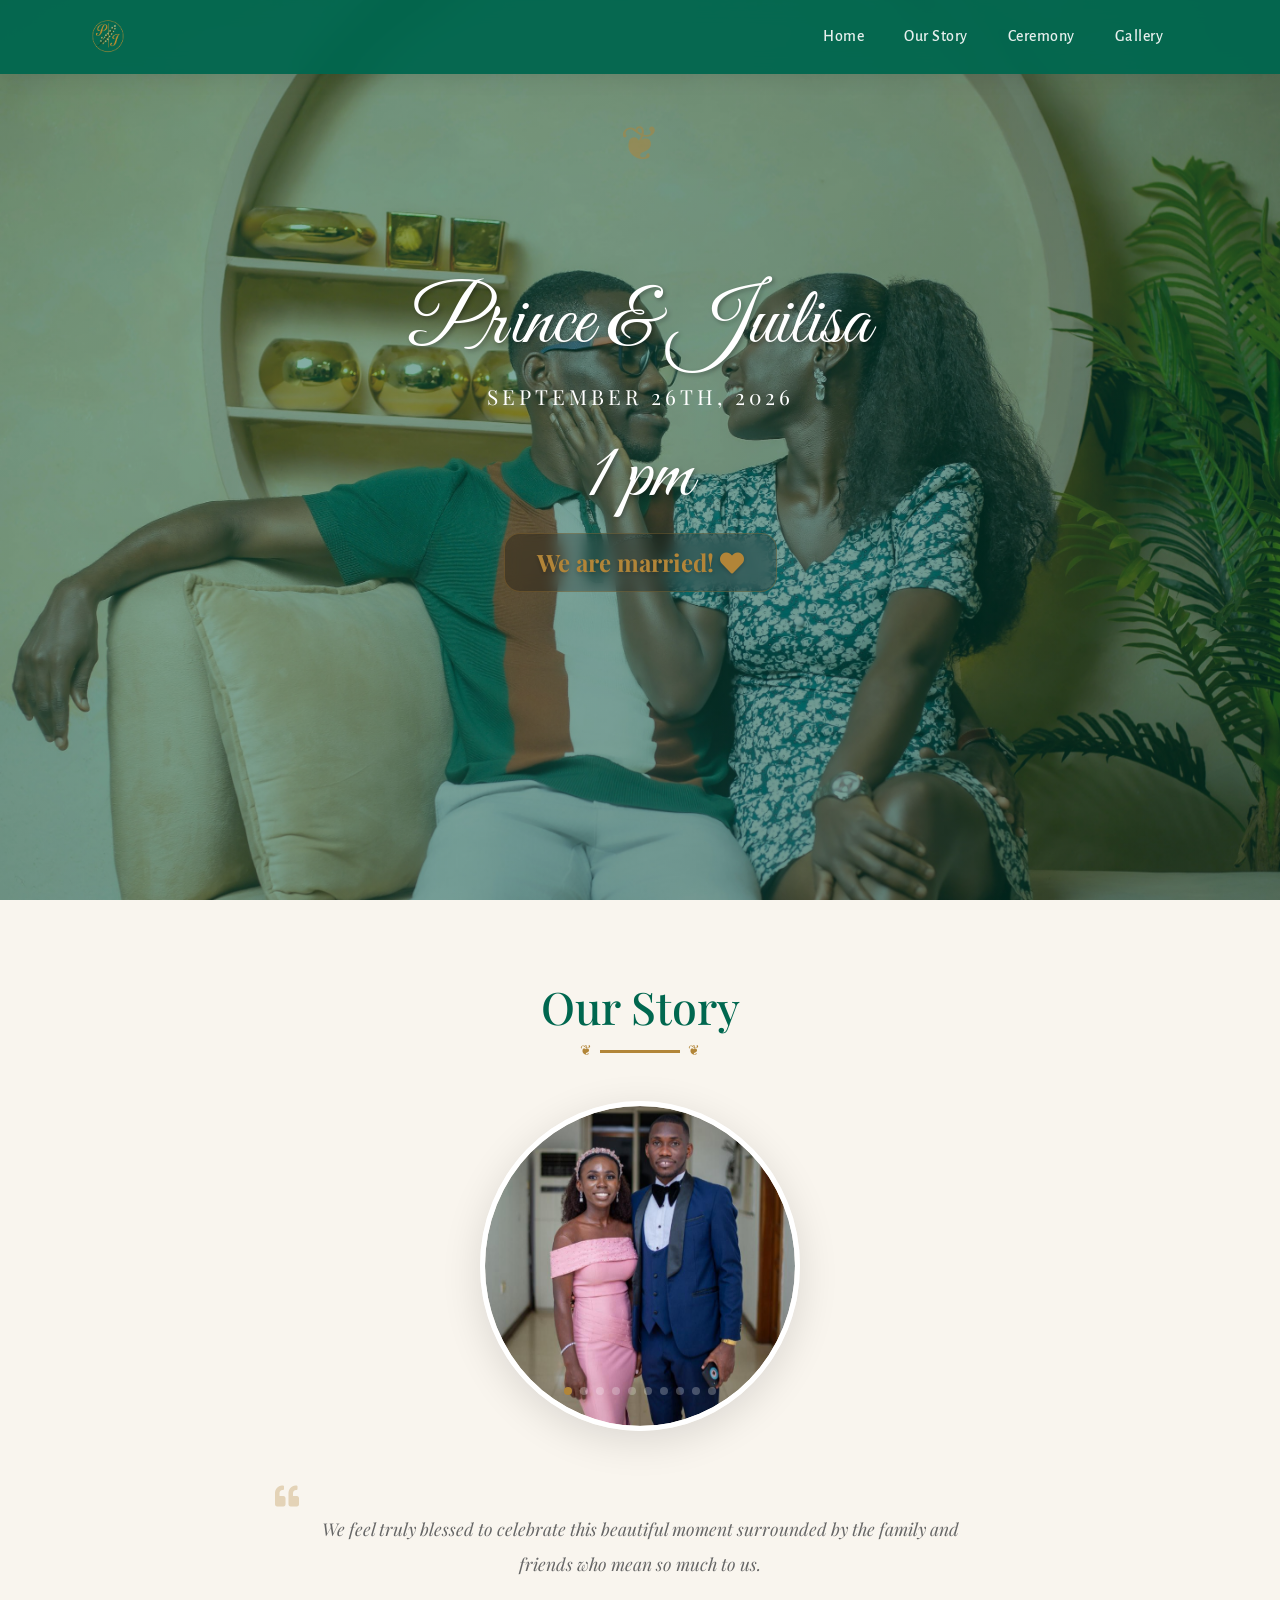
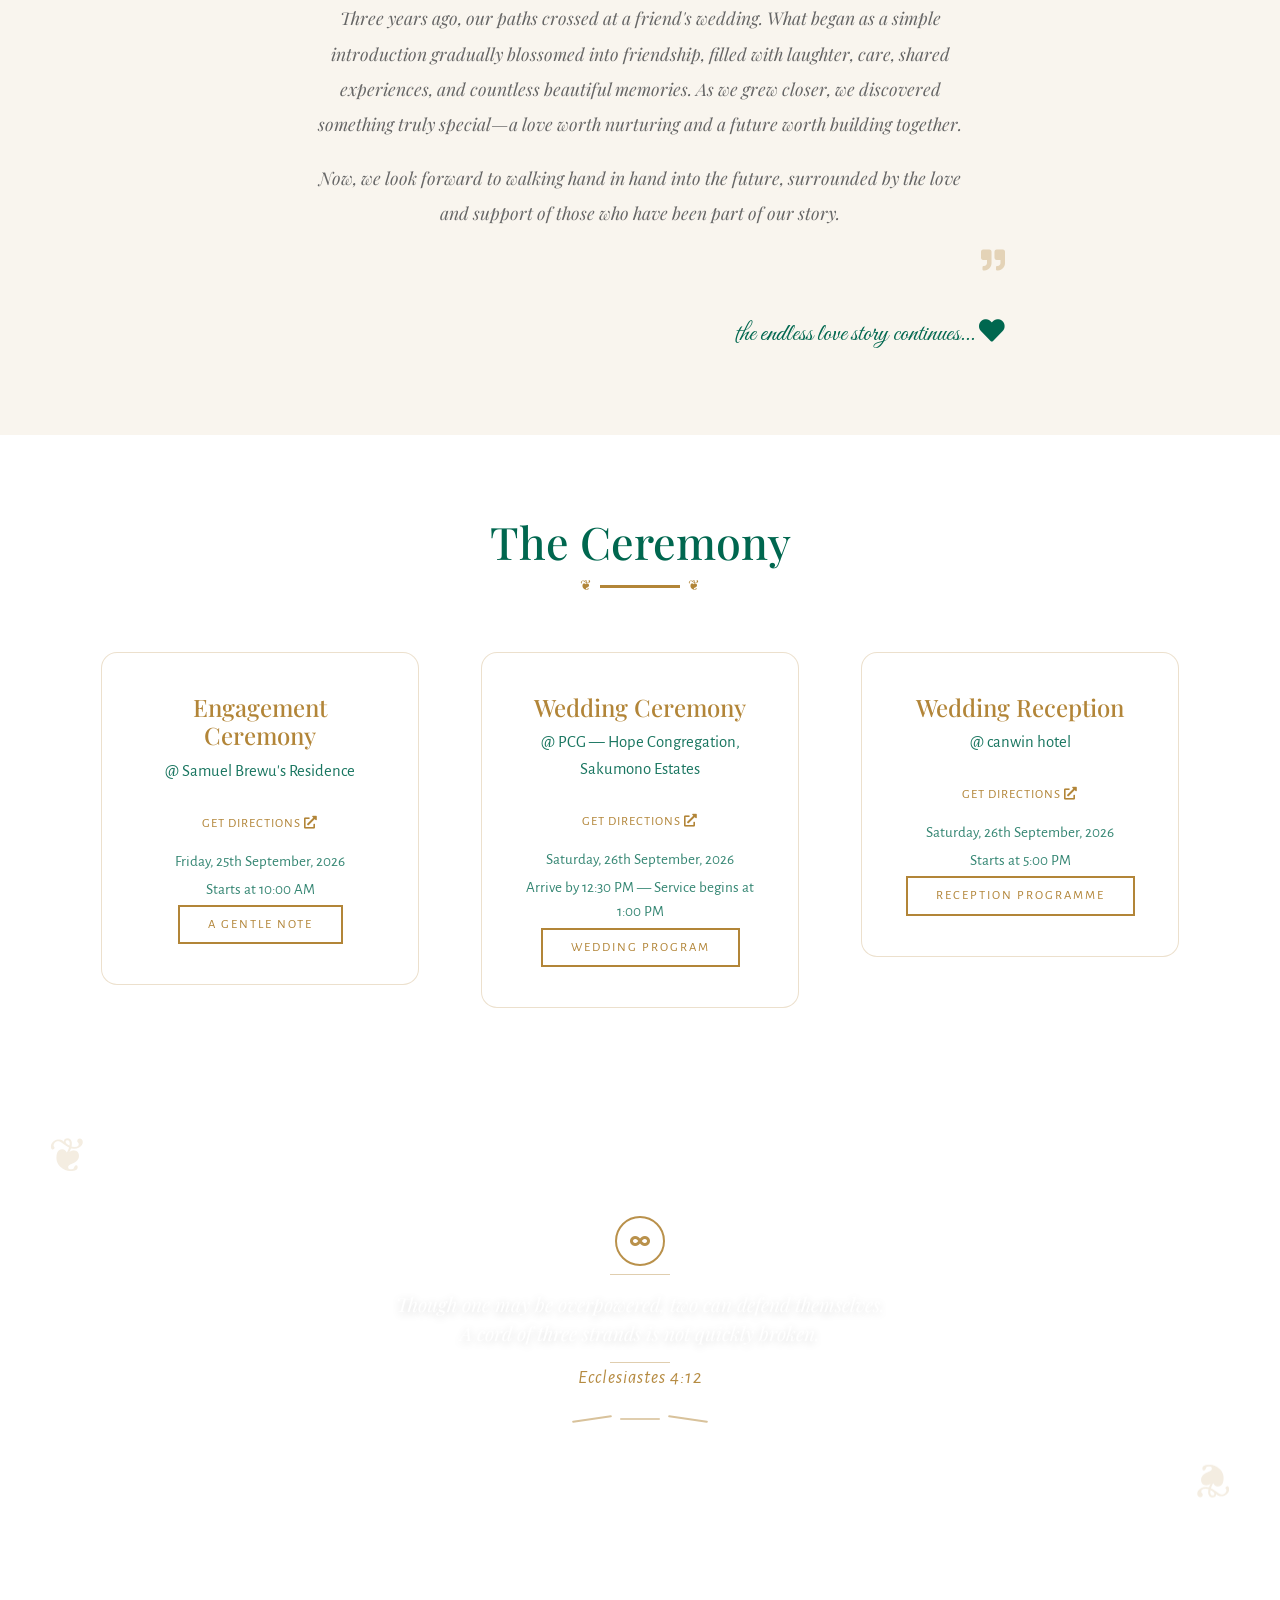
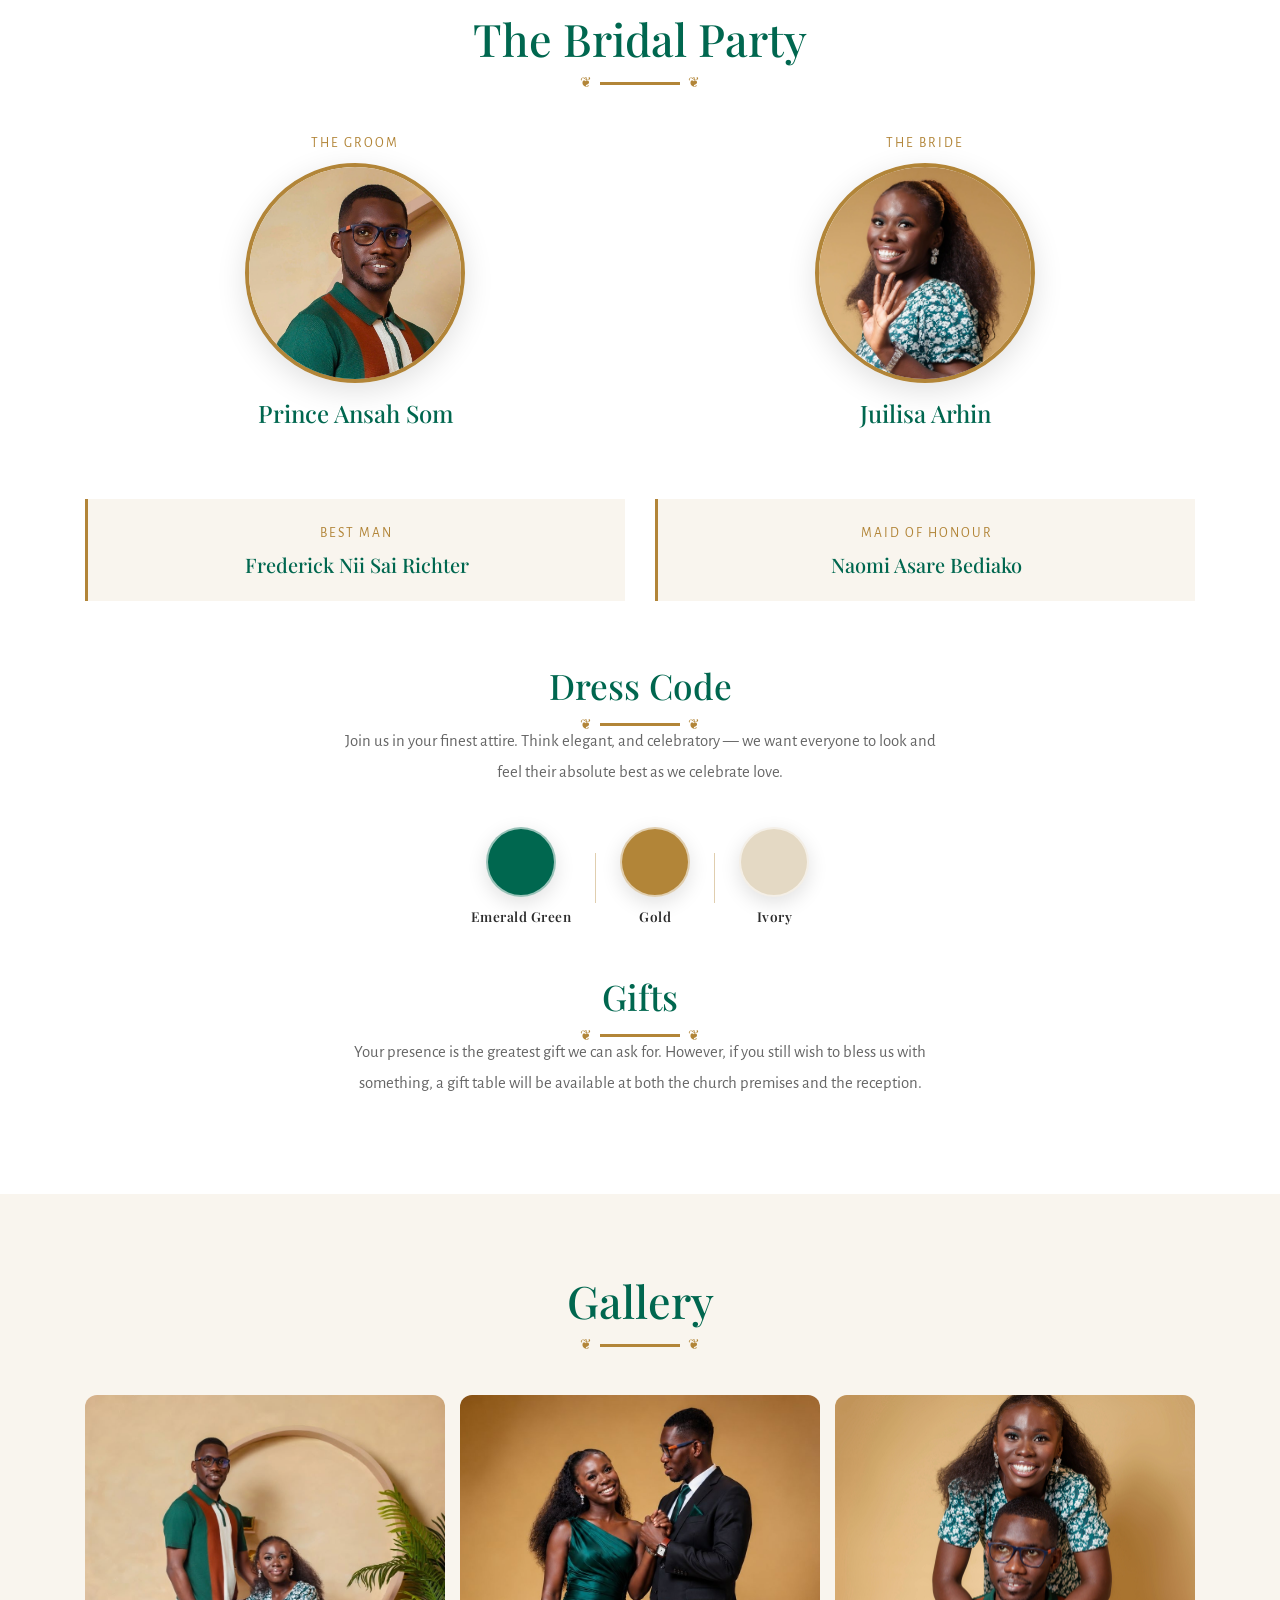
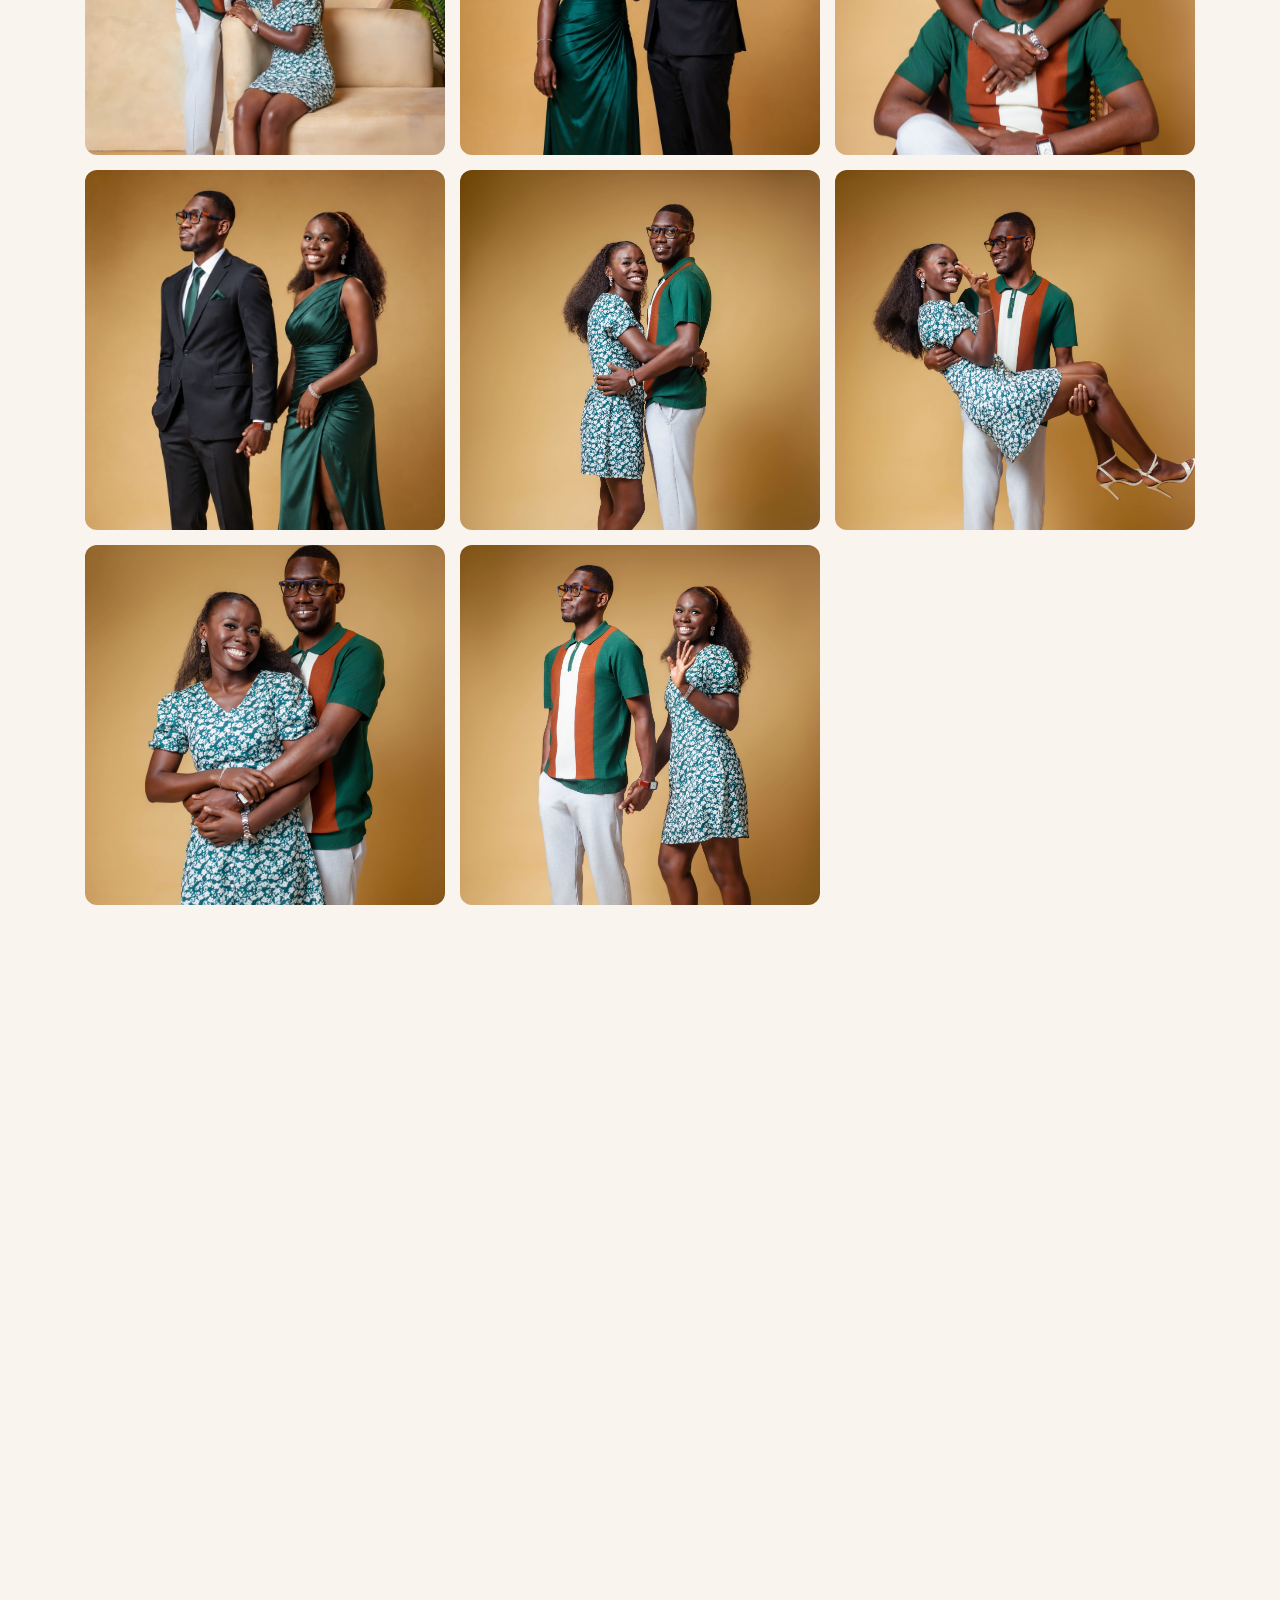
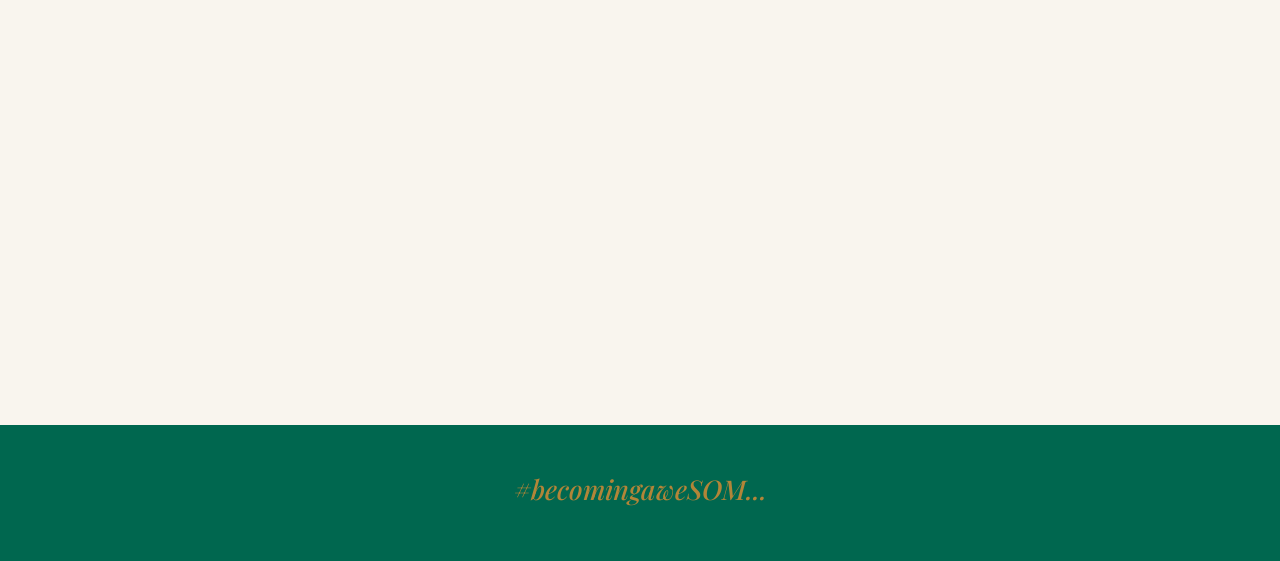
==== index.html @ 6dd87748 "unmuted" ====
<!DOCTYPE html>
<html lang="en" dir="ltr">
<head>
  <meta charset="utf-8">
  <meta name="viewport" content="width=device-width, initial-scale=1, shrink-to-fit=no">
  <meta name="description" content="Prince & Juilisa Wedding Ceremony - September 2026">
  <meta name="author" content="Prince Ansah Som">
  <title>Prince & Juilisa</title>

  <!-- Bootstrap CSS -->
  <link rel="stylesheet" href="https://stackpath.bootstrapcdn.com/bootstrap/4.5.0/css/bootstrap.min.css" integrity="sha384-9aIt2nRpC12Uk9gS9baDl411NQApFmC26EwAOH8WgZl5MYYxFfc+NcPb1dKGj7Sk" crossorigin="anonymous">
  <!-- Font Awesome -->
  <link rel="stylesheet" href="https://use.fontawesome.com/releases/v5.7.0/css/all.css">
  <!-- Google Fonts -->
  <link href="https://fonts.googleapis.com/css2?family=Alegreya+Sans:wght@400;700&family=Great+Vibes&family=Playfair+Display:wght@400;700&display=swap" rel="stylesheet">
  <!-- Favicon -->
  <link rel="shortcut icon" href="resources/images/favicon.ico" type="image/x-icon">
  <!-- Custom Stylesheet -->
  <link rel="stylesheet" type="text/css" href="resources/css/style.css">
</head>

<body>

  <!-- Navigation -->
  <nav class="navbar navbar-expand-md navbar-dark fixed-top">
    <div class="container">
      <a class="navbar-brand" href="index.html">
        <img src="resources/images/logomain.png" alt="Prince & Juilisa" class="nav-logo">
      </a>
      <button class="navbar-toggler" type="button" data-toggle="collapse" data-target="#navbarT" aria-controls="navbarT" aria-expanded="false" aria-label="Toggle navigation">
        <span class="navbar-toggler-icon"></span>
      </button>

      <div class="collapse navbar-collapse" id="navbarT">
        <ul class="navbar-nav ml-auto">
          <li class="nav-item mr-4 active">
            <a class="nav-link" href="#home">Home</a>
          </li>
          <li class="nav-item mr-4">
            <a class="nav-link" href="#story">Our Story</a>
          </li>
          <li class="nav-item mr-4">
            <a class="nav-link" href="#ceremony">Ceremony</a>
          </li>
          <li class="nav-item mr-4">
            <a class="nav-link" href="#gallery">Gallery</a>
          </li>
        </ul>
      </div>
    </div>
  </nav>

  <!-- Hero Section -->
  <header id="home" class="jumbotron jumbotron-fluid">
    <div class="hero-content">
      <h1>Prince & Juilisa</h1>
      <p class="subtitle">September 26th, 2026</p>
      <h1>1 pm</h1>

      <!-- Countdown Timer -->
      <div class="countdown-bar" id="countdown">
        <div class="countdown-item">
          <span class="number" id="days">00</span>
          <span class="label">Days</span>
        </div>
        <div class="countdown-separator">:</div>
        <div class="countdown-item">
          <span class="number" id="hours">00</span>
          <span class="label">Hours</span>
        </div>
        <div class="countdown-separator">:</div>
        <div class="countdown-item">
          <span class="number" id="minutes">00</span>
          <span class="label">Minutes</span>
        </div>
        <div class="countdown-separator">:</div>
        <div class="countdown-item">
          <span class="number" id="seconds">00</span>
          <span class="label">Seconds</span>
        </div>
      </div>

    </div>
  </header>

  <!-- Our Story -->
<section id="story" class="story-section">
  <div class="container">
    <div class="section-header reveal">
      <h2>Our Story</h2>
      <div class="dash"></div>
    </div>

    <div class="row">
      <div class="col-md-8 mx-auto">
        <!-- Story Carousel -->
        <div id="storyCarousel" class="carousel slide story-carousel reveal" data-ride="carousel" data-interval="4000">
          <ol class="carousel-indicators">
            <li data-target="#storyCarousel" data-slide-to="0" class="active"></li>
            <li data-target="#storyCarousel" data-slide-to="1"></li>
            <li data-target="#storyCarousel" data-slide-to="2"></li>
            <li data-target="#storyCarousel" data-slide-to="3"></li>
            <li data-target="#storyCarousel" data-slide-to="4"></li>
            <li data-target="#storyCarousel" data-slide-to="5"></li>
            <li data-target="#storyCarousel" data-slide-to="6"></li>
            <li data-target="#storyCarousel" data-slide-to="7"></li>
            <li data-target="#storyCarousel" data-slide-to="8"></li>
            <li data-target="#storyCarousel" data-slide-to="9"></li>
          </ol>
          <div class="carousel-inner">
            <div class="carousel-item active">
              <img class="d-block w-100" src="resources/images/story1.jpg" alt="Our story photo 1">
            </div>
            <div class="carousel-item">
              <img class="d-block w-100" src="resources/images/story2.jpg" alt="Our story photo 2">
            </div>
            <div class="carousel-item">
              <img class="d-block w-100" src="resources/images/story3.jpg" alt="Our story photo 3">
            </div>
            <div class="carousel-item">
              <img class="d-block w-100" src="resources/images/story4.jpg" alt="Our story photo 4">
            </div>
            <div class="carousel-item">
              <img class="d-block w-100" src="resources/images/story5.jpg" alt="Our story photo 5">
            </div>
            <div class="carousel-item">
              <img class="d-block w-100" src="resources/images/story6.jpg" alt="Our story photo 6">
            </div>
            <div class="carousel-item">
              <img class="d-block w-100" src="resources/images/story7.jpg" alt="Our story photo 7">
            </div>
            <div class="carousel-item">
              <img class="d-block w-100" src="resources/images/story8.jpg" alt="Our story photo 8">
            </div>
            <div class="carousel-item">
              <img class="d-block w-100" src="resources/images/story9.jpg" alt="Our story photo 9">
            </div>
            <div class="carousel-item">
              <img class="d-block w-100" src="resources/images/story10.jpeg" alt="Our story photo 10">
            </div>
          </div>
          <a class="carousel-control-prev" href="#storyCarousel" role="button" data-slide="prev">
            <span class="carousel-control-prev-icon" aria-hidden="true"></span>
            <span class="sr-only">Previous</span>
          </a>
          <a class="carousel-control-next" href="#storyCarousel" role="button" data-slide="next">
            <span class="carousel-control-next-icon" aria-hidden="true"></span>
            <span class="sr-only">Next</span>
          </a>
        </div>

        <div class="story-quote reveal">
          <span class="quote-icon quote-left"><i class="fas fa-quote-left"></i></span>
          <p>We feel truly blessed to celebrate this beautiful moment surrounded
            by the family and friends who mean so much to us.</p>
          <p>Three years ago, our paths crossed at a friend's wedding. What began as a simple introduction gradually blossomed
            into friendship, filled with laughter, care, shared experiences, and countless beautiful memories.
            As we grew closer, we discovered something truly special—a love worth nurturing and a future worth building together.</p>
          <p>Now, we look forward to walking hand in hand into the future, surrounded by the
            love and support of those who have been part of our story.</p>
          <span class="quote-icon quote-right"><i class="fas fa-quote-right"></i></span>
        </div>

        <div class="story-signature reveal">
          the endless love story continues... <i class="fas fa-heart"></i>
        </div>
      </div>
    </div>
  </div>
</section>

  <!-- Ceremony -->
  <section id="ceremony" class="ceremony-section">
    <div class="container">
      <div class="section-header reveal">
        <h2>The Ceremony</h2>
        <div class="dash"></div>
      </div>

      <div class="row">
        <div class="col-md-4 reveal">
          <div class="ceremony-card">
            <h5>Engagement Ceremony</h5>
            <p class="venue">@ Samuel Brewu's Residence</p>
            <a href="https://maps.app.goo.gl/DVQ8ZmgcmtJkbVa6A" target="_blank">GET DIRECTIONS <i class="fas fa-external-link-alt"></i></a>
            <p class="date-time">Friday, 25th September, 2026</p>
            <p class="date-time">Starts at 10:00 AM</p>
            <button class="btn btn-elegant" onclick="openModal('inviteModal')" role="button">A Gentle Note</button>
          </div>
        </div>
        <div class="col-md-4 reveal">
          <div class="ceremony-card">
            <h5>Wedding Ceremony</h5>
            <p class="venue">@ PCG — Hope Congregation, Sakumono Estates</p>
            <a href="https://maps.app.goo.gl/1zDrip4KmBqWB3HH8" target="_blank">GET DIRECTIONS <i class="fas fa-external-link-alt"></i></a>
            <p class="date-time">Saturday, 26th September, 2026</p>
            <p class="date-time">Arrive by 12:30 PM — Service begins at 1:00 PM</p>
            <button class="btn btn-elegant" onclick="openModal('programModal')" role="button">Wedding Program</button>
          </div>
        </div>
        <!-- Reception -->
        <div class="col-md-4 reveal">
          <div class="ceremony-card">
            <h5>Wedding Reception</h5>
            <p class="venue">@ canwin hotel</p>
            <a href="https://maps.app.goo.gl/TqUsH2HTeBLzpiYk7?g_st=aw" target="_blank">GET DIRECTIONS <i class="fas fa-external-link-alt"></i></a>
            <p class="date-time">Saturday, 26th September, 2026</p>
            <p class="date-time">Starts at 5:00 PM</p>
            <button class="btn btn-elegant" onclick="openModal('orderModal')" role="button">Reception Programme</button>
          </div>
        </div>
      </div>
    </div>
  </section>

  <!-- Scripture Verse -->
  <section class="verse-section">
    <div class="verse-container">
      <div class="verse-icon">
        <i class="fas fa-infinity"></i>
      </div>
      <blockquote class="verse-text">
        Though one may be overpowered, two can defend themselves.<br>
        A cord of three strands is not quickly broken.
      </blockquote>
      <cite class="verse-ref">Ecclesiastes 4:12</cite>
      <div class="verse-strands">
        <span></span>
        <span></span>
        <span></span>
      </div>
    </div>
  </section>

  <!-- Bridal Party -->
  <section id="bridal" class="bridal-section">
    <div class="container">
      <div class="section-header reveal">
        <h2>The Bridal Party</h2>
        <div class="dash"></div>
      </div>

      <div class="row">
        <div class="col-md-6 couple-portrait reveal">
          <p class="role">The Groom</p>
          <img class="img-fluid" src="resources/images/groom.jpg" alt="Prince Ansah Som">
          <h5>Prince Ansah Som</h5>
        </div>
        <div class="col-md-6 couple-portrait reveal">
          <p class="role">The Bride</p>
          <img class="img-fluid" src="resources/images/bride.jpg" alt="Juilisa Arhin">
          <h5>Juilisa Arhin</h5>
        </div>
      </div>

      <div class="row">
        <div class="col-md-6 reveal">
          <div class="party-member">
            <p class="role">Best Man</p>
            <h5>Frederick Nii Sai Richter</h5>
          </div>
        </div>
        <div class="col-md-6 reveal">
          <div class="party-member">
            <p class="role">Maid of Honour</p>
            <h5>Naomi Asare Bediako</h5>
          </div>
        </div>
      </div>

      <div class="dress-code reveal">
        <h2>Dress Code</h2>
        <div class="dash"></div>
        <p>Join us in your finest attire. Think elegant, and celebratory — we want everyone to look and feel their absolute best as we celebrate love.</p>
      </div>

      <!-- Dress Code Colour Palette -->
      <div class="color-palette reveal">
        <div class="palette-item">
          <div class="palette-circle" style="background: #00674f;"></div>
          <span class="palette-name">Emerald Green</span>
        </div>
        <div class="palette-divider"></div>
        <div class="palette-item">
          <div class="palette-circle" style="background: #B28538;"></div>
          <span class="palette-name">Gold</span>
        </div>
        <div class="palette-divider"></div>
        <div class="palette-item">
          <div class="palette-circle" style="background: #E4D9C4;"></div>
          <span class="palette-name">Ivory</span>
        </div>
      </div>

      <div class="gifts reveal">
        <h2>Gifts</h2>
        <div class="dash"></div>
        <p>Your presence is the greatest gift we can ask for. However, if you still wish to bless us with something, a gift table will be available at both the church premises and the reception.</p>
      </div>
    </div>
  </section>

  <!-- Gallery -->
  <section id="gallery" class="gallery-section">
    <div class="container">
      <div class="section-header reveal">
        <h2>Gallery</h2>
        <div class="dash"></div>
      </div>

      <div class="gallery-grid reveal">
        <div class="gallery-item"><img src="resources/images/photo01.jpg" alt="Wedding gallery photo 1"></div>
        <div class="gallery-item"><img src="resources/images/photo02.jpg" alt="Wedding gallery photo 2"></div>
        <div class="gallery-item"><img src="resources/images/photo03.jpg" alt="Wedding gallery photo 3"></div>
        <div class="gallery-item"><img src="resources/images/photo04.jpg" alt="Wedding gallery photo 4"></div>
        <div class="gallery-item"><img src="resources/images/photo05.jpg" alt="Wedding gallery photo 5"></div>
        <div class="gallery-item"><img src="resources/images/photo06.jpg" alt="Wedding gallery photo 6"></div>
        <div class="gallery-item"><img src="resources/images/photo07.jpg" alt="Wedding gallery photo 5"></div>
        <div class="gallery-item"><img src="resources/images/photo08.jpg" alt="Wedding gallery photo 6"></div>
        <div class="gallery-item gallery-item--video gallery-item--featured">
          <video autoplay loop playsinline poster="resources/images/video-poster.jpg">
            <source src="resources/images/pjvids.mp4" type="video/mp4">
          </video>
        </div>
      </div>
    </div>
  </section>

  <!-- RSVP Contact Section -->
<section id="rsvp" class="rsvp-section">
  <div class="container">
    <div class="section-header reveal">
      <h2>RSVP</h2>
      <div class="dash"></div>
    </div>

    <div class="row justify-content-center reveal">
      <div class="col-md-5">
        <div class="rsvp-contact-card">
          <div class="contact-icon">
            <i class="fas fa-user"></i>
          </div>
          <h5>Selorm</h5>
          <a href="tel:+233549683191" class="contact-number">
            <i class="fas fa-phone-alt"></i> 0549 683 191
          </a>
        </div>
      </div>

      <div class="col-md-5">
        <div class="rsvp-contact-card">
          <div class="contact-icon">
            <i class="fas fa-user"></i>
          </div>
          <h5>Benedicta</h5>
          <a href="tel:+233546268396" class="contact-number">
            <i class="fas fa-phone-alt"></i> 0546 268 396
          </a>
        </div>
      </div>
    </div>

    <div class="text-center reveal" style="margin-top: 2rem;">
      <p class="rsvp-note">Kindly reach out for any enquiries</p>
    </div>
  </div>
</section>

  <!-- Footer -->
  <footer>
    <div class="container text-center">
      <h5>#becomingaweSOM...</h5>
    </div>
  </footer>

  <!-- ==================== MODALS ==================== -->

  <!-- Invitation-Only Modal -->
  <div class="modal-overlay" id="inviteModal">
    <div class="modal-box modal-box--centered">
      <button class="modal-close" onclick="closeModal('inviteModal')">&times;</button>
      <div class="modal-header">
        <h3>A Gentle Note</h3>
        <div class="dash"></div>
      </div>
      <div class="invitation-message">
        <span class="invitation-icon"><i class="fas fa-envelope-open-text"></i></span>
        <p>We would be absolutely delighted to celebrate this precious day with each and every one of you. However, to ensure an intimate and well-organised gathering, <strong>the engagement is strictly by invitation</strong>.</p>
        <p>If you have received an invitation, we cannot wait to see you.</p>
        <p class="invitation-signature">With love, <br>Prince & Juilisa</p>
      </div>
    </div>
  </div>

    <!-- Wedding Program Image Modal -->
  <div class="modal-overlay" id="programModal">
    <div class="modal-box modal-box--image">
      <button class="modal-close" onclick="closeModal('programModal')">&times;</button>
      <div class="modal-header">
        <h3>Wedding Program</h3>
        <div class="dash"></div>
      </div>
      <div class="program-image-wrapper">
        <img src="resources/images/weddingprogram.jpg" alt="Wedding Program">
      </div>
    </div>
  </div>

  <!-- Order of the Evening Modal -->
  <div class="modal-overlay" id="orderModal">
    <div class="modal-box modal-box--centered">
      <button class="modal-close" onclick="closeModal('orderModal')">&times;</button>
      <div class="modal-header">
        <h3>Order of the Evening</h3>
        <div class="dash"></div>
      </div>

      <!-- Timeline -->
      <div class="order-timeline">
        <div class="order-item">
          <div class="order-icon"><i class="fas fa-glass-cheers"></i></div>
          <span class="order-text">Cocktail Hour</span>
        </div>
        <div class="order-item">
          <div class="order-icon"><i class="fas fa-door-open"></i></div>
          <span class="order-text">Grand Entrance</span>
        </div>
        <div class="order-item">
          <div class="order-icon"><i class="fas fa-heart"></i></div>
          <span class="order-text">First Dance</span>
        </div>
        <div class="order-item">
          <div class="order-icon"><i class="fas fa-utensils"></i></div>
          <span class="order-text">Dinner</span>
        </div>
        <div class="order-item">
          <div class="order-icon"><i class="fas fa-microphone"></i></div>
          <span class="order-text">Toasts</span>
        </div>
        <div class="order-item">
          <div class="order-icon"><i class="fas fa-users"></i></div>
          <span class="order-text">Opening Dance</span>
        </div>
        <div class="order-item">
          <div class="order-icon"><i class="fas fa-birthday-cake"></i></div>
          <span class="order-text">Cake Cutting</span>
        </div>
        <div class="order-item">
          <div class="order-icon"><i class="fas fa-music"></i></div>
          <span class="order-text">Last Dance</span>
        </div>
        <div class="order-item">
          <div class="order-icon"><i class="fas fa-car"></i></div>
          <span class="order-text">Wedding Exit</span>
        </div>
      </div>

      <!-- Special Roles -->
      <div class="order-roles">
        <div class="role-block">
          <span class="role-label"><i class="fas fa-microphone-alt"></i> MC</span>
          <p class="role-names">Mr. Joshua Kwao</p>
        </div>
      </div>
    </div>
  </div>

  <!-- Scripts -->
  <script src="https://code.jquery.com/jquery-3.5.1.slim.min.js" integrity="sha384-DfXdz2htPH0lsSSs5nCTpuj/zy4C+OGpamoFVy38MVBnE+IbbVYUew+OrCXaRkfj" crossorigin="anonymous"></script>
  <script src="https://cdn.jsdelivr.net/npm/popper.js@1.16.1/dist/umd/popper.min.js" integrity="sha384-Q6E9RHvbIyZFJoft+2mJbHaEWldlvI9IOYy5n3zV9zzTtmI3UksdQRVvoxMfooAo" crossorigin="anonymous"></script>
  <script src="https://stackpath.bootstrapcdn.com/bootstrap/4.5.0/js/bootstrap.min.js" integrity="sha384-OgVRvuATP1z7JjHLkuOU7Xw704+h835Lr+6QL9UvYjZE3Ipu6Tp75j7Bh/kR0JKI" crossorigin="anonymous"></script>
  <script>
    // ==================== MODAL SYSTEM ====================
    function openModal(id) {
      document.getElementById(id).classList.add('active');
      document.body.style.overflow = 'hidden';
    }

    function closeModal(id) {
      document.getElementById(id).classList.remove('active');
      document.body.style.overflow = '';
    }

    // Close modal when clicking outside the box
    document.querySelectorAll('.modal-overlay').forEach(overlay => {
      overlay.addEventListener('click', (e) => {
        if (e.target === overlay) closeModal(overlay.id);
      });
    });

    // Close modal on Escape key
    document.addEventListener('keydown', (e) => {
      if (e.key === 'Escape') {
        document.querySelectorAll('.modal-overlay.active').forEach(m => closeModal(m.id));
      }
    });

    // ==================== RSVP HANDLER ====================
    function handleRsvp(event) {
      event.preventDefault();
      // In production, send this data to your backend
      const data = {
        firstName: document.getElementById('rsvpFirstName').value,
        lastName: document.getElementById('rsvpLastName').value,
        email: document.getElementById('rsvpEmail').value,
        attendance: document.getElementById('rsvpAttendance').value,
        guests: document.getElementById('rsvpGuests').value,
        dietary: document.getElementById('rsvpDietary').value,
        message: document.getElementById('rsvpMessage').value
      };
      console.log('RSVP Data:', data);
      closeModal('rsvpModal');
      document.getElementById('rsvpForm').reset();
      setTimeout(() => openModal('rsvpSuccessModal'), 300);
    }

    // ==================== COUNTDOWN TIMER ====================
    function updateCountdown() {
      const weddingDate = new Date('2026-09-26T13:00:00').getTime();
      const now = new Date().getTime();
      const distance = weddingDate - now;

      if (distance < 0) {
        document.getElementById('countdown').innerHTML =
          '<div class="countdown-item"><span class="number" style="font-size:1.5rem;">We are married! <i class="fas fa-heart"></i></span></div>';
        return;
      }

      const days = Math.floor(distance / (1000 * 60 * 60 * 24));
      const hours = Math.floor((distance % (1000 * 60 * 60 * 24)) / (1000 * 60 * 60));
      const minutes = Math.floor((distance % (1000 * 60 * 60)) / (1000 * 60));
      const seconds = Math.floor((distance % (1000 * 60)) / 1000);

      document.getElementById('days').textContent = String(days).padStart(2, '0');
      document.getElementById('hours').textContent = String(hours).padStart(2, '0');
      document.getElementById('minutes').textContent = String(minutes).padStart(2, '0');
      document.getElementById('seconds').textContent = String(seconds).padStart(2, '0');
    }

    updateCountdown();
    setInterval(updateCountdown, 1000);

    // ==================== SCROLL REVEAL ====================
    const reveals = document.querySelectorAll('.reveal');
    const revealOnScroll = () => {
      reveals.forEach(el => {
        const windowHeight = window.innerHeight;
        const elementTop = el.getBoundingClientRect().top;
        const revealPoint = 100;
        if (elementTop < windowHeight - revealPoint) {
          el.classList.add('active');
        }
      });
    };
    window.addEventListener('scroll', revealOnScroll);
    revealOnScroll();
  </script>
</body>
</html>
---- resources/css/style.css ----
/* =========================================
   WEDDING THEME: Prince & Juilisa
   Primary: #00674f | Accent: #b28538 | Base: #ffffff
   ========================================= */

:root {
  --primary-green: #00674f;
  --primary-gold:  #b28538;
  --white:         #ffffff;
  --light-gold:    #f9f5ee;
  --dark-text:     #2c2c2c;
  --muted-text:    #666666;
}

* {
  margin: 0;
  padding: 0;
  box-sizing: border-box;
}

html {
  scroll-behavior: smooth;
}

body {
  font-family: 'Alegreya Sans', sans-serif;
  color: var(--dark-text);
  background-color: var(--white);
  line-height: 1.6;
  overflow-x: hidden;
}

/* -----------------------------------------
   NAVIGATION
   ----------------------------------------- */
.navbar {
  background: rgba(0, 103, 79, 0.95) !important;
  backdrop-filter: blur(10px);
  padding: 1rem 2rem;
  transition: all 0.4s ease;
  box-shadow: 0 2px 20px rgba(0,0,0,0.1);
}

.nav-link {
  color: rgba(255,255,255,0.9) !important;
  font-weight: 500;
  letter-spacing: 0.5px;
  transition: color 0.3s ease;
  position: relative;
}

.nav-link::after {
  content: '';
  position: absolute;
  bottom: -2px;
  left: 0;
  width: 0;
  height: 2px;
  background: var(--primary-gold);
  transition: width 0.3s ease;
}

.nav-link:hover::after,
.nav-link.active::after {
  width: 100%;
}

.nav-link:hover {
  color: var(--primary-gold) !important;
}

.navbar-brand {
  padding: 0;
  margin: 0;
  display: flex;
  align-items: center;
}

.nav-logo {
  height: 42px;
  width: auto;
  display: block;
  transition: transform 0.3s ease;
}

.navbar-brand:hover .nav-logo {
  transform: scale(1.05);
}

/* -----------------------------------------
   HERO / JUMBOTRON
   ----------------------------------------- */
   .jumbotron {
     background: linear-gradient(135deg, rgba(0,103,79,0.45) 0%, rgba(0,60,45,0.55) 100%),
                 url("../images/test.jpg");
     background-size: cover;
     background-position: center;
     background-attachment: fixed;
     min-height: 100vh;
     display: flex;
     align-items: center;
     justify-content: center;
     text-align: center;
     color: var(--white);
     position: relative;
     margin-bottom: 0;
     border-radius: 0;
   }

.jumbotron::before {
  content: '❦';
  position: absolute;
  top: 12%;
  left: 50%;
  transform: translateX(-50%);
  font-size: 3rem;
  color: var(--primary-gold);
  opacity: 0.5;
  animation: float 3s ease-in-out infinite;
}

@keyframes float {
  0%, 100% { transform: translateX(-50%) translateY(0); }
  50%       { transform: translateX(-50%) translateY(-10px); }
}

.hero-content h1 {
  font-family: 'Great Vibes', cursive;
  font-size: 5rem;
  margin-bottom: 0.5rem;
  text-shadow: 2px 2px 4px rgba(0,0,0,0.3);
  animation: fadeInUp 1s ease both;
}

.hero-content .subtitle {
  font-family: 'Playfair Display', serif;
  font-size: 1.3rem;
  letter-spacing: 4px;
  text-transform: uppercase;
  margin-bottom: 1rem;
  opacity: 0.9;
  animation: fadeInUp 1s ease 0.3s both;
}

.hero-content .date {
  font-size: 1.1rem;
  letter-spacing: 2px;
  margin-bottom: 1.5rem;
  animation: fadeInUp 1s ease 0.6s both;
}

@keyframes fadeInUp {
  from { opacity: 0; transform: translateY(30px); }
  to   { opacity: 1; transform: translateY(0); }
}

/* -----------------------------------------
   COUNTDOWN TIMER
   ----------------------------------------- */
.countdown-bar {
  background: rgba(0, 0, 0, 0.25);
  backdrop-filter: blur(8px);
  border-radius: 16px;
  padding: 1rem 2rem;
  display: inline-flex;
  gap: 1.5rem;
  margin-bottom: 2rem;
  border: 1px solid rgba(178, 133, 56, 0.3);
  animation: fadeInUp 1s ease 0.9s both;
}

.countdown-item {
  text-align: center;
  min-width: 60px;
}

.countdown-item .number {
  font-family: 'Playfair Display', serif;
  font-size: 2.4rem;
  font-weight: 700;
  color: var(--primary-gold);
  display: block;
  line-height: 1;
  text-shadow: 0 2px 4px rgba(0,0,0,0.2);
}

.countdown-item .label {
  font-size: 0.65rem;
  text-transform: uppercase;
  letter-spacing: 2px;
  opacity: 0.8;
  margin-top: 4px;
  display: block;
}

.countdown-separator {
  color: var(--primary-gold);
  font-size: 1.8rem;
  align-self: center;
  opacity: 0.5;
  font-weight: 300;
  padding-bottom: 8px;
}

/* -----------------------------------------
   BUTTONS
   ----------------------------------------- */
.btn-elegant {
  background: transparent;
  border: 2px solid var(--primary-gold);
  color: var(--primary-gold);
  padding: 12px 40px;
  font-size: 0.9rem;
  letter-spacing: 2px;
  text-transform: uppercase;
  transition: all 0.4s ease;
  position: relative;
  overflow: hidden;
  z-index: 1;
  border-radius: 0;
  cursor: pointer;
}

.btn-elegant::before {
  content: '';
  position: absolute;
  top: 0;
  left: -100%;
  width: 100%;
  height: 100%;
  background: var(--primary-gold);
  transition: left 0.4s ease;
  z-index: -1;
}

.btn-elegant:hover::before {
  left: 0;
}

.btn-elegant:hover {
  color: var(--white);
  text-decoration: none;
}

/* -----------------------------------------
   SECTIONS & HEADERS
   ----------------------------------------- */
section {
  padding: 5rem 0;
}

.section-header {
  text-align: center;
  margin-bottom: 3rem;
}

.section-header h2 {
  font-family: 'Playfair Display', serif;
  font-size: 2.8rem;
  color: var(--primary-green);
  margin-bottom: 1rem;
}

.dash {
  width: 80px;
  height: 3px;
  background: var(--primary-gold);
  margin: 0 auto;
  position: relative;
}

.dash::before,
.dash::after {
  content: '❦';
  position: absolute;
  top: 50%;
  transform: translateY(-50%);
  color: var(--primary-gold);
  font-size: 0.9rem;
}

.dash::before { left: -20px; }
.dash::after  { right: -20px; }

/* -----------------------------------------
   STORY SECTION
   ----------------------------------------- */
.story-section {
  background: var(--light-gold);
}

.story-carousel {
  max-width: 320px;
  margin: 0 auto 3rem;
  border-radius: 50%;
  overflow: hidden;
  border: 5px solid var(--white);
  box-shadow: 0 10px 40px rgba(0,0,0,0.12);
}

.story-carousel img {
  width: 100%;
  height: 450px;
  object-fit: cover;
  transition: transform 0.6s ease;
}

.story-carousel:hover img {
  transform: scale(1.08);
}

.story-quote {
  max-width: 800px;
  margin: 0 auto;
  text-align: center;
  position: relative;
  padding: 2rem;
}

.story-quote .quote-icon {
  font-size: 1.5rem;
  color: var(--primary-gold);
  opacity: 0.3;
  position: absolute;
}

.story-quote .quote-left { top: 0; left: 0; }
.story-quote .quote-right { bottom: 0; right: 0; }

.story-quote p {
  font-family: 'Playfair Display', serif;
  font-size: 1.1rem;
  line-height: 2;
  color: var(--muted-text);
  font-style: italic;
  margin-bottom: 1.2rem;
}

.story-signature {
  text-align: right;
  max-width: 800px;
  margin: 2rem auto 0;
  font-family: 'Great Vibes', cursive;
  font-size: 1.6rem;
  color: var(--primary-green);
}

/* -----------------------------------------
   STORY CAROUSEL
   ----------------------------------------- */
.story-carousel {
  max-width: 320px;
  margin: 0 auto 3rem;
  border-radius: 50%;
  overflow: hidden;
  border: 5px solid var(--white);
  box-shadow: 0 10px 40px rgba(0,0,0,0.12);
  position: relative;
}

.story-carousel .carousel-inner {
  border-radius: 50%;
  overflow: hidden;
}

.story-carousel .carousel-item img {
  width: 100%;
  height: 320px;
  object-fit: cover;
  transition: transform 0.6s ease;
}

.story-carousel:hover .carousel-item img {
  transform: scale(1.05);
}

/* Customise Bootstrap carousel controls for circular crop */
.story-carousel .carousel-control-prev,
.story-carousel .carousel-control-next {
  width: 15%;
  opacity: 0;
  transition: opacity 0.3s ease;
}

.story-carousel:hover .carousel-control-prev,
.story-carousel:hover .carousel-control-next {
  opacity: 0.7;
}

.story-carousel .carousel-control-prev:hover,
.story-carousel .carousel-control-next:hover {
  opacity: 1;
}

/* Dot indicators */
.story-carousel .carousel-indicators {
  bottom: 15px;
}

.story-carousel .carousel-indicators li {
  width: 8px;
  height: 8px;
  border-radius: 50%;
  background-color: rgba(255,255,255,0.5);
  border: none;
  margin: 0 4px;
}

.story-carousel .carousel-indicators li.active {
  background-color: var(--primary-gold);
}

@media (max-width: 768px) {
  .story-carousel { max-width: 260px; }
  .story-carousel .carousel-item img { height: 260px; }
}

/* -----------------------------------------
   CEREMONY SECTION
   ----------------------------------------- */
.ceremony-section {
  background: var(--white);
  color: var(--primary-green);
  position: relative;
}

.ceremony-section .section-header h2 {
  color: var(--primary-green);
}

.ceremony-card {
  background: rgba(255,255,255,0.07);
  backdrop-filter: blur(10px);
  border: 1px solid rgba(178,133,56,0.25);
  border-radius: 16px;
  padding: 2.5rem;
  margin: 1rem;
  transition: all 0.4s ease;
  text-align: center;
}

.ceremony-card:hover {
  transform: translateY(-8px);
  border-color: var(--primary-gold);
  box-shadow: 0 20px 40px rgba(0,0,0,0.2);
}

.ceremony-card h5 {
  font-family: 'Playfair Display', serif;
  font-size: 1.5rem;
  color: var(--primary-gold);
  margin-bottom: 0.5rem;
}

.ceremony-card .venue {
  font-size: 1.05rem;
  margin-bottom: 0.8rem;
  opacity: 0.9;
}

.ceremony-card .date-time {
  font-size: 0.95rem;
  opacity: 0.8;
  margin-bottom: 0.2rem;
}

.ceremony-card a {
  color: var(--primary-gold);
  text-decoration: none;
  font-size: 0.8rem;
  letter-spacing: 1px;
  text-transform: uppercase;
  transition: opacity 0.3s;
  display: inline-block;
  margin: 1rem 0;
}

.ceremony-card a:hover {
  opacity: 0.7;
}

.ceremony-card .btn-elegant {
  border-color: var(--primary-gold);
  color: var(--primary-gold);
  padding: 8px 28px;
  font-size: 0.8rem;
}

.ceremony-card .btn-elegant:hover {
  color: var(--primary-green);
}

/* -----------------------------------------
   ORDER OF THE EVENING — TIMELINE
   ----------------------------------------- */
.order-timeline {
  position: relative;
  padding-left: 10px;
  margin-top: 0.5rem;
}

/* Vertical gold line */
.order-timeline::before {
  content: '';
  position: absolute;
  left: 28px;
  top: 10px;
  bottom: 10px;
  width: 1.5px;
  background: var(--primary-gold);
  opacity: 0.35;
}

.order-item {
  display: flex;
  align-items: center;
  gap: 1.2rem;
  margin-bottom: 1.1rem;
  position: relative;
}

.order-item:last-child {
  margin-bottom: 0;
}

/* Icon circle */
.order-icon {
  width: 36px;
  height: 36px;
  border-radius: 50%;
  border: 1.5px solid var(--primary-gold);
  display: flex;
  align-items: center;
  justify-content: center;
  flex-shrink: 0;
  background: var(--white);
  z-index: 2;
  color: var(--primary-gold);
  font-size: 0.85rem;
  transition: all 0.3s ease;
}

.order-item:hover .order-icon {
  background: var(--primary-gold);
  color: var(--white);
  transform: scale(1.1);
}

/* Event text */
.order-text {
  font-family: 'Playfair Display', serif;
  font-size: 1rem;
  color: #444;
  font-style: italic;
  letter-spacing: 0.5px;
}

@media (max-width: 420px) {
  .order-text { font-size: 0.9rem; }
  .order-icon { width: 32px; height: 32px; font-size: 0.75rem; }
}

/* -----------------------------------------
   ORDER OF THE EVENING — SPECIAL ROLES
   ----------------------------------------- */
.order-roles {
  margin-top: 2rem;
  padding-top: 1.5rem;
  border-top: 1px solid rgba(178, 133, 56, 0.2);
}

.role-block {
  margin-bottom: 1.2rem;
  text-align: left;
}

.role-block:last-child {
  margin-bottom: 0;
}

.role-label {
  display: flex;
  align-items: center;
  gap: 0.6rem;
  font-family: 'Playfair Display', serif;
  font-size: 0.85rem;
  font-weight: 600;
  color: var(--primary-green);
  letter-spacing: 1px;
  text-transform: uppercase;
  margin-bottom: 0.4rem;
}

.role-label i {
  color: var(--primary-gold);
  font-size: 0.9rem;
  width: 18px;
  text-align: center;
}

.role-names {
  font-family: 'Playfair Display', serif;
  font-size: 0.95rem;
  font-style: italic;
  color: #555;
  line-height: 1.7;
  padding-left: 1.6rem;
}

@media (max-width: 420px) {
  .role-names { font-size: 0.85rem; }
  .role-label { font-size: 0.8rem; }
}

/* -----------------------------------------
   PROGRAM IMAGE MODAL
   ----------------------------------------- */
.modal-box--image {
  max-width: 700px;
  padding: 1rem;
  background: var(--white);
}

.program-image-wrapper {
  width: 100%;
  border-radius: 12px;
  overflow: hidden;
}

.program-image-wrapper img {
  width: 100%;
  height: auto;
  display: block;
  border-radius: 12px;
}

@media (max-width: 768px) {
  .modal-box--image {
    max-width: 95%;
    padding: 0.8rem;
  }
}

/* -----------------------------------------
   SCRIPTURE VERSE SECTION
   ----------------------------------------- */
.verse-section {
  position: relative;
  padding: 7rem 2rem;
  text-align: center;
  overflow: hidden;
  /* Unique "three strands" background */
  background:
    /* Strand 1 - left diagonal */
    repeating-linear-gradient(
      75deg,
      transparent,
      transparent 40px,
      rgba(178, 133, 56, 0.08) 40px,
      rgba(178, 133, 56, 0.08) 42px,
      transparent 42px,
      transparent 80px
    ),
    /* Strand 2 - center vertical */
    repeating-linear-gradient(
      90deg,
      transparent,
      transparent 60px,
      rgba(178, 133, 56, 0.06) 60px,
      rgba(178, 133, 56, 0.06) 62px,
      transparent 62px,
      transparent 100px
    ),
    /* Strand 3 - right diagonal */
    repeating-linear-gradient(
      -75deg,
      transparent,
      transparent 50px,
      rgba(178, 133, 56, 0.08) 50px,
      rgba(178, 133, 56, 0.08) 52px,
      transparent 52px,
      transparent 90px
    ),
    /* Soft gold glow from center */
    radial-gradient(ellipse at center, rgba(178,133,56,0.15) 0%, transparent 70%),
    /* Deep green base */
    linear-gradient(160deg, #004d3a 0%, #00674f 40%, #005a44 100%);
  background-attachment: fixed;
}

/* Corner ornaments */
.verse-section::before,
.verse-section::after {
  content: '❦';
  position: absolute;
  font-size: 3rem;
  color: var(--primary-gold);
  opacity: 0.15;
}

.verse-section::before { top: 1rem; left: 3rem; }
.verse-section::after { bottom: 1rem; right: 3rem; transform: rotate(180deg); }

.verse-container {
  position: relative;
  z-index: 2;
  max-width: 800px;
  margin: 0 auto;
}

.verse-icon {
  display: inline-flex;
  width: 50px;
  height: 50px;
  border: 2px solid var(--primary-gold);
  border-radius: 50%;
  align-items: center;
  justify-content: center;
  margin: 0 auto 1.5rem;
  color: var(--primary-gold);
  font-size: 1rem;
  opacity: 0.9;
  animation: gentlePulse 3s ease-in-out infinite;
}

@keyframes gentlePulse {
  0%, 100% { transform: scale(1); opacity: 0.9; }
  50%       { transform: scale(1.05); opacity: 1; }
}


.verse-text {
  font-family: 'Playfair Display', serif;
  font-size: 1.2rem;
  font-style: italic;
  color: var(--white);
  line-height: 1.5;
  text-shadow: 0 2px 10px rgba(0,0,0,0.2);
  margin-bottom: 1rem;
  position: relative;
  padding: 0 1rem;
}

.verse-text::before,
.verse-text::after {
  content: '';
  position: absolute;
  width: 60px;
  height: 1px;
  background: var(--primary-gold);
  opacity: 0.4;
  left: 50%;
  transform: translateX(-50%);
}

.verse-text::before { top: -1rem; }
.verse-text::after { bottom: -1rem; }

.verse-ref {
  font-family: 'Alegreya Sans', sans-serif;
  font-size: 1.2rem;
  color: var(--primary-gold);
  display: block;
  margin-top: 1rem;
  letter-spacing: 1px;
  opacity: 0.95;
}

/* Three strand decorative lines */
.verse-strands {
  display: flex;
  justify-content: center;
  gap: 8px;
  margin-top: 1.5rem;
  opacity: 0.5;
}

.verse-strands span {
  display: block;
  width: 40px;
  height: 2px;
  background: var(--primary-gold);
  border-radius: 1px;
}

.verse-strands span:nth-child(1) { transform: rotate(-8deg); }
.verse-strands span:nth-child(2) { transform: rotate(0deg); opacity: 0.8; }
.verse-strands span:nth-child(3) { transform: rotate(8deg); }

@media (max-width: 768px) {
  .verse-section { padding: 3rem 1rem; }
  .verse-text { font-size: 1rem; }
  .verse-ref { font-size: 1.2rem; }
  .verse-section::before,
  .verse-section::after { font-size: 1.5rem; }
}

/* -----------------------------------------
   BRIDAL PARTY
   ----------------------------------------- */
.bridal-section {
  background: var(--white);
}

.couple-portrait {
  text-align: center;
  margin-bottom: 3rem;
}

.couple-portrait img {
  width: 220px;
  height: 220px;
  object-fit: cover;
  border-radius: 50%;
  border: 4px solid var(--primary-gold);
  box-shadow: 0 8px 30px rgba(0,0,0,0.12);
  transition: all 0.5s ease;
}

.couple-portrait:hover img {
  transform: scale(1.05);
  box-shadow: 0 12px 40px rgba(0,0,0,0.18);
}

.couple-portrait h5 {
  font-family: 'Playfair Display', serif;
  font-size: 1.5rem;
  color: var(--primary-green);
  margin-top: 1rem;
}

.couple-portrait .role,
.party-member .role {
  color: var(--primary-gold);
  font-size: 0.85rem;
  letter-spacing: 2px;
  text-transform: uppercase;
  margin-bottom: 0.5rem;
}

.party-member {
  text-align: center;
  padding: 1.5rem;
  margin: 1rem 0;
  border-left: 3px solid var(--primary-gold);
  background: var(--light-gold);
  transition: all 0.3s ease;
}

.party-member:hover {
  transform: translateX(5px);
  box-shadow: 0 5px 20px rgba(0,0,0,0.06);
}

.party-member h5 {
  font-family: 'Playfair Display', serif;
  font-size: 1.25rem;
  color: var(--primary-green);
  margin: 0;
}

.dress-code,
.gifts {
  text-align: center;
  max-width: 600px;
  margin: 3rem auto 0;
}

.dress-code h2,
.gifts h2 {
  font-family: 'Playfair Display', serif;
  color: var(--primary-green);
  margin-bottom: 1rem;
  font-size: 2.2rem;
}

.dress-code p,
.gifts p,
.upload-text {
  font-size: 1.05rem;
  color: var(--muted-text);
  line-height: 1.8;
}

/* -----------------------------------------
   DRESS CODE COLOUR PALETTE
   ----------------------------------------- */
.color-palette {
  display: flex;
  align-items: center;
  justify-content: center;
  gap: 1.5rem;
  margin-top: 2.5rem;
  flex-wrap: wrap;
}

.palette-item {
  display: flex;
  flex-direction: column;
  align-items: center;
  gap: 0.6rem;
}

.palette-circle {
  width: 70px;
  height: 70px;
  border-radius: 50%;
  box-shadow: 0 6px 20px rgba(0,0,0,0.12);
  border: 2px solid rgba(255,255,255,0.6);
  transition: transform 0.4s ease, box-shadow 0.4s ease;
}

.palette-circle:hover {
  transform: scale(1.1);
  box-shadow: 0 10px 30px rgba(0,0,0,0.18);
}

.palette-name {
  font-family: 'Playfair Display', serif;
  font-size: 0.85rem;
  color: var(--dark-text);
  font-weight: 600;
  letter-spacing: 0.5px;
}

.palette-code {
  font-family: 'Alegreya Sans', sans-serif;
  font-size: 0.75rem;
  color: #999;
  letter-spacing: 1px;
}

.palette-divider {
  width: 1px;
  height: 50px;
  background: var(--primary-gold);
  opacity: 0.4;
}

@media (max-width: 480px) {
  .color-palette { gap: 1rem; }
  .palette-circle { width: 55px; height: 55px; }
  .palette-name { font-size: 0.75rem; }
  .palette-code { font-size: 0.7rem; }
  .palette-divider { height: 40px; }
}

/* -----------------------------------------
   GALLERY
   ----------------------------------------- */
.gallery-section {
  background: var(--light-gold);
}

.gallery-grid {
  display: grid;
  grid-template-columns: repeat(3, 1fr);
  gap: 15px;
  margin-bottom: 2rem;
}

.gallery-item {
  position: relative;
  overflow: hidden;
  border-radius: 12px;
  aspect-ratio: 1;
  cursor: pointer;
}

.gallery-item img {
  width: 100%;
  height: 100%;
  object-fit: cover;
  transition: transform 0.6s ease, filter 0.4s ease;
}

.gallery-item:hover img {
  transform: scale(1.12);
  filter: brightness(1.08);
}

.gallery-item::before {
  content: '';
  position: absolute;
  inset: 0;
  background: rgba(0,103,79,0.35);
  opacity: 0;
  transition: opacity 0.4s ease;
  z-index: 1;
}

.gallery-item::after {
  content: '✦';
  position: absolute;
  top: 50%;
  left: 50%;
  transform: translate(-50%, -50%) scale(0);
  color: var(--white);
  font-size: 2rem;
  transition: transform 0.4s ease;
  text-shadow: 0 2px 10px rgba(0,0,0,0.3);
  z-index: 2;
}

.gallery-item:hover::before {
  opacity: 1;
}

.gallery-item:hover::after {
  transform: translate(-50%, -50%) scale(1);
}

/* -----------------------------------------
   GALLERY VIDEO ITEM
   ----------------------------------------- */
.gallery-item--video video {
  width: 100%;
  height: 100%;
  object-fit: cover;
  display: block;
  border-radius: 12px;
}

/* Ensure video behaves exactly like images on hover */
.gallery-item--video:hover video {
  transform: scale(1.12);
  filter: brightness(1.08);
}

/* Smooth transition for the video itself */
.gallery-item--video video {
  transition: transform 0.6s ease, filter 0.4s ease;
}

/* -----------------------------------------
   FEATURED GALLERY VIDEO (taller & wider)
   ----------------------------------------- */
.gallery-item--featured {
  grid-column: span 2;   /* 2 columns wide */
  grid-row: span 2;      /* 2 rows tall */
  aspect-ratio: auto;    /* Let the grid define the height */
}

.gallery-item--featured video {
  width: 100%;
  height: 100%;
  object-fit: cover;
  display: block;
  border-radius: 12px;
  transition: transform 0.6s ease, filter 0.4s ease;
}

.gallery-item--featured:hover video {
  transform: scale(1.08);
  filter: brightness(1.05);
}

@media (max-width: 768px) {
  .gallery-item--featured {
    grid-column: span 2;   /* Full width */
    grid-row: span 1;      /* Only 1 row tall on mobile */
    max-height: 768px;     /* Cap the height */
  }
}


/* -----------------------------------------
   RSVP SECTION
   ----------------------------------------- */
.rsvp-section {
  background: var(--light-gold);
  padding: 5rem 0;
}

.rsvp-subtitle {
  font-family: 'Playfair Display', serif;
  font-size: 1.05rem;
  color: #777;
  margin-top: 0.5rem;
  font-style: italic;
}

.rsvp-contact-card {
  background: var(--white);
  border-radius: 16px;
  padding: 2.5rem 2rem;
  text-align: center;
  margin: 1rem 0;
  border: 1px solid rgba(178,133,56,0.15);
  transition: all 0.4s ease;
  box-shadow: 0 8px 30px rgba(0,0,0,0.06);
}

.rsvp-contact-card:hover {
  transform: translateY(-6px);
  box-shadow: 0 15px 40px rgba(0,0,0,0.1);
  border-color: rgba(178,133,56,0.3);
}

.contact-icon {
  width: 60px;
  height: 60px;
  border: 2px solid var(--primary-gold);
  border-radius: 50%;
  display: inline-flex;
  align-items: center;
  justify-content: center;
  margin-bottom: 1.2rem;
  color: var(--primary-gold);
  font-size: 1.4rem;
  transition: all 0.3s ease;
}

.rsvp-contact-card:hover .contact-icon {
  background: var(--primary-gold);
  color: var(--white);
}

.rsvp-contact-card h5 {
  font-family: 'Playfair Display', serif;
  font-size: 1.5rem;
  color: var(--primary-green);
  margin-bottom: 0.6rem;
}

.contact-number {
  font-family: 'Playfair Display', serif;
  font-size: 1.1rem;
  color: var(--primary-gold);
  text-decoration: none;
  font-weight: 600;
  letter-spacing: 0.5px;
  transition: color 0.3s ease;
  display: inline-block;
  padding: 0.4rem 1rem;
  border-radius: 8px;
}

.contact-number:hover {
  color: var(--primary-green);
  background: var(--light-gold);
  text-decoration: none;
}

.contact-number i {
  font-size: 0.85rem;
  margin-right: 0.4rem;
}

.rsvp-note {
  font-size: 0.95rem;
  color: #888;
  font-style: italic;
  font-family: 'Playfair Display', serif;
}

@media (max-width: 768px) {
  .rsvp-contact-card { padding: 2rem 1.5rem; }
  .rsvp-contact-card h5 { font-size: 1.3rem; }
  .contact-number { font-size: 1rem; }
}

/* -----------------------------------------
   MODALS
   ----------------------------------------- */
.modal-overlay {
  position: fixed;
  inset: 0;
  background: rgba(0, 0, 0, 0.6);
  display: flex;
  align-items: center;
  justify-content: center;
  opacity: 0;
  pointer-events: none;
  transition: opacity 0.4s ease;
  z-index: 9999;
  padding: 1rem;
}

.modal-overlay.active {
  opacity: 1;
  pointer-events: all;
}

.modal-box {
  background: var(--white);
  border-radius: 20px;
  max-width: 520px;
  width: 100%;
  max-height: 90vh;
  overflow-y: auto;
  padding: 2.5rem;
  position: relative;
  transform: translateY(30px) scale(0.95);
  transition: all 0.4s cubic-bezier(0.34, 1.56, 0.64, 1);
  box-shadow: 0 25px 80px rgba(0,0,0,0.3);
  border-top: 4px solid var(--primary-gold);
}

.modal-overlay.active .modal-box {
  transform: translateY(0) scale(1);
}

.modal-box--centered {
  text-align: center;
  max-width: 480px;
}

.modal-close {
  position: absolute;
  top: 15px;
  right: 20px;
  background: none;
  border: none;
  font-size: 1.8rem;
  color: #aaa;
  cursor: pointer;
  transition: all 0.3s;
  width: 40px;
  height: 40px;
  border-radius: 50%;
  display: flex;
  align-items: center;
  justify-content: center;
  line-height: 1;
  padding: 0;
}

.modal-close:hover {
  color: var(--primary-green);
  background: var(--light-gold);
}

.modal-header {
  text-align: center;
  margin-bottom: 1.5rem;
}

.modal-header h3 {
  font-family: 'Great Vibes', cursive;
  font-size: 2.4rem;
  color: var(--primary-green);
  margin-bottom: 0.3rem;
}

.modal-header .dash {
  width: 60px;
  margin: 0.5rem auto;
}

.modal-subtitle {
  color: #888;
  font-size: 0.95rem;
  margin-top: 0.5rem;
}

/* Modal Form */
.form-group {
  margin-bottom: 1.2rem;
}

.form-group label {
  display: block;
  font-size: 0.85rem;
  color: var(--primary-green);
  margin-bottom: 0.4rem;
  font-weight: 700;
  letter-spacing: 0.5px;
}

.form-group label .optional {
  font-weight: 400;
  color: #aaa;
  font-size: 0.75rem;
}

.form-group input,
.form-group select,
.form-group textarea {
  width: 100%;
  padding: 12px 15px;
  border: 1px solid #e0e0e0;
  border-radius: 10px;
  font-family: 'Alegreya Sans', sans-serif;
  font-size: 1rem;
  color: var(--dark-text);
  transition: border-color 0.3s, box-shadow 0.3s;
  background: #fafafa;
}

.form-group input:focus,
.form-group select:focus,
.form-group textarea:focus {
  outline: none;
  border-color: var(--primary-gold);
  box-shadow: 0 0 0 3px rgba(178, 133, 56, 0.12);
  background: var(--white);
}

.form-row {
  display: grid;
  grid-template-columns: 1fr 1fr;
  gap: 1rem;
}

.btn-submit {
  width: 100%;
  padding: 14px;
  background: var(--primary-green);
  color: var(--white);
  border: none;
  border-radius: 10px;
  font-size: 1rem;
  letter-spacing: 2px;
  text-transform: uppercase;
  cursor: pointer;
  transition: all 0.3s ease;
  font-family: 'Alegreya Sans', sans-serif;
  font-weight: 700;
}

.btn-submit:hover {
  background: var(--primary-gold);
  transform: translateY(-2px);
  box-shadow: 0 8px 20px rgba(178, 133, 56, 0.3);
}

/* Invitation Message Modal */
.invitation-message {
  padding: 0.5rem 0;
}

.invitation-icon {
  font-size: 3rem;
  color: var(--primary-gold);
  margin-bottom: 1rem;
  display: block;
}

.invitation-message p {
  font-family: 'Playfair Display', serif;
  font-size: 1.05rem;
  line-height: 1.9;
  color: #555;
  margin-bottom: 1rem;
}

.invitation-message p strong {
  color: var(--primary-green);
}

.invitation-signature {
  margin-top: 1.5rem;
  font-family: 'Great Vibes', cursive;
  font-size: 1.5rem;
  color: var(--primary-green);
}

/* -----------------------------------------
   RSVP CONTACTS
   ----------------------------------------- */
.rsvp-contacts {
  background: var(--light-gold);
  border-radius: 12px;
  padding: 1.2rem;
  margin: 1.2rem 0;
  border-left: 3px solid var(--primary-gold);
}

.rsvp-contacts p {
  font-size: 0.9rem;
  color: #555;
  margin-bottom: 0.6rem;
  font-family: 'Playfair Display', serif;
  font-style: italic;
}

.contact-list {
  display: flex;
  flex-direction: column;
  gap: 0.5rem;
}

.contact-item {
  display: flex;
  align-items: center;
  gap: 0.7rem;
  font-size: 0.95rem;
  color: var(--primary-green);
  font-weight: 700;
}

.contact-item i {
  color: var(--primary-gold);
  font-size: 0.9rem;
  width: 16px;
}

.contact-item a {
  color: var(--primary-green);
  text-decoration: none;
  transition: color 0.3s;
}

.contact-item a:hover {
  color: var(--primary-gold);
}

/* -----------------------------------------
   FOOTER
   ----------------------------------------- */
footer {
  background: var(--primary-green);
  color: var(--white);
  text-align: center;
  padding: 3rem 0;
}

footer h5 {
  font-family: 'Playfair Display', serif;
  font-size: 1.7rem;
  color: var(--primary-gold);
  margin-bottom: 0.5rem;
  font-style: italic;
}

/* -----------------------------------------
   SCROLL REVEAL
   ----------------------------------------- */
.reveal {
  opacity: 0;
  transform: translateY(30px);
  transition: all 0.8s ease;
}

.reveal.active {
  opacity: 1;
  transform: translateY(0);
}

/* -----------------------------------------
   RESPONSIVE
   ----------------------------------------- */
@media (max-width: 768px) {
  .hero-content h1 { font-size: 3rem; }
  .section-header h2 { font-size: 2rem; }
  .gallery-grid { grid-template-columns: repeat(2, 1fr); }
  .ceremony-card { margin: 1rem 0; }
  .story-carousel { max-width: 260px; }
  .story-carousel img { height: 260px; }
  .countdown-bar { gap: 0.8rem; padding: 0.8rem 1.2rem; }
  .countdown-item .number { font-size: 1.8rem; }
  .countdown-separator { font-size: 1.3rem; }
  .form-row { grid-template-columns: 1fr; }
  .modal-box { padding: 2rem 1.5rem; }
}
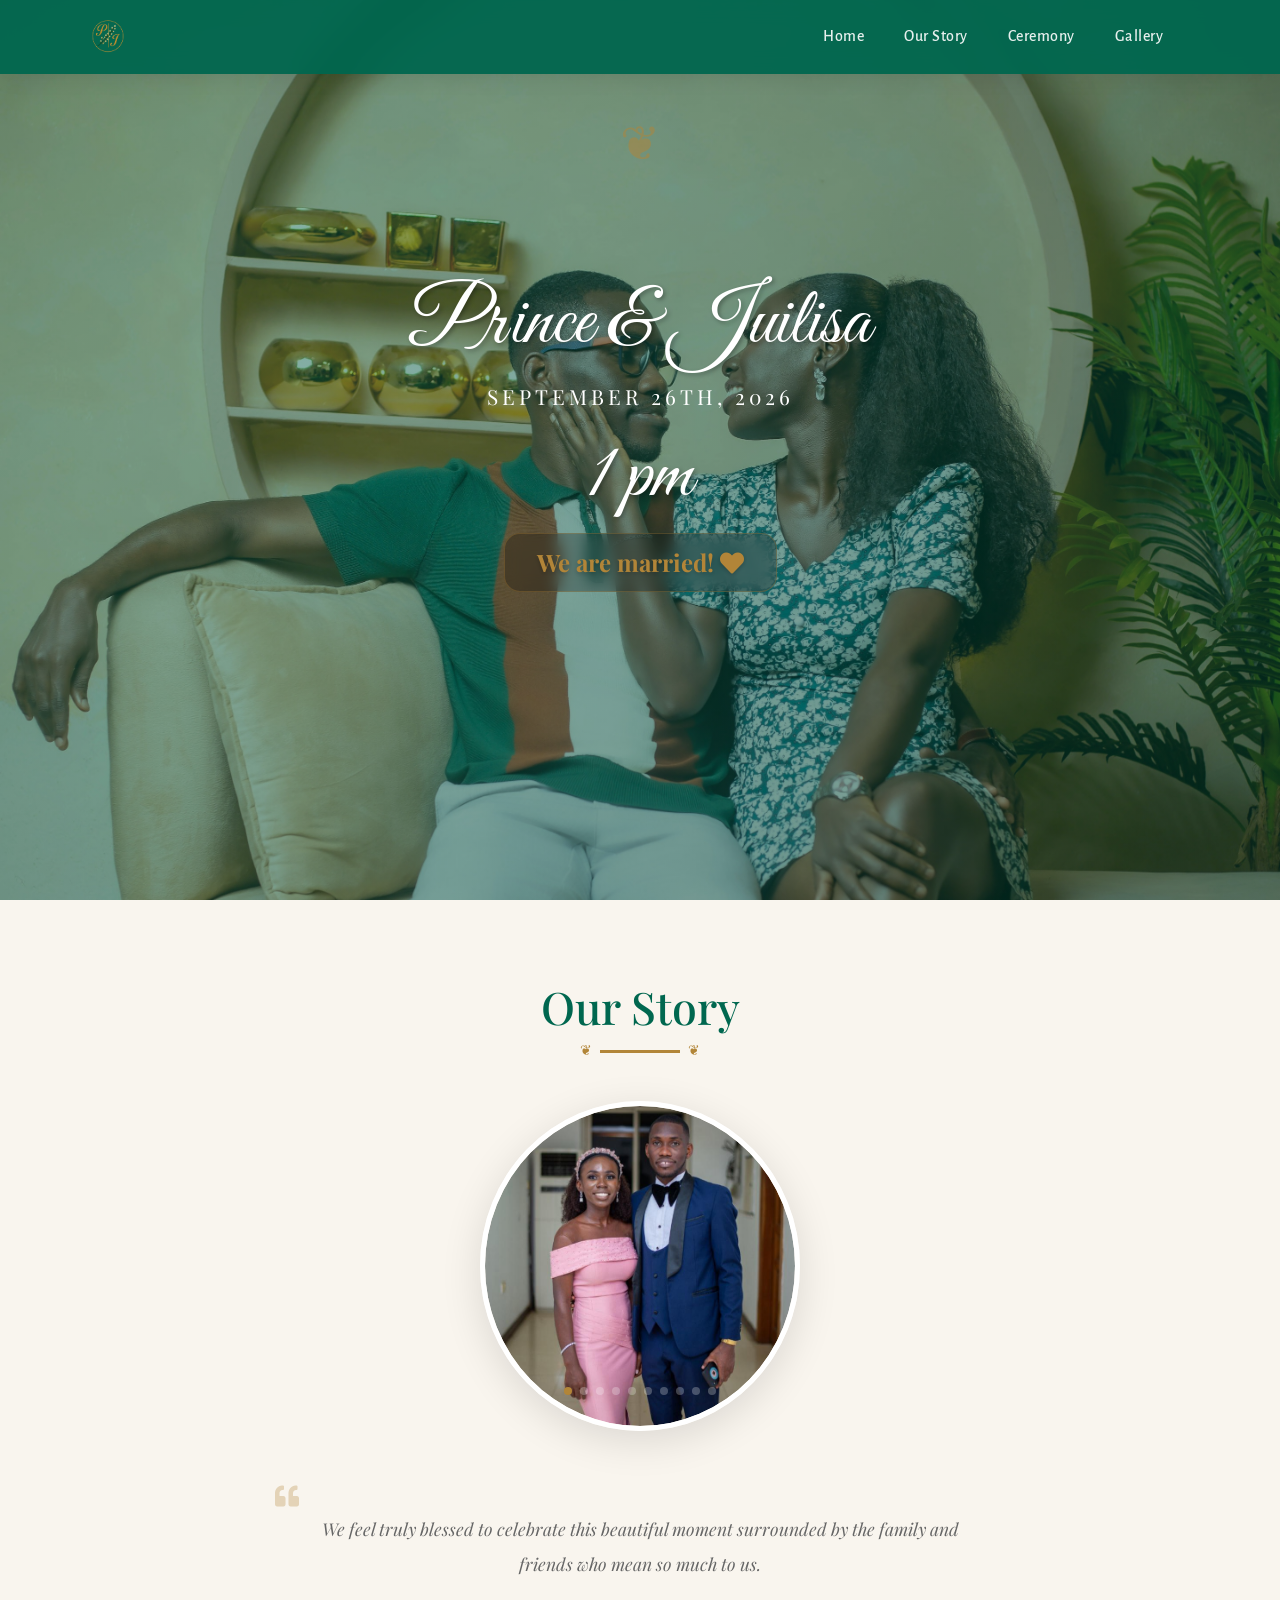
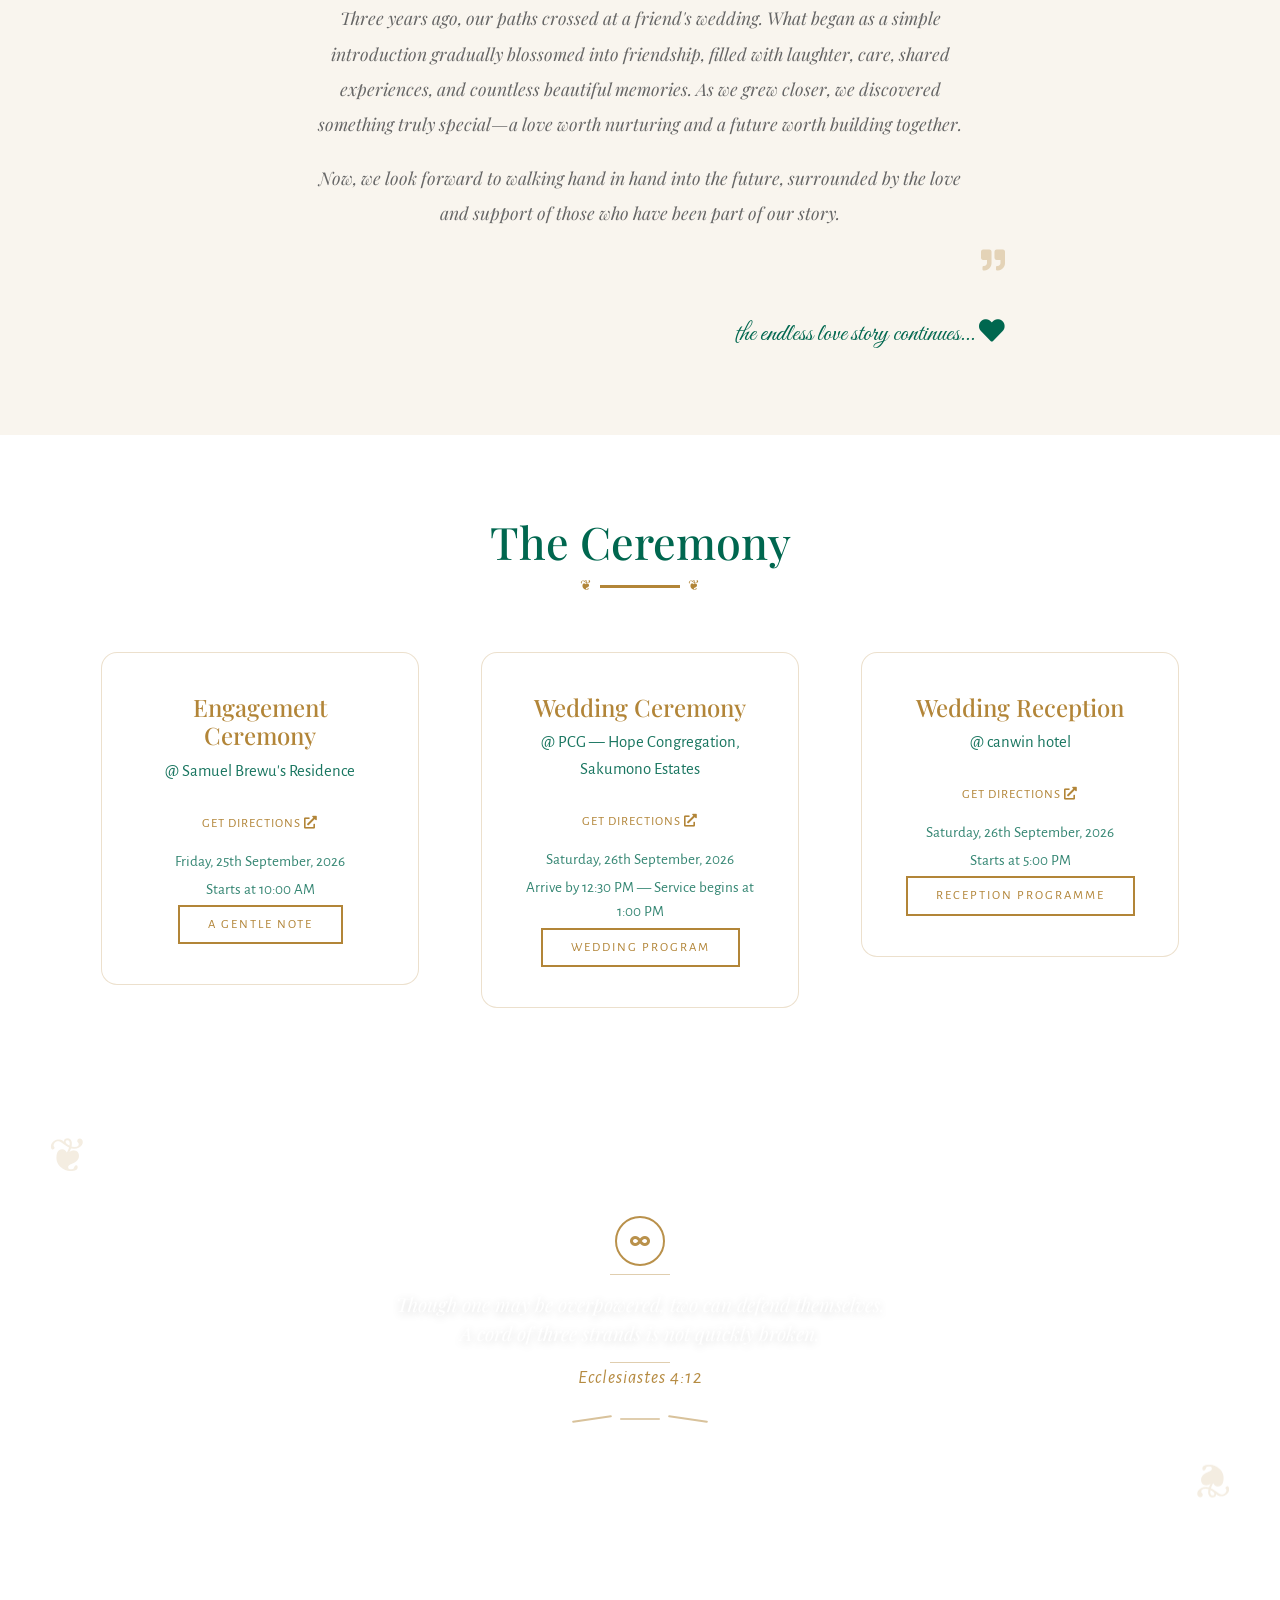
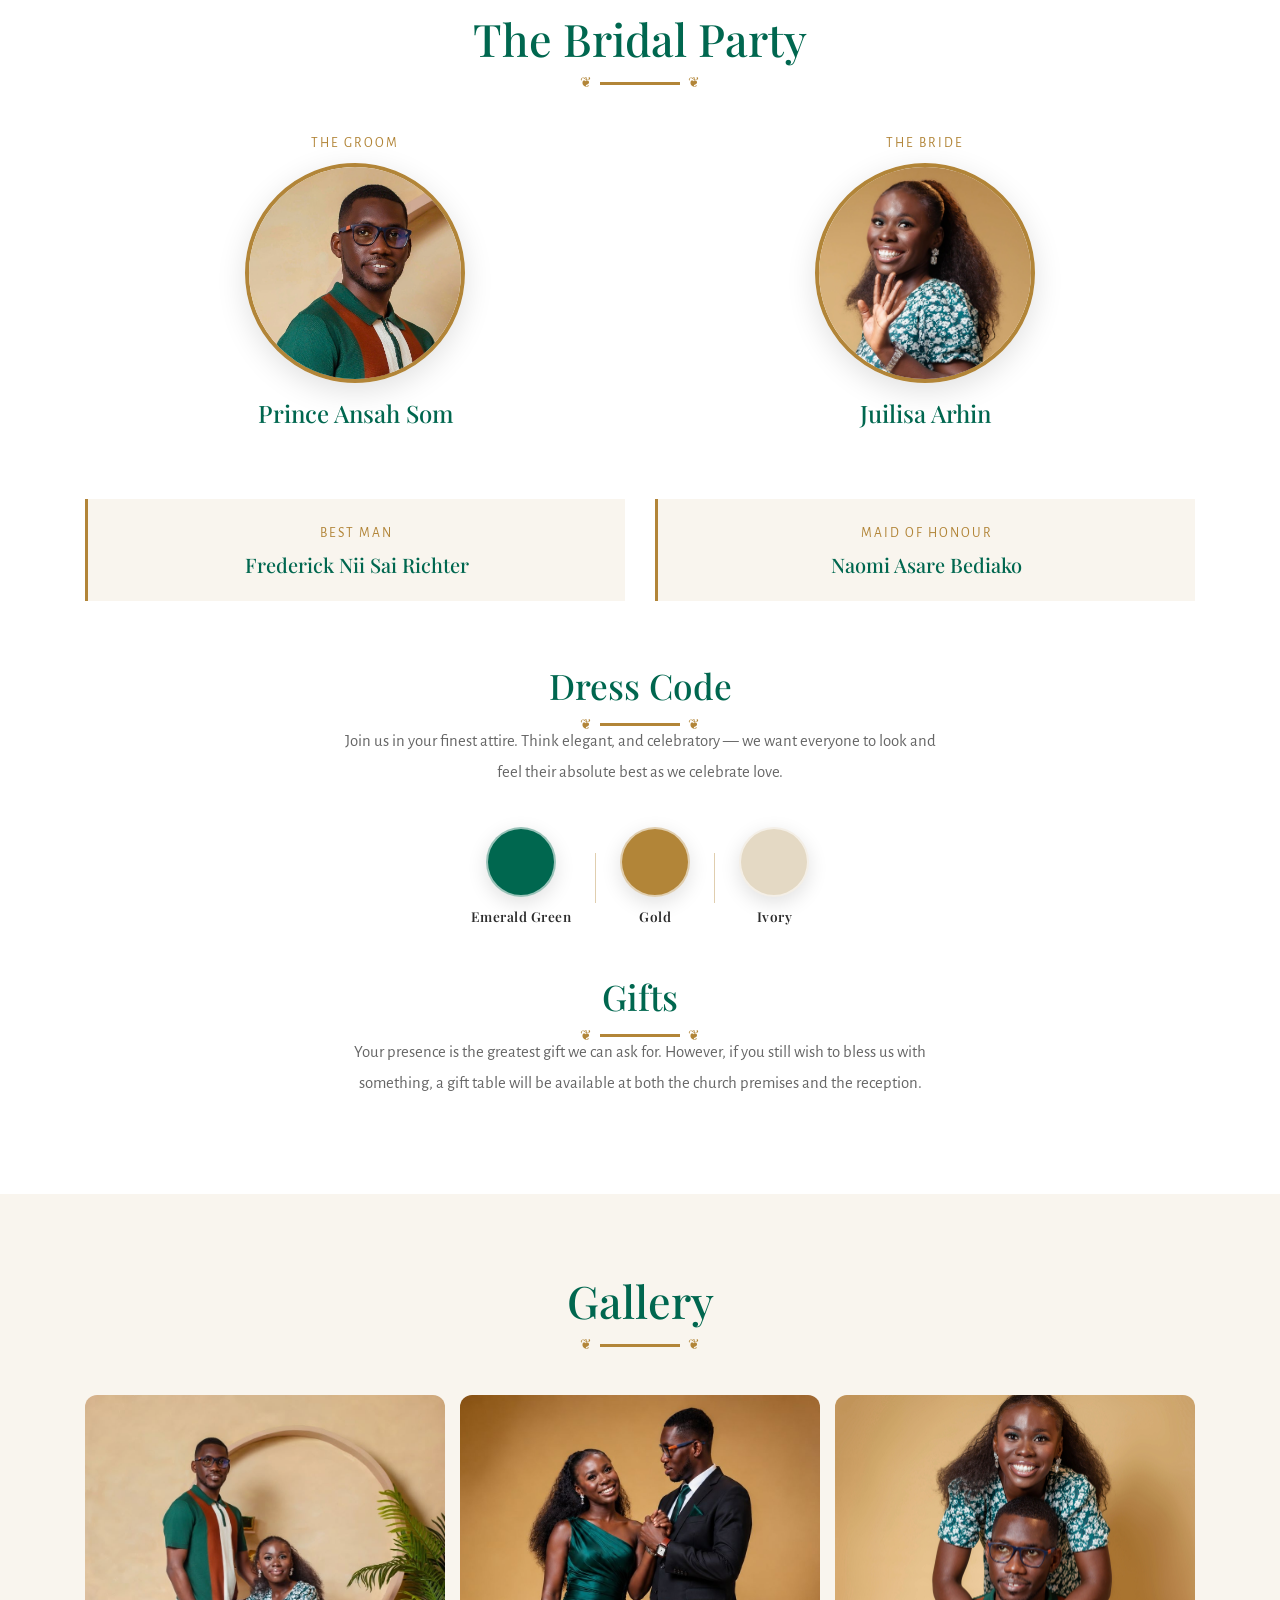
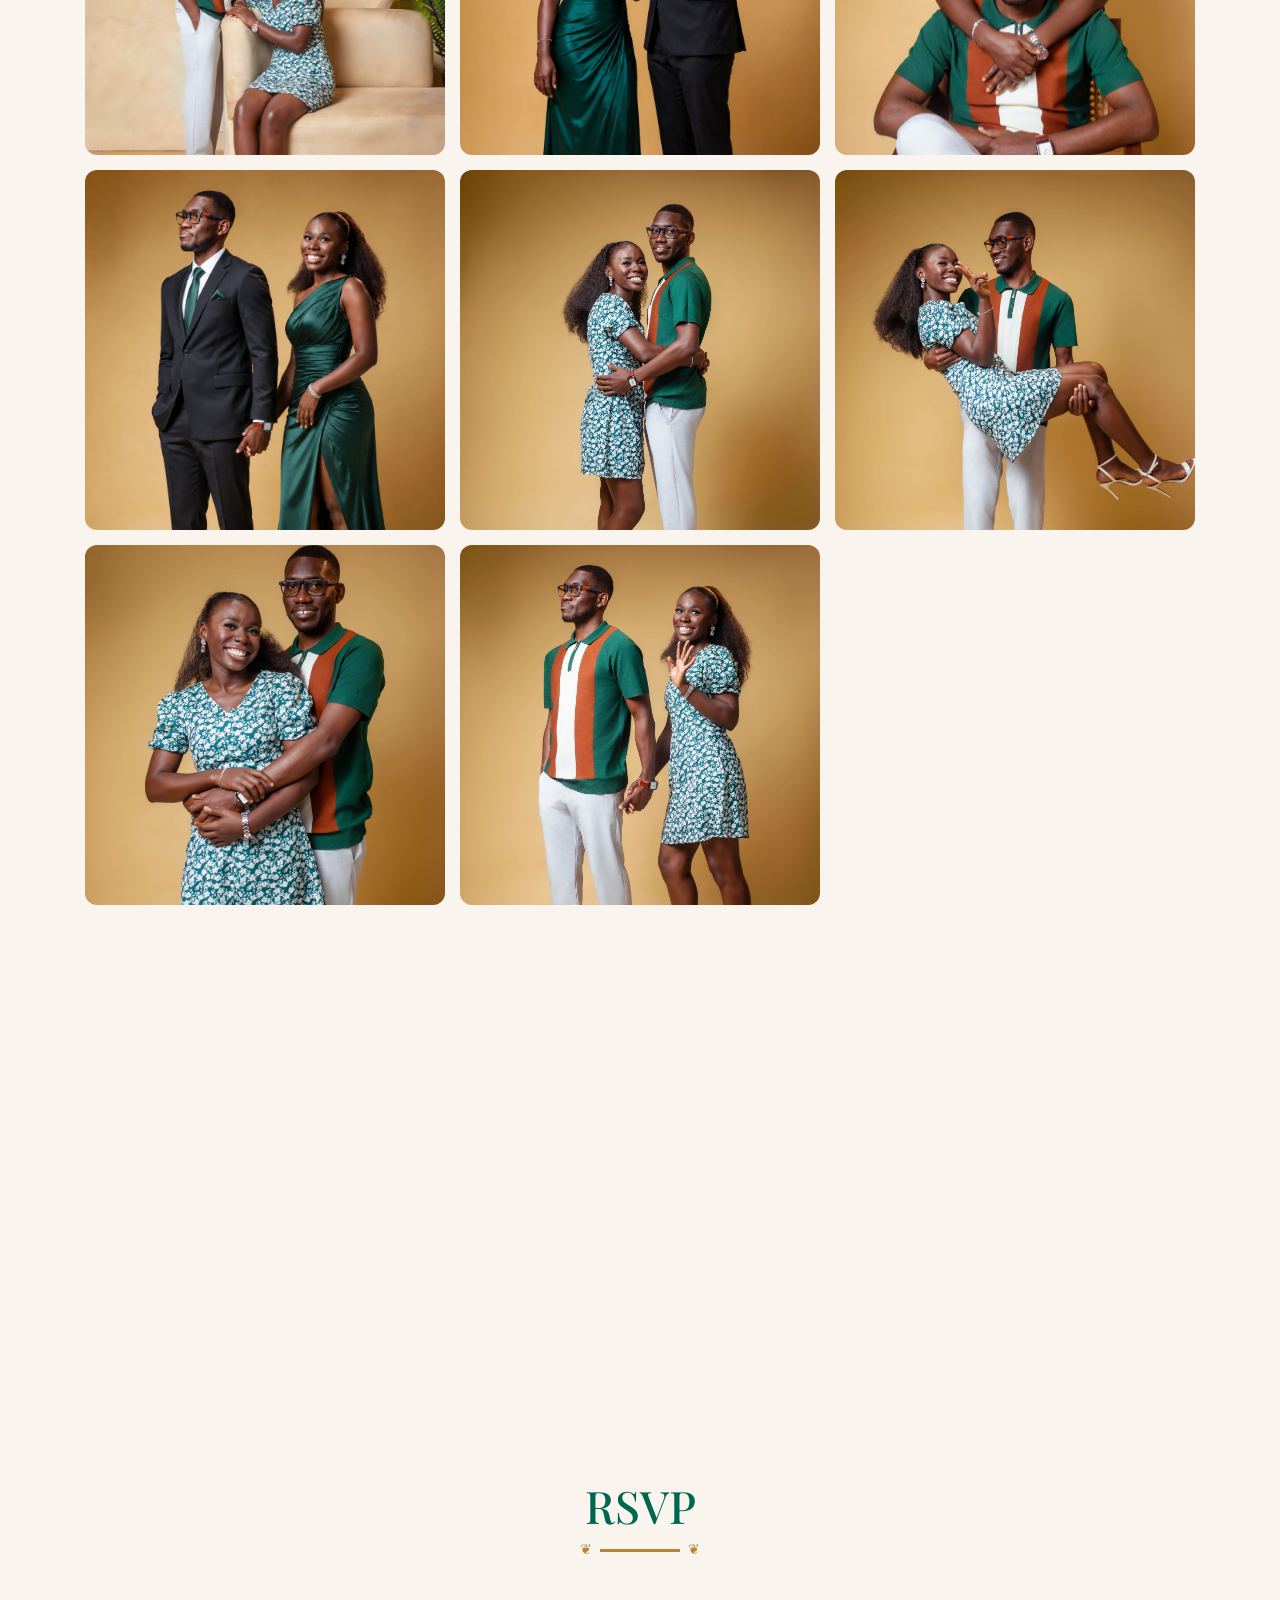
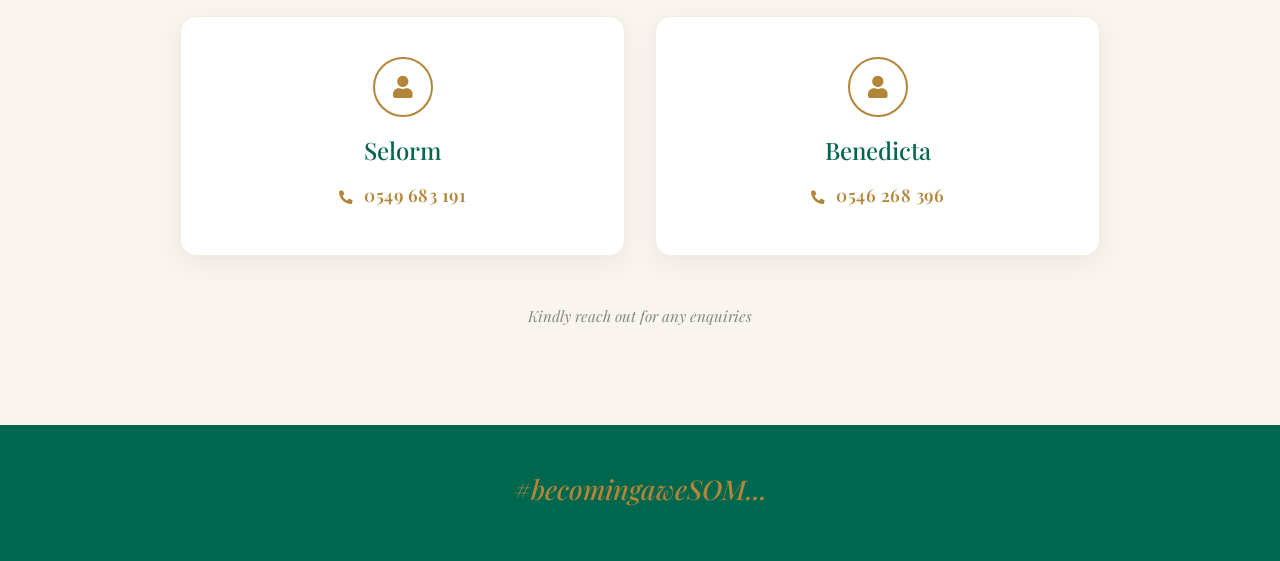
==== commit cc928bed: "okay yhhjh" ====
--- a/index.html
+++ b/index.html
@@ -136,7 +136,7 @@
               <img class="d-block w-100" src="resources/images/story9.jpg" alt="Our story photo 9">
             </div>
             <div class="carousel-item">
-              <img class="d-block w-100" src="resources/images/story10.jpeg" alt="Our story photo 10">
+              <img class="d-block w-100" src="resources/images/story.jpg" alt="Our story photo 10">
             </div>
           </div>
           <a class="carousel-control-prev" href="#storyCarousel" role="button" data-slide="prev">
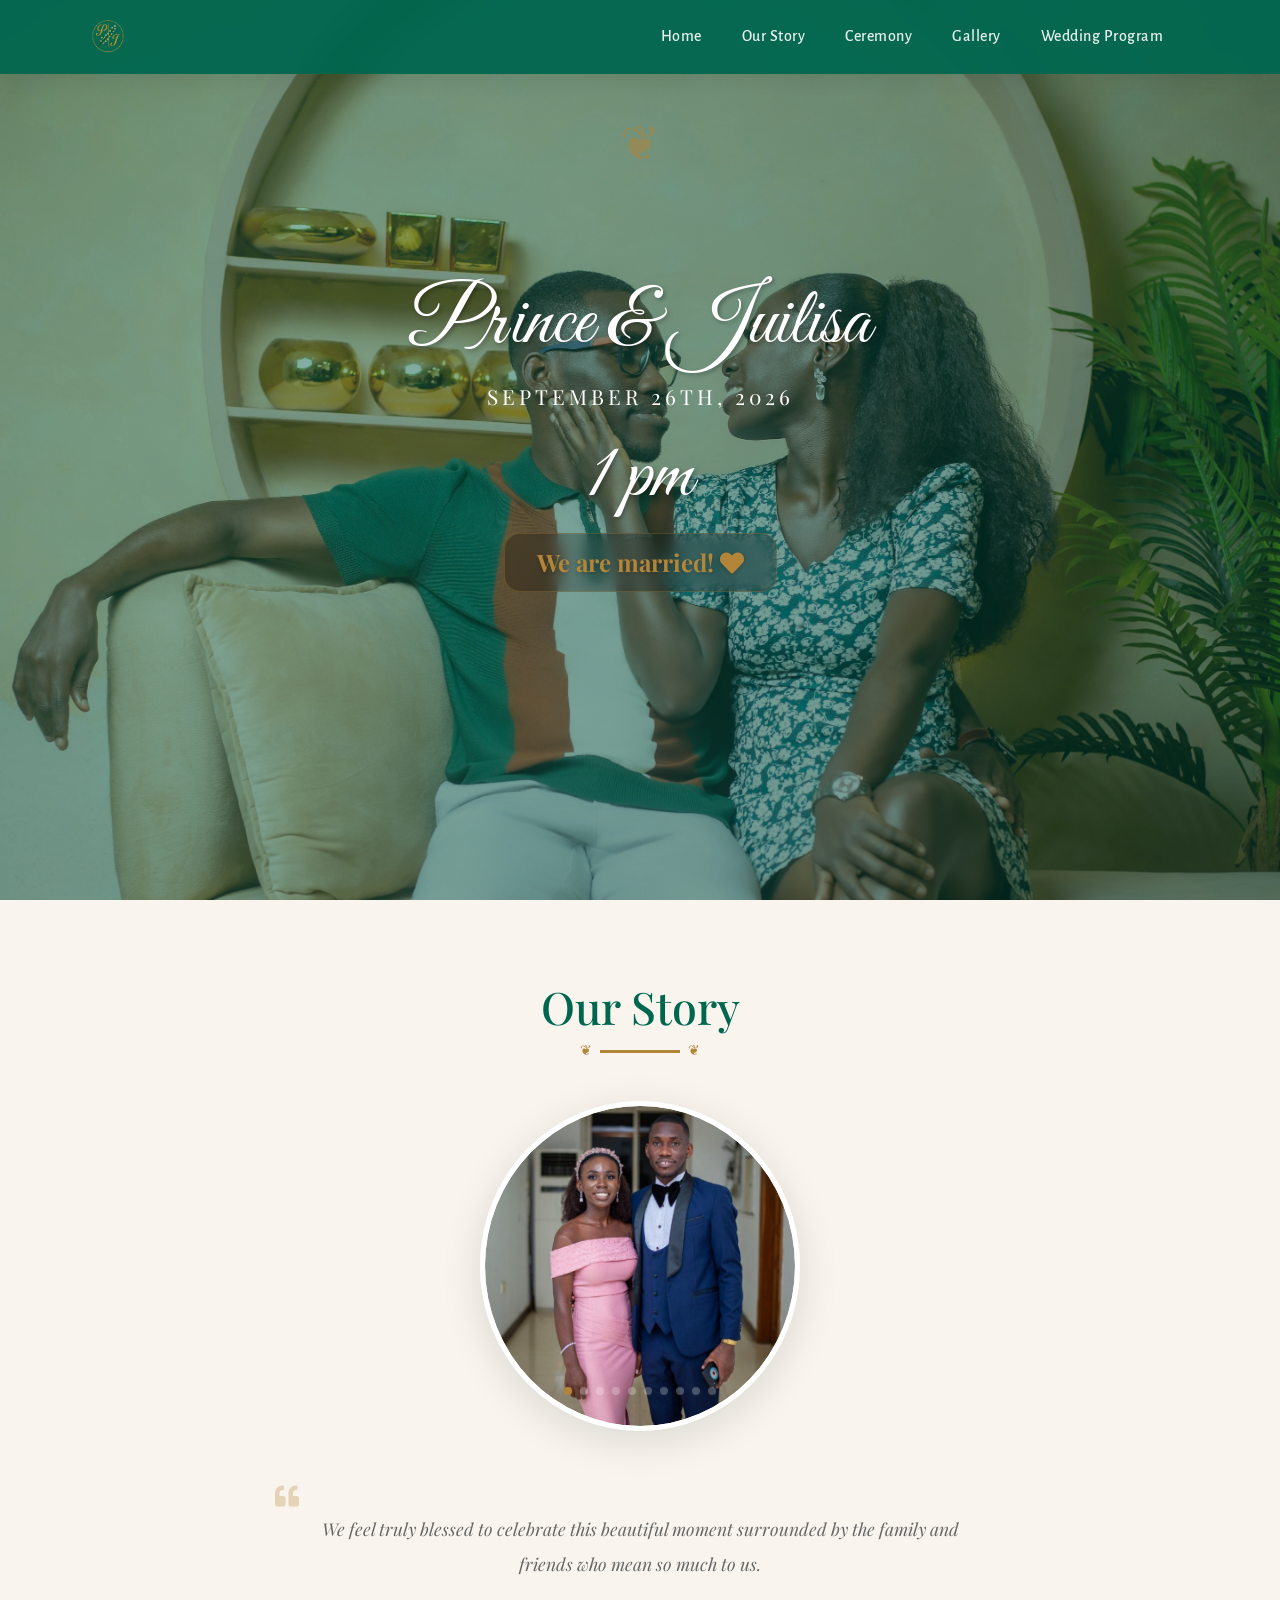
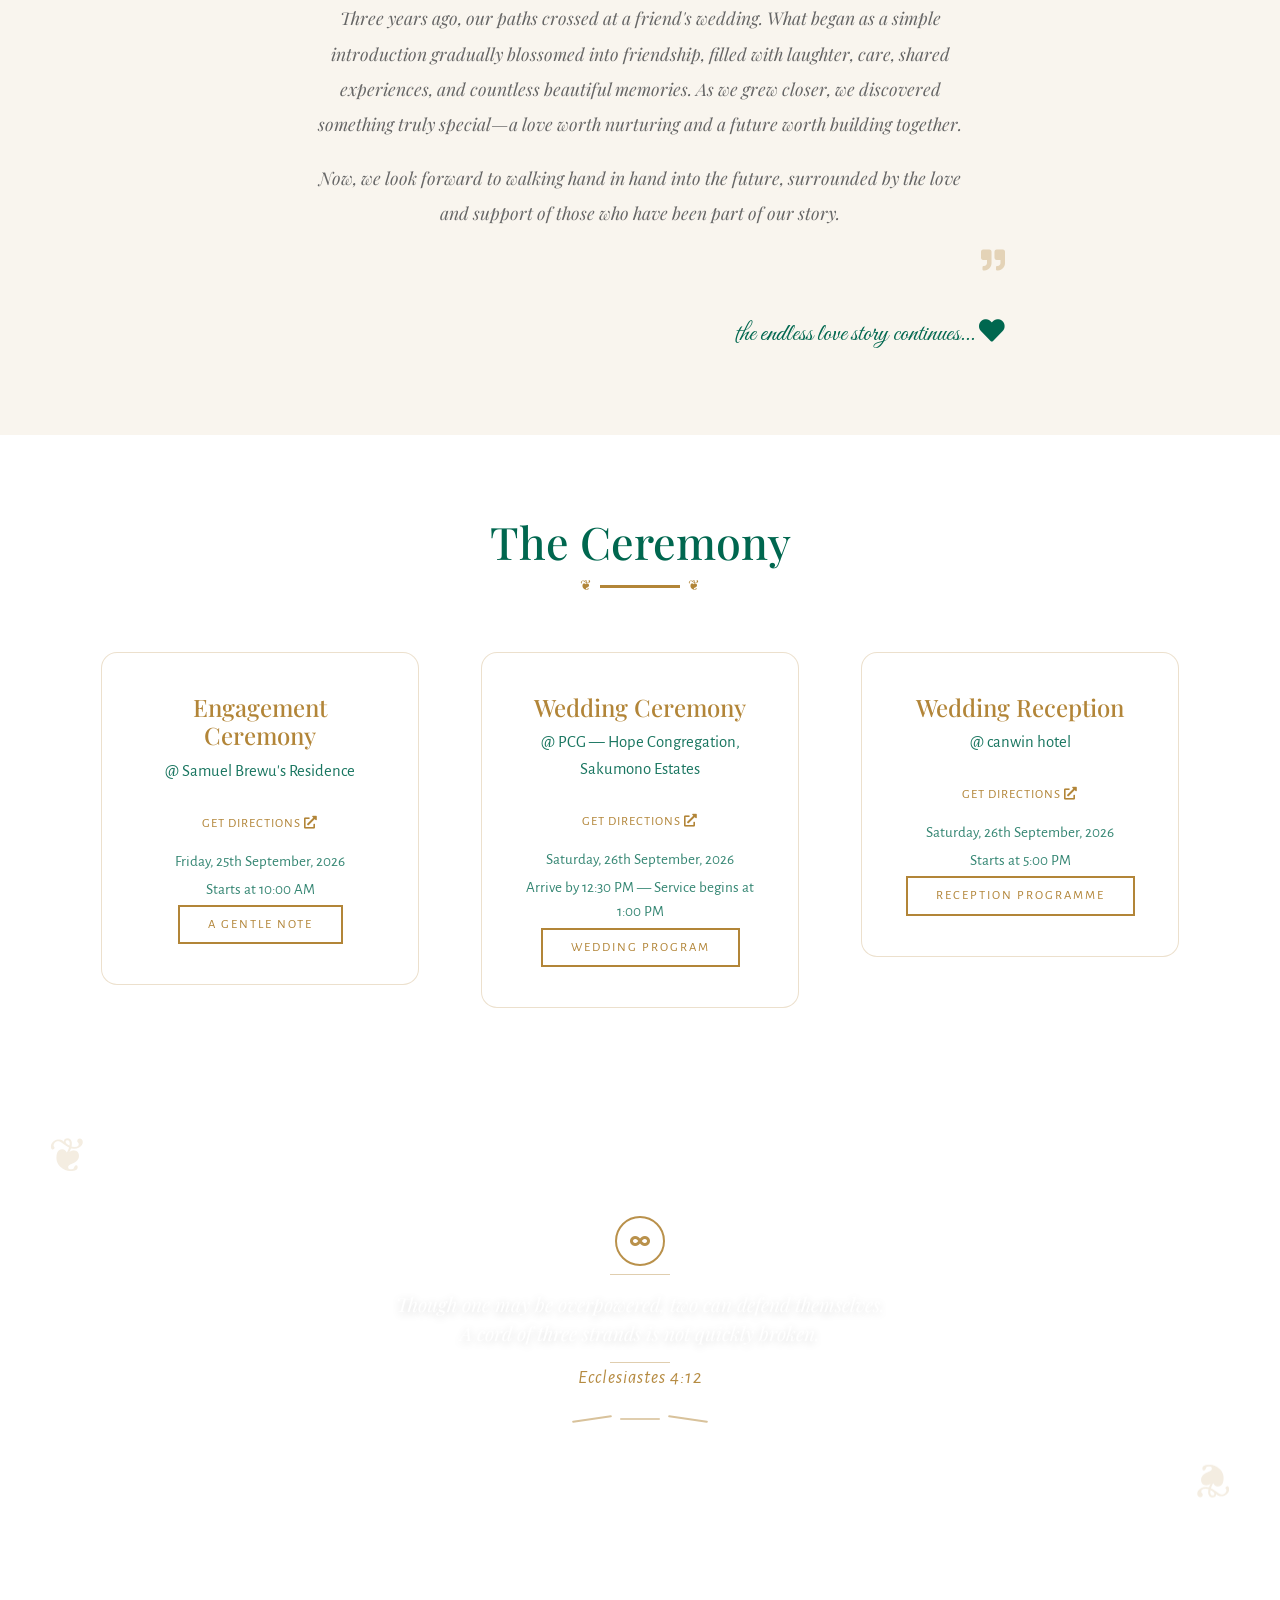
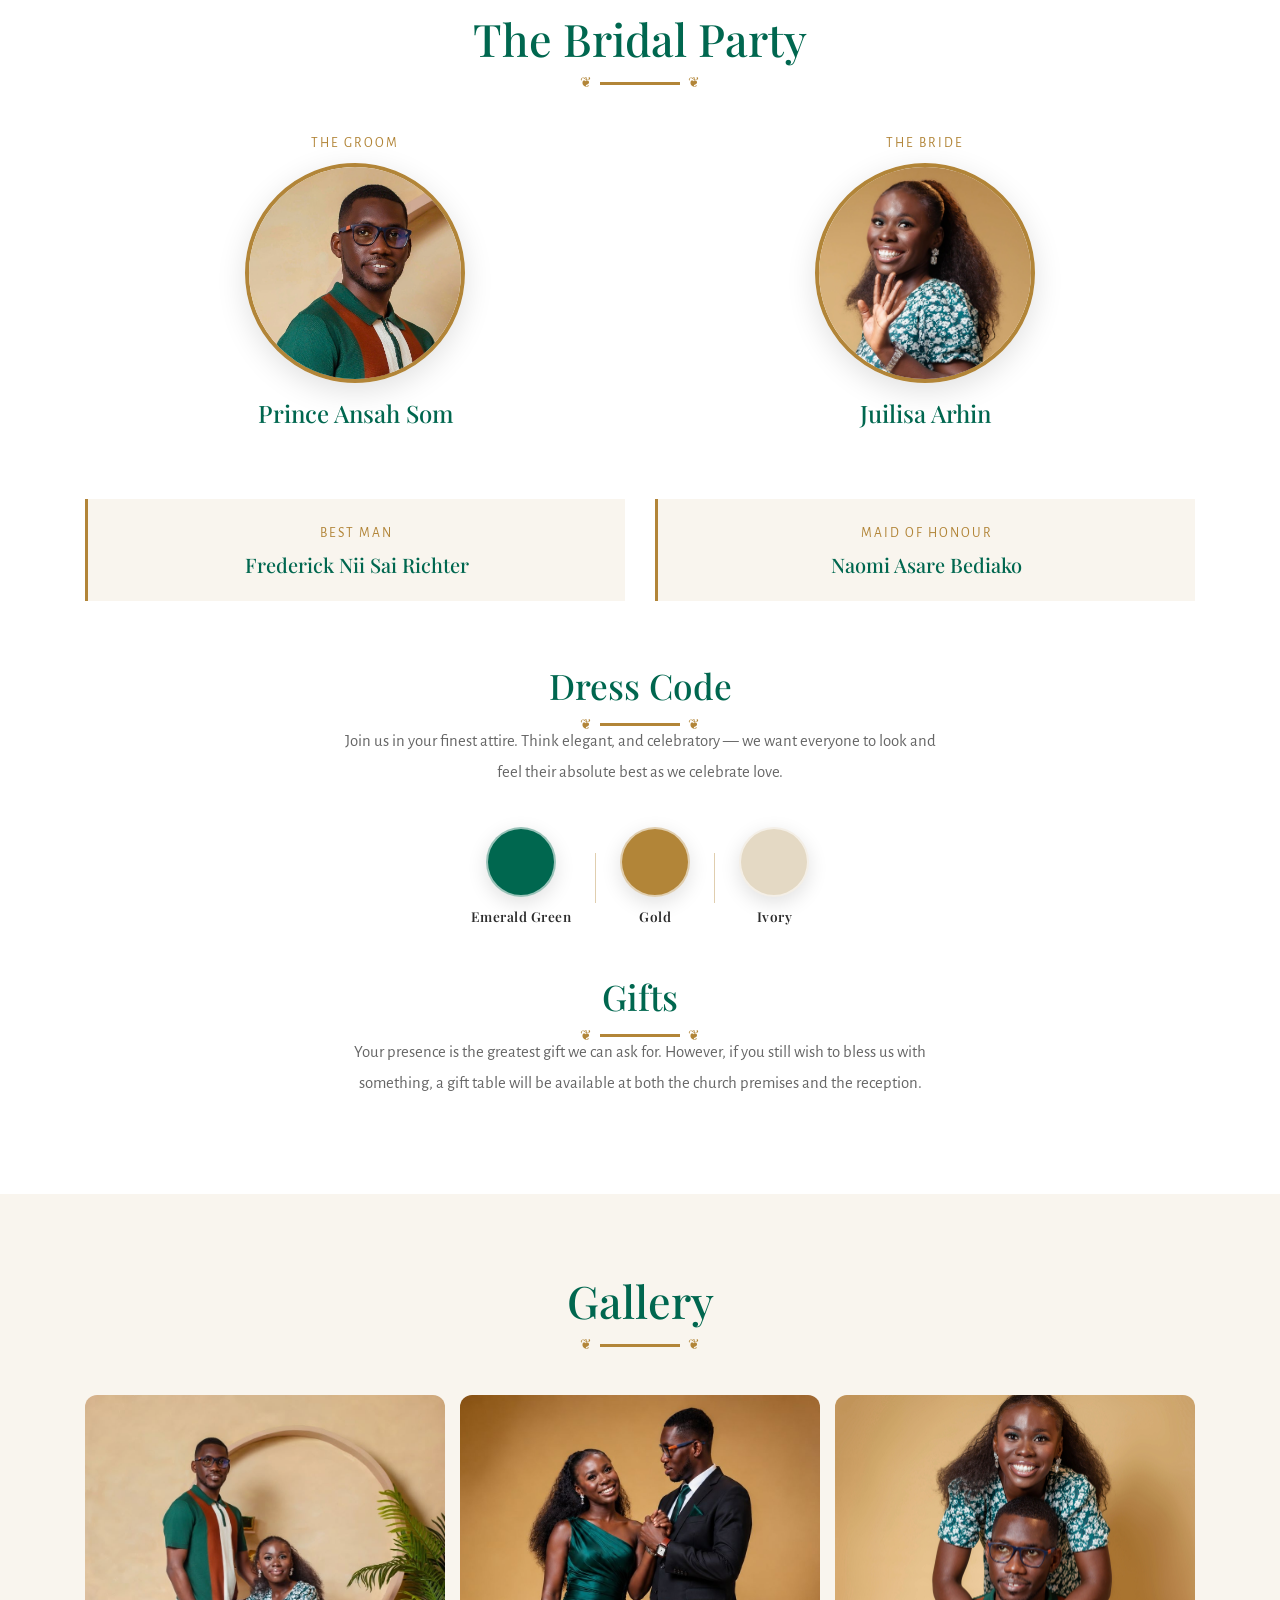
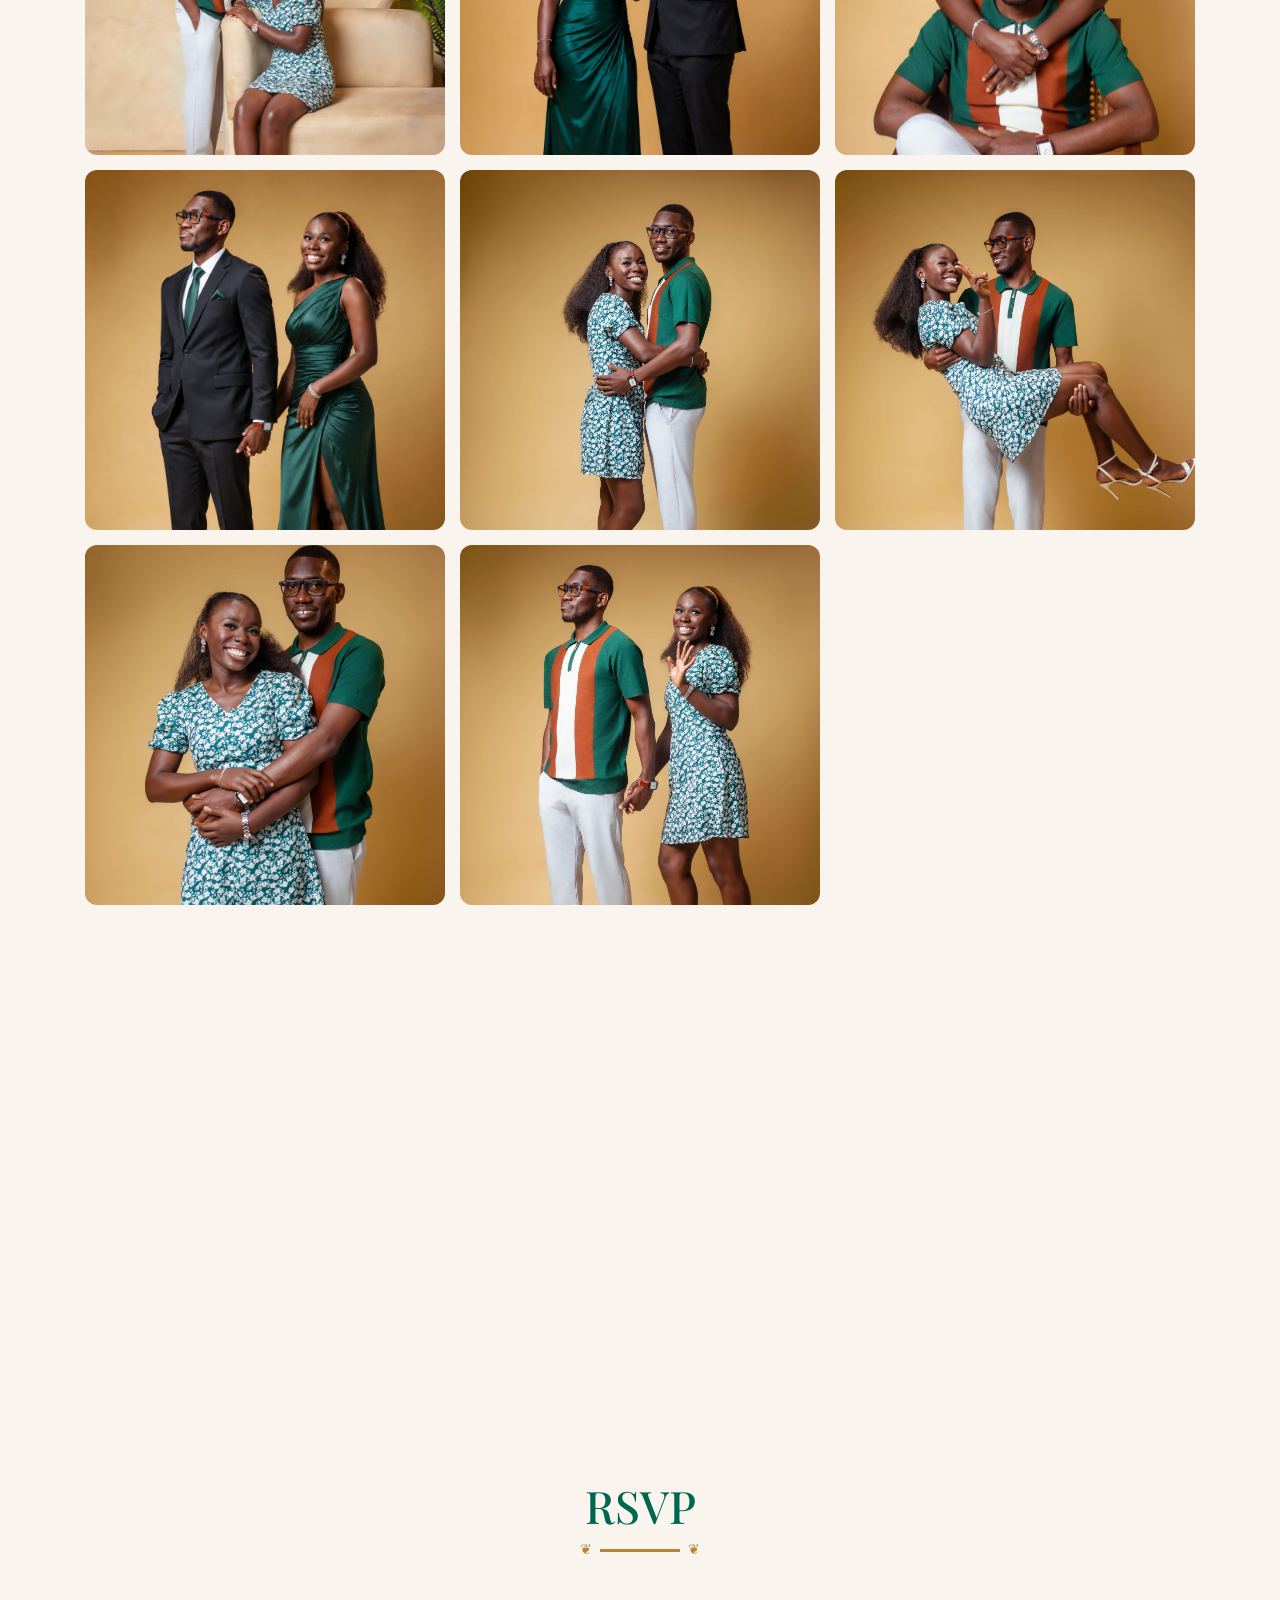
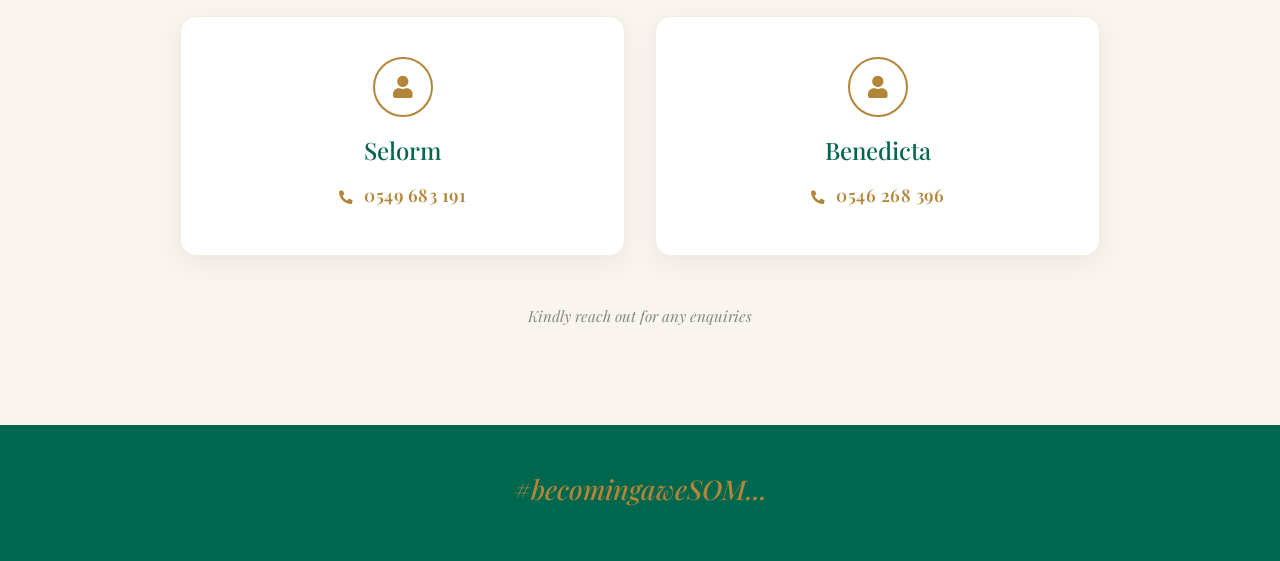
==== commit 846e3e00: "tee" ====
--- a/index.html
+++ b/index.html
@@ -44,6 +44,9 @@
           </li>
           <li class="nav-item mr-4">
             <a class="nav-link" href="#gallery">Gallery</a>
+          </li>
+          <li class="nav-item mr-4">
+            <a class="nav-link" href="resources/images/program.pdf">Wedding Program</a>
           </li>
         </ul>
       </div>
@@ -419,7 +422,7 @@
       <div class="order-timeline">
         <div class="order-item">
           <div class="order-icon"><i class="fas fa-glass-cheers"></i></div>
-          <span class="order-text">Cocktail Hour</span>
+          <span class="order-text">Local Bar / Cocktail Hour</span>
         </div>
         <div class="order-item">
           <div class="order-icon"><i class="fas fa-door-open"></i></div>
@@ -452,14 +455,6 @@
         <div class="order-item">
           <div class="order-icon"><i class="fas fa-car"></i></div>
           <span class="order-text">Wedding Exit</span>
-        </div>
-      </div>
-
-      <!-- Special Roles -->
-      <div class="order-roles">
-        <div class="role-block">
-          <span class="role-label"><i class="fas fa-microphone-alt"></i> MC</span>
-          <p class="role-names">Mr. Joshua Kwao</p>
         </div>
       </div>
     </div>
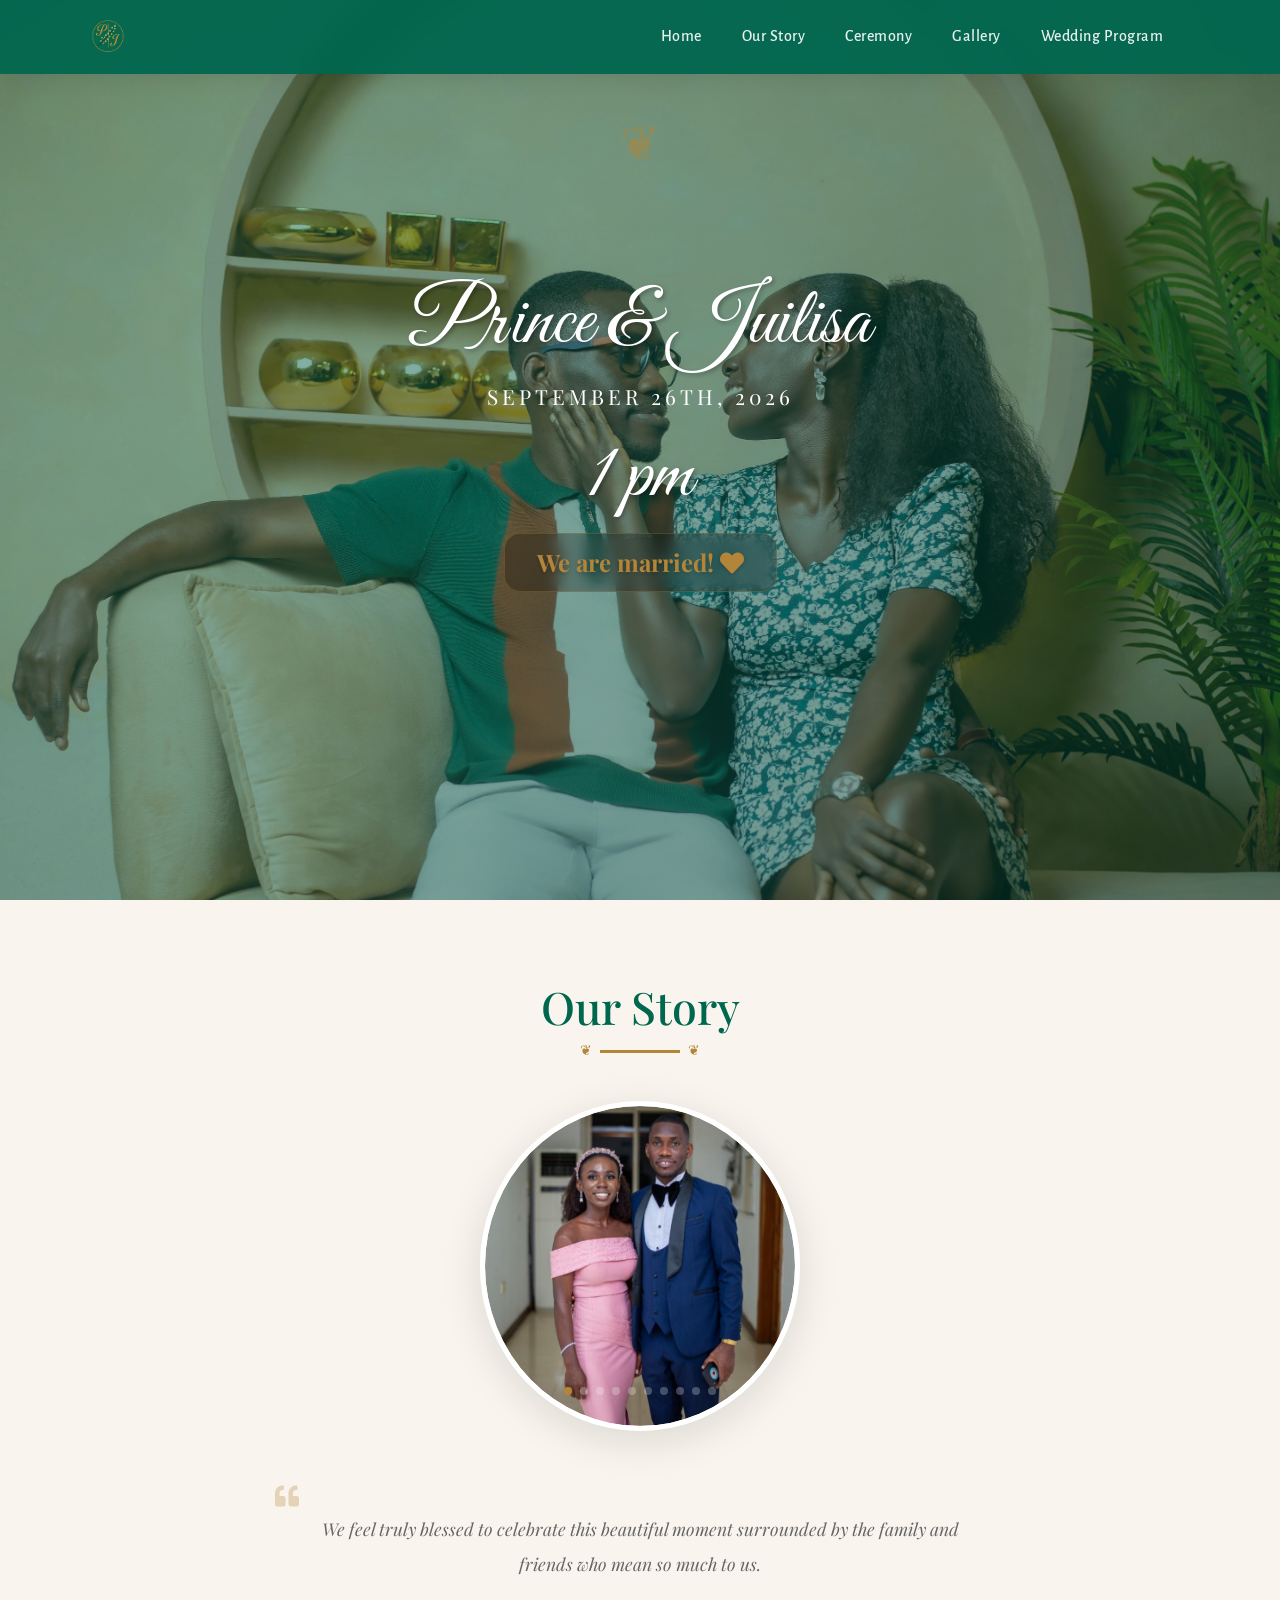
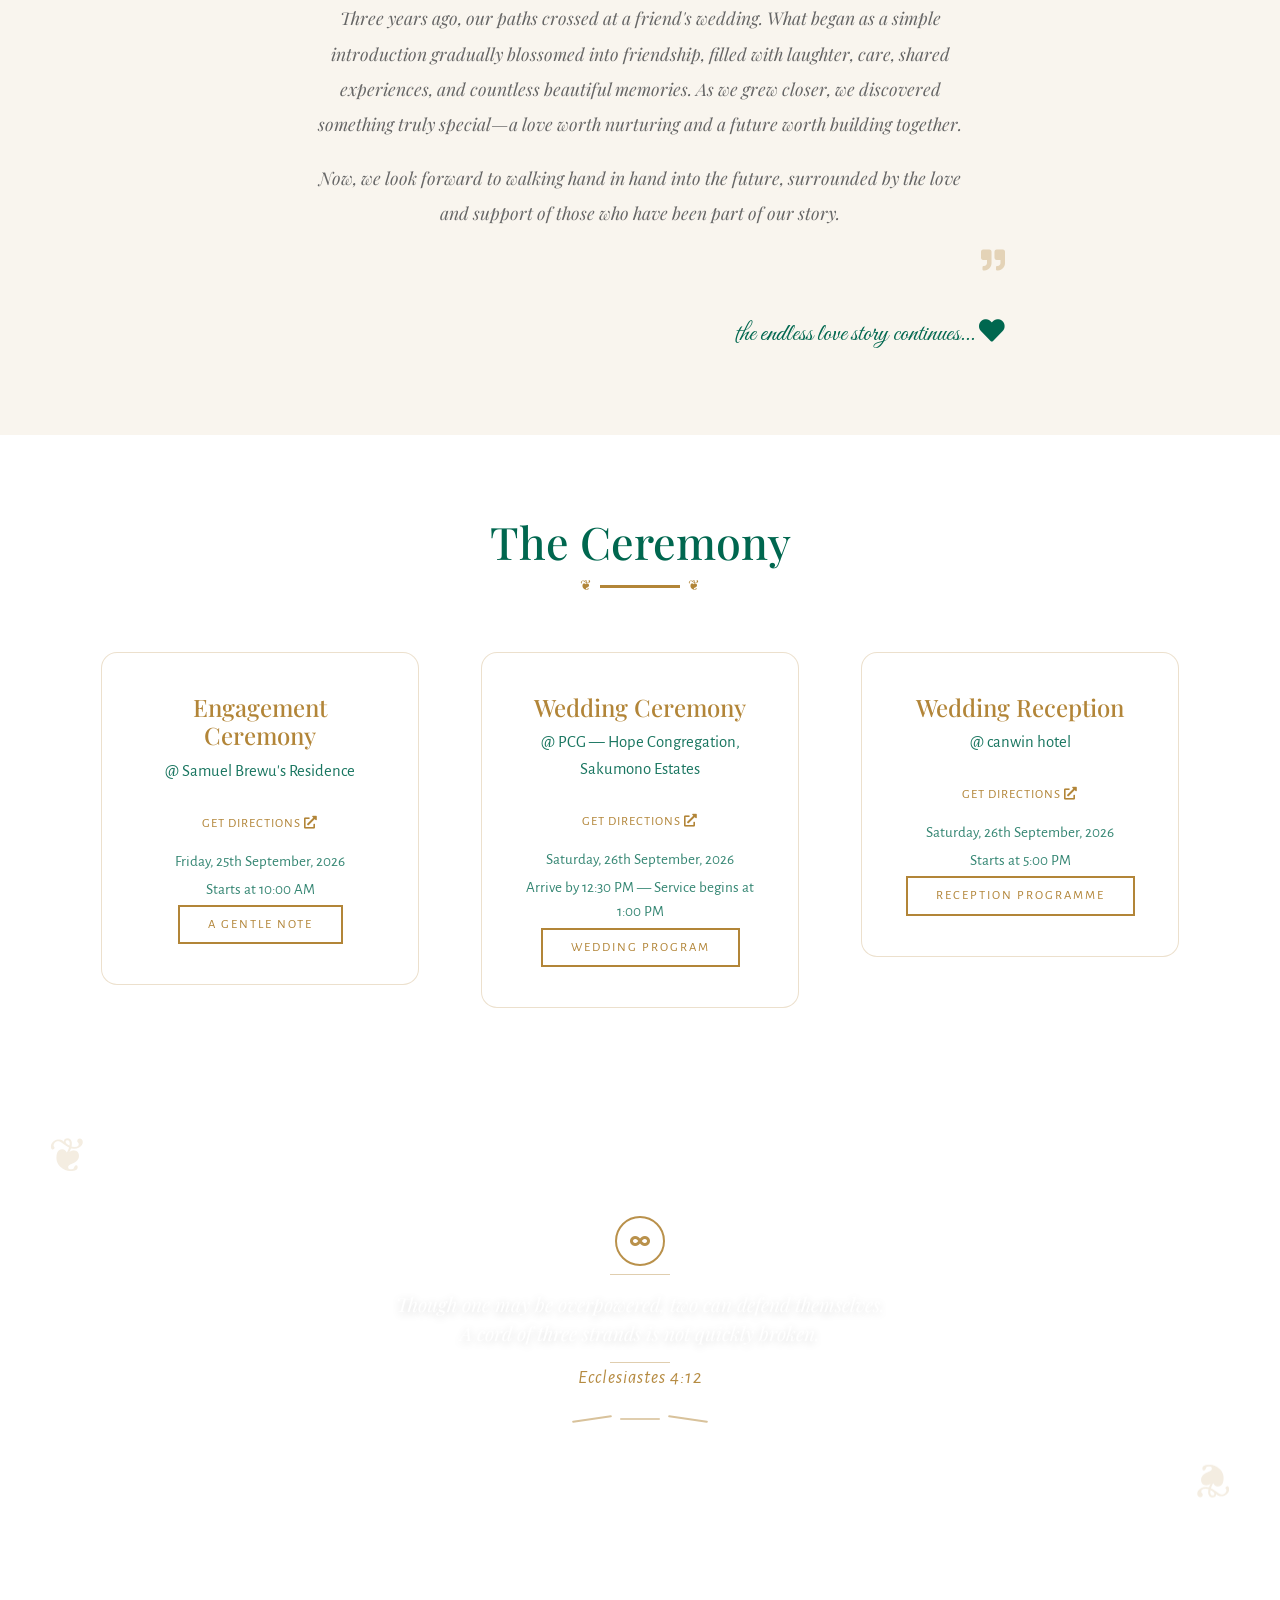
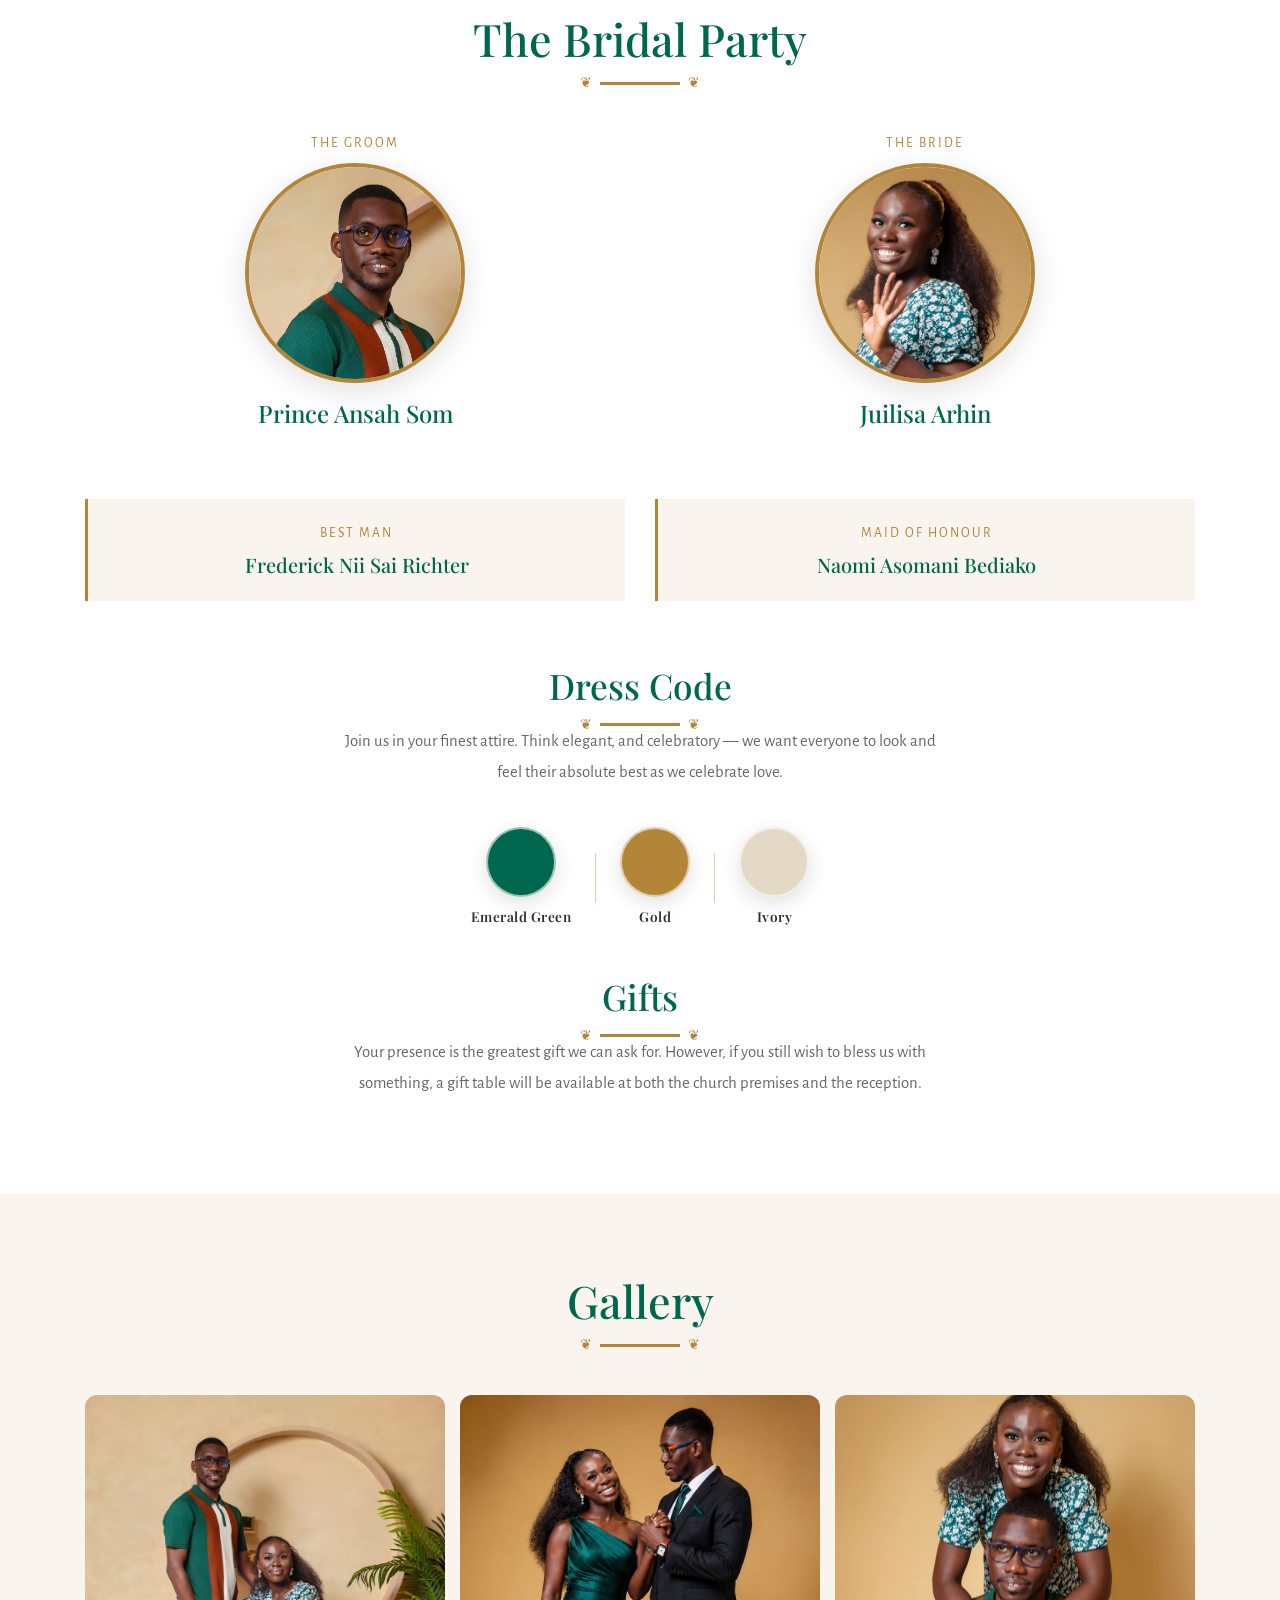
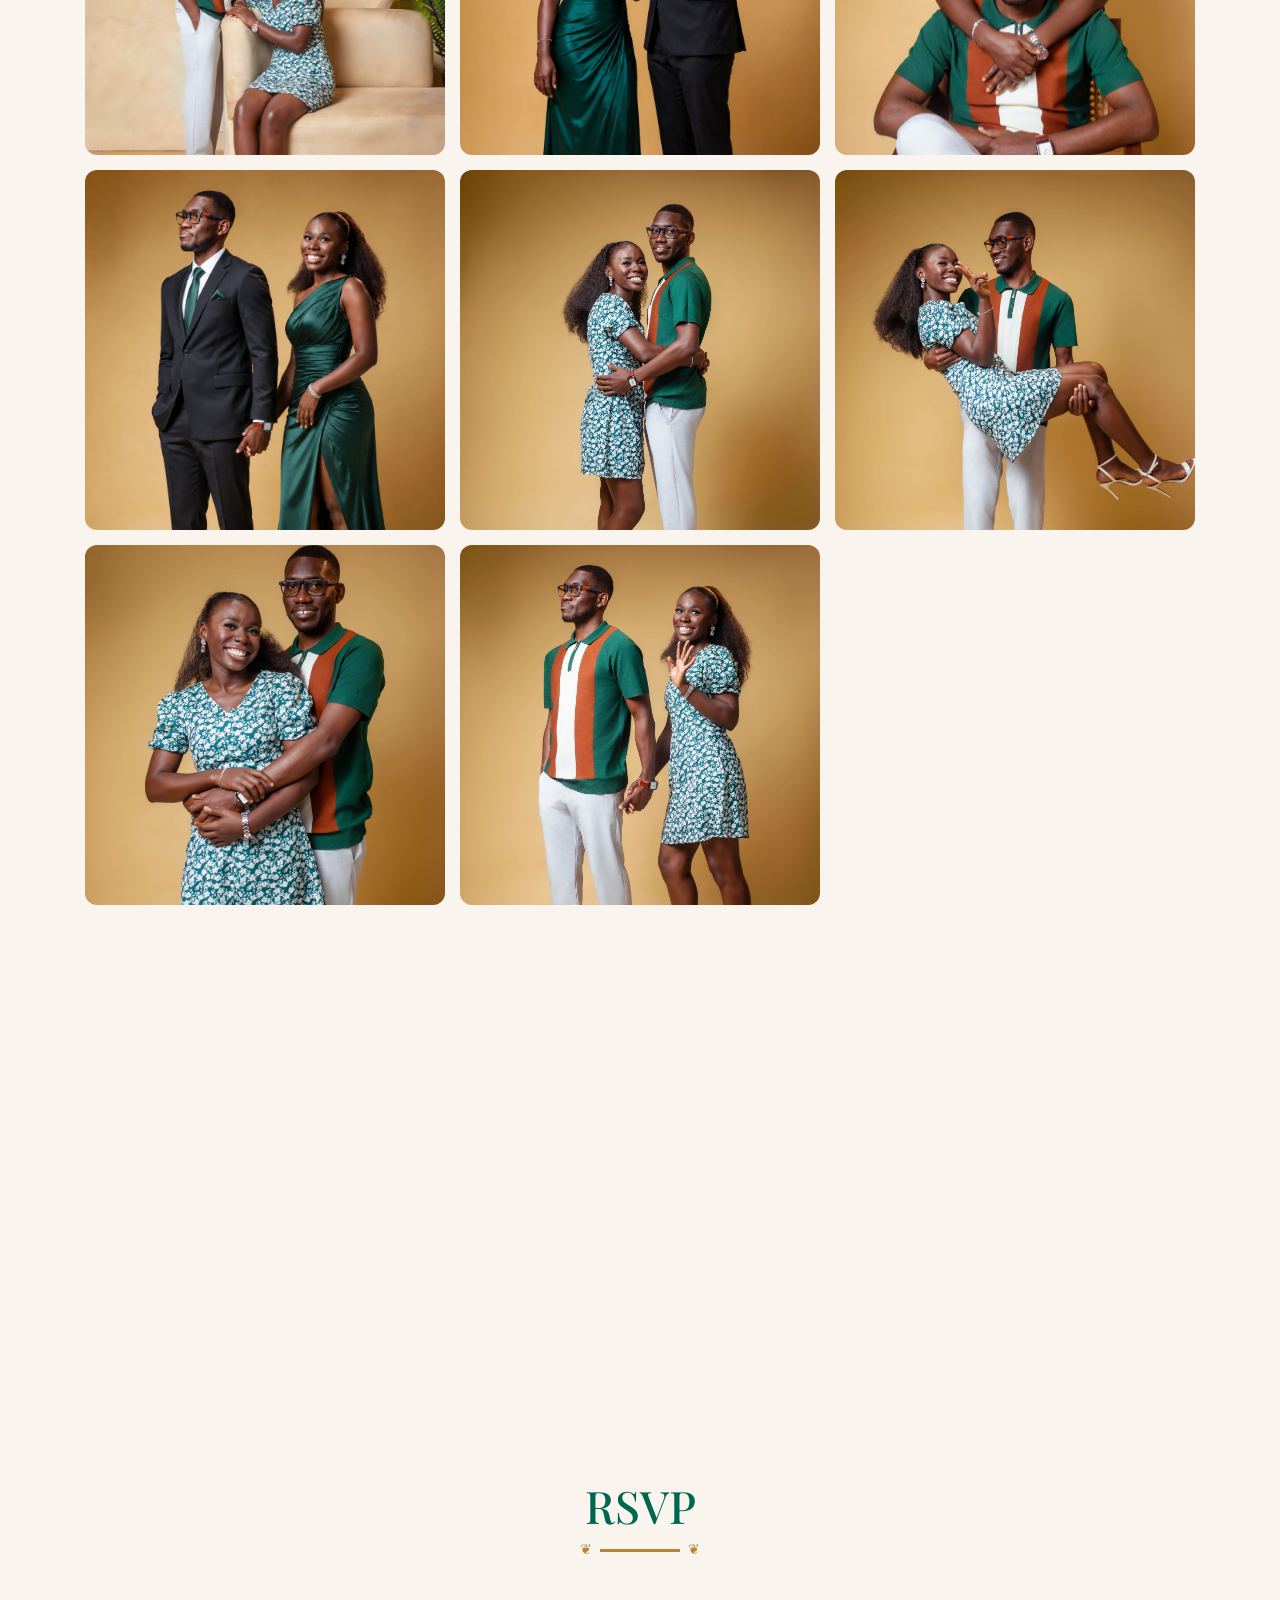
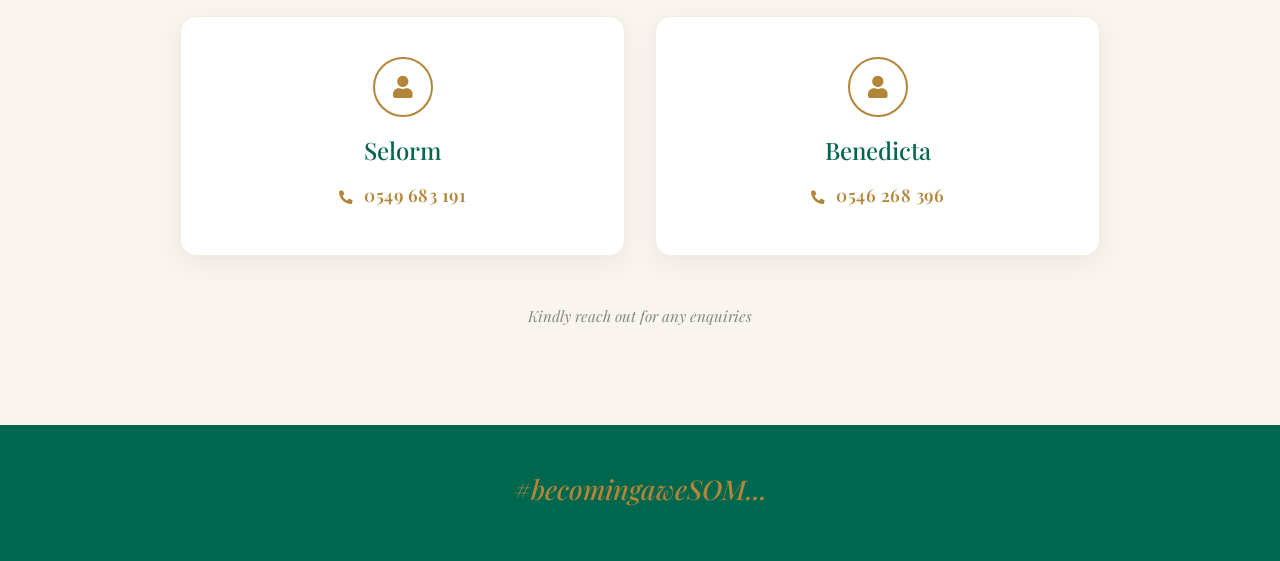
==== commit d1d90e31: "hehecount" ====
--- a/index.html
+++ b/index.html
@@ -266,7 +266,7 @@
         <div class="col-md-6 reveal">
           <div class="party-member">
             <p class="role">Maid of Honour</p>
-            <h5>Naomi Asare Bediako</h5>
+            <h5>Naomi Asomani Bediako</h5>
           </div>
         </div>
       </div>
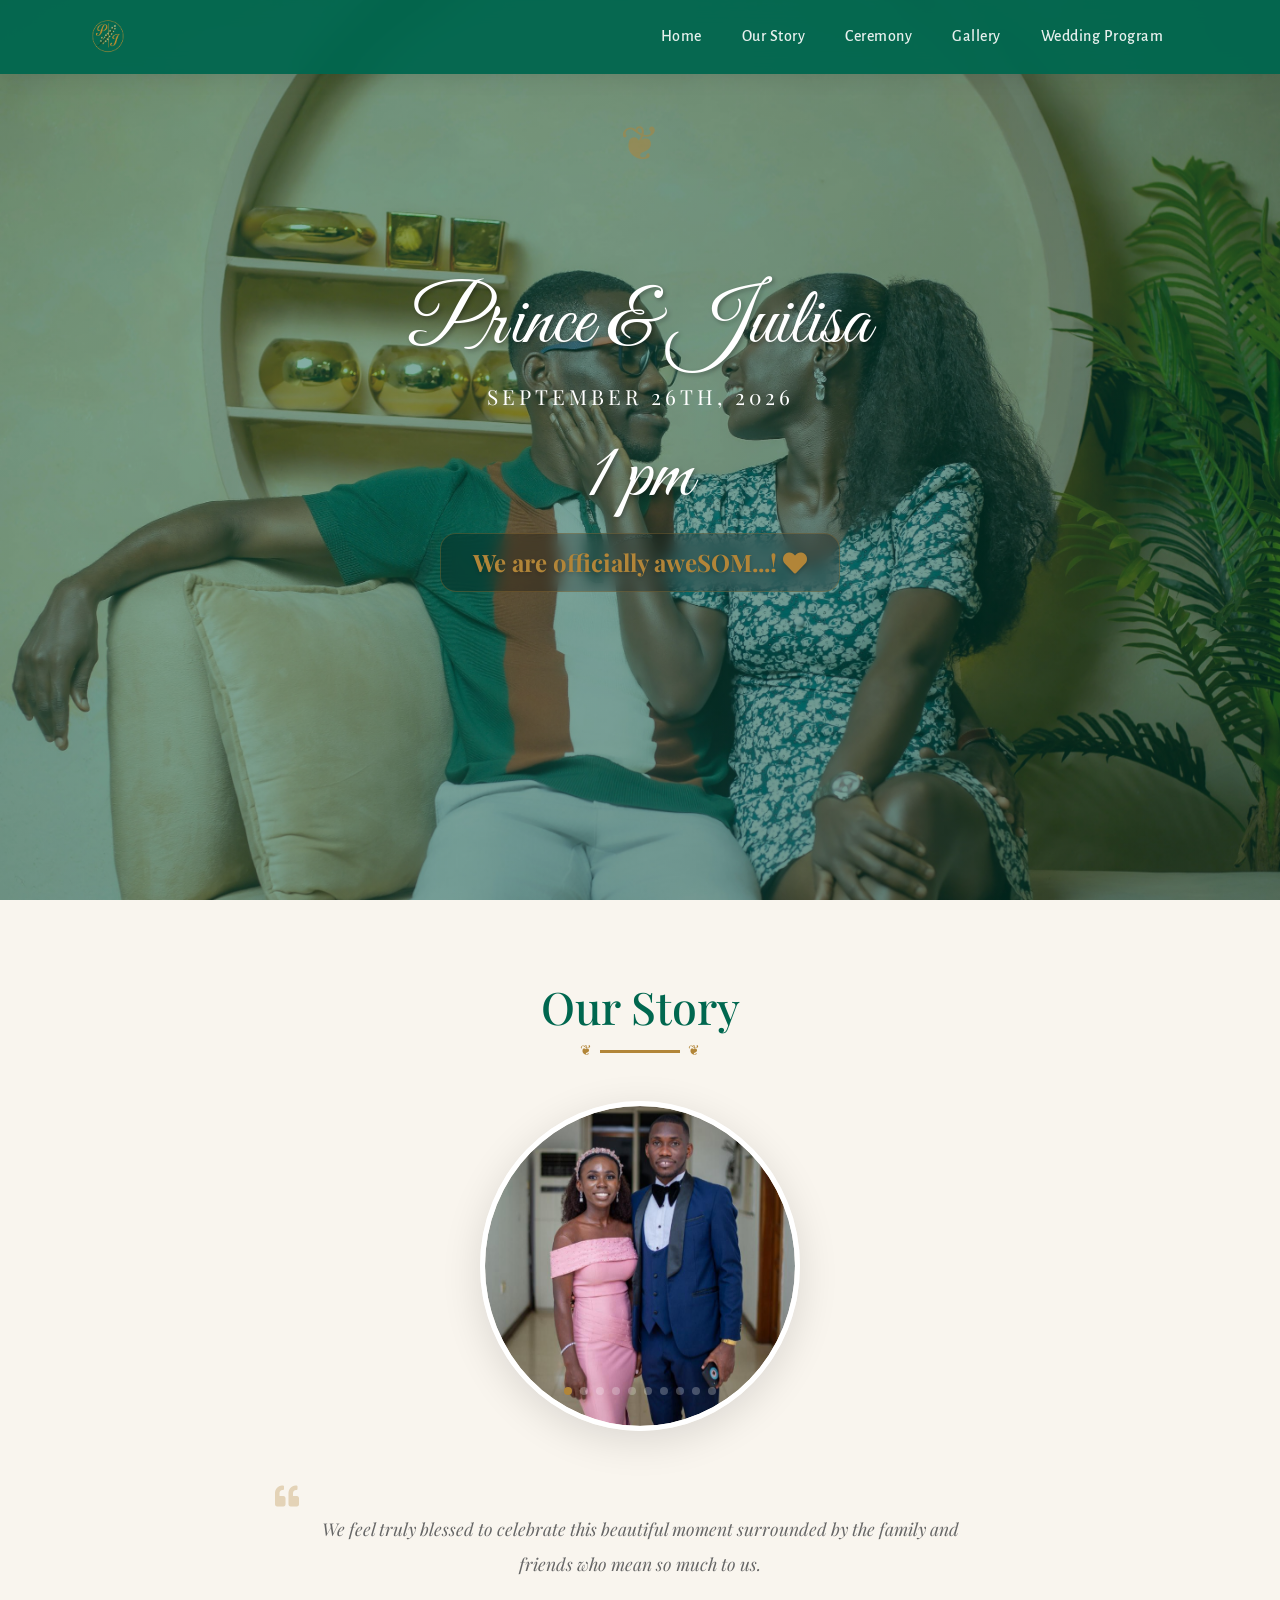
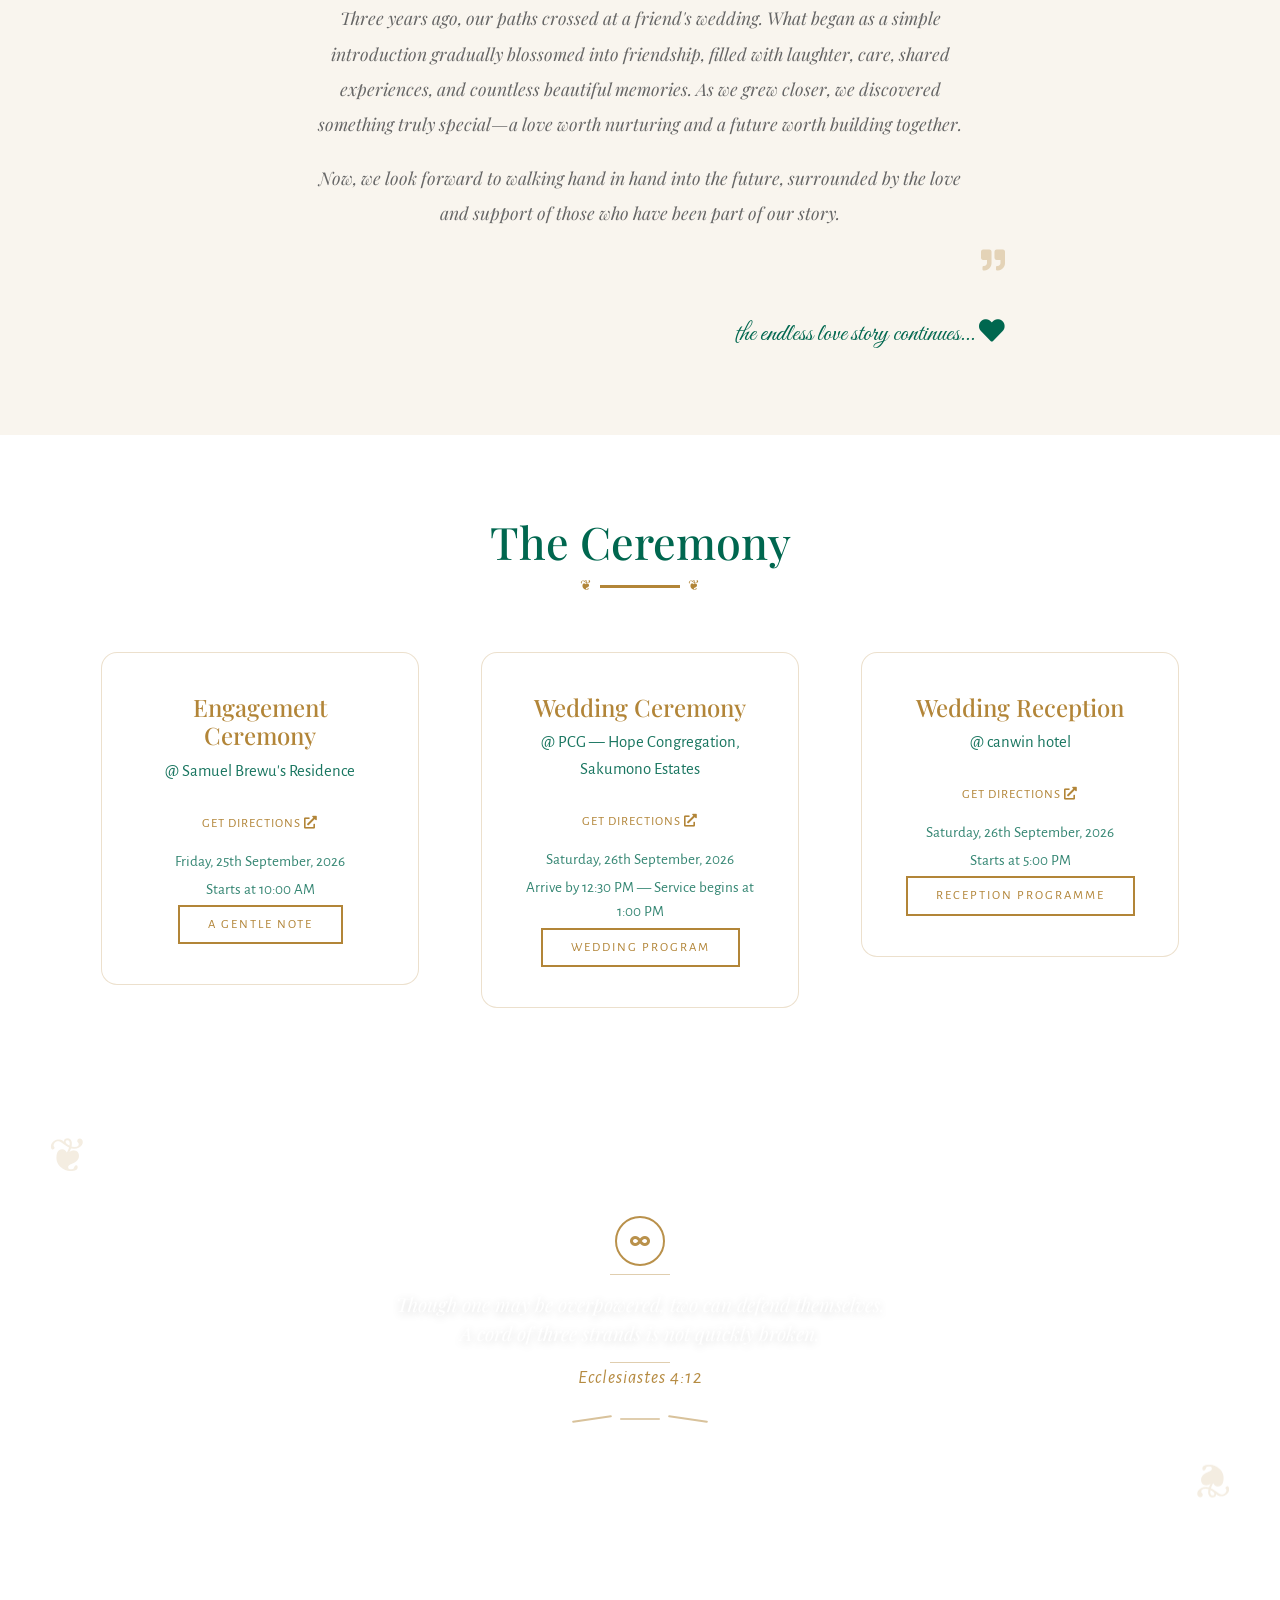
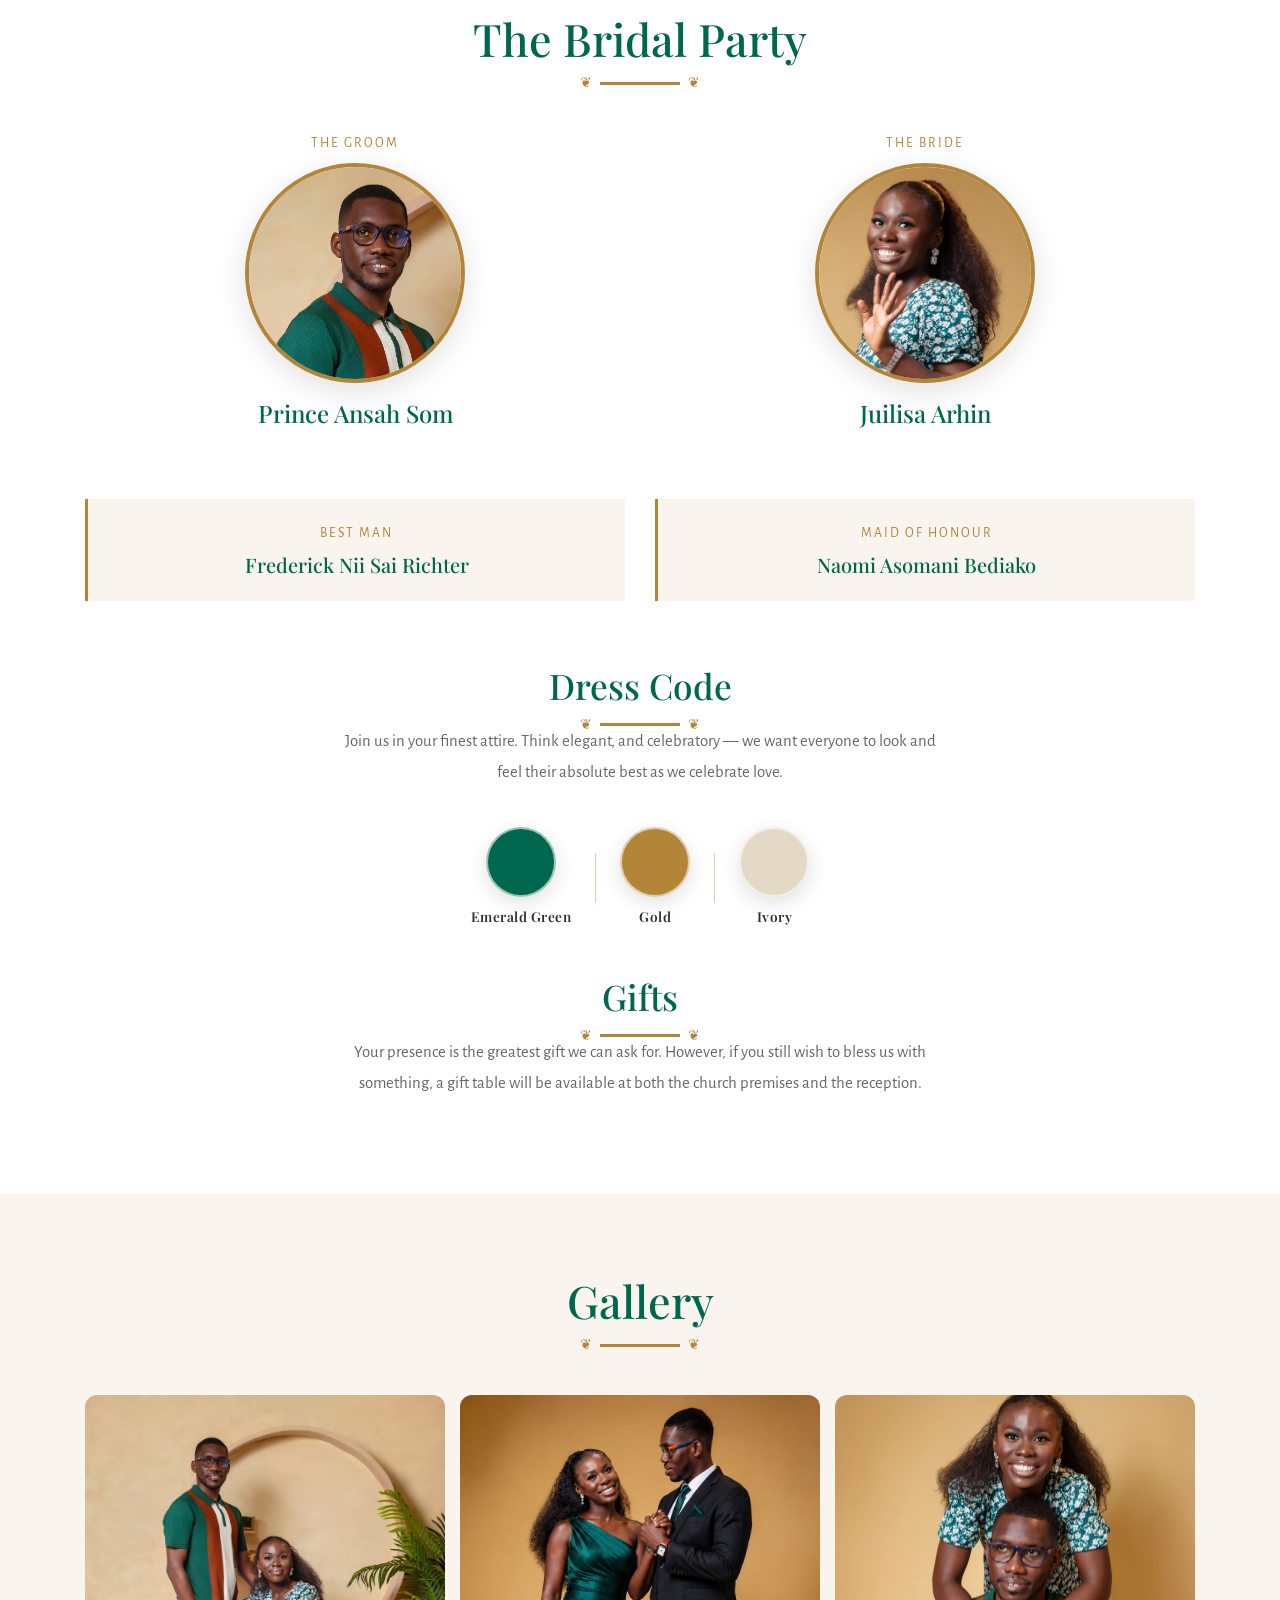
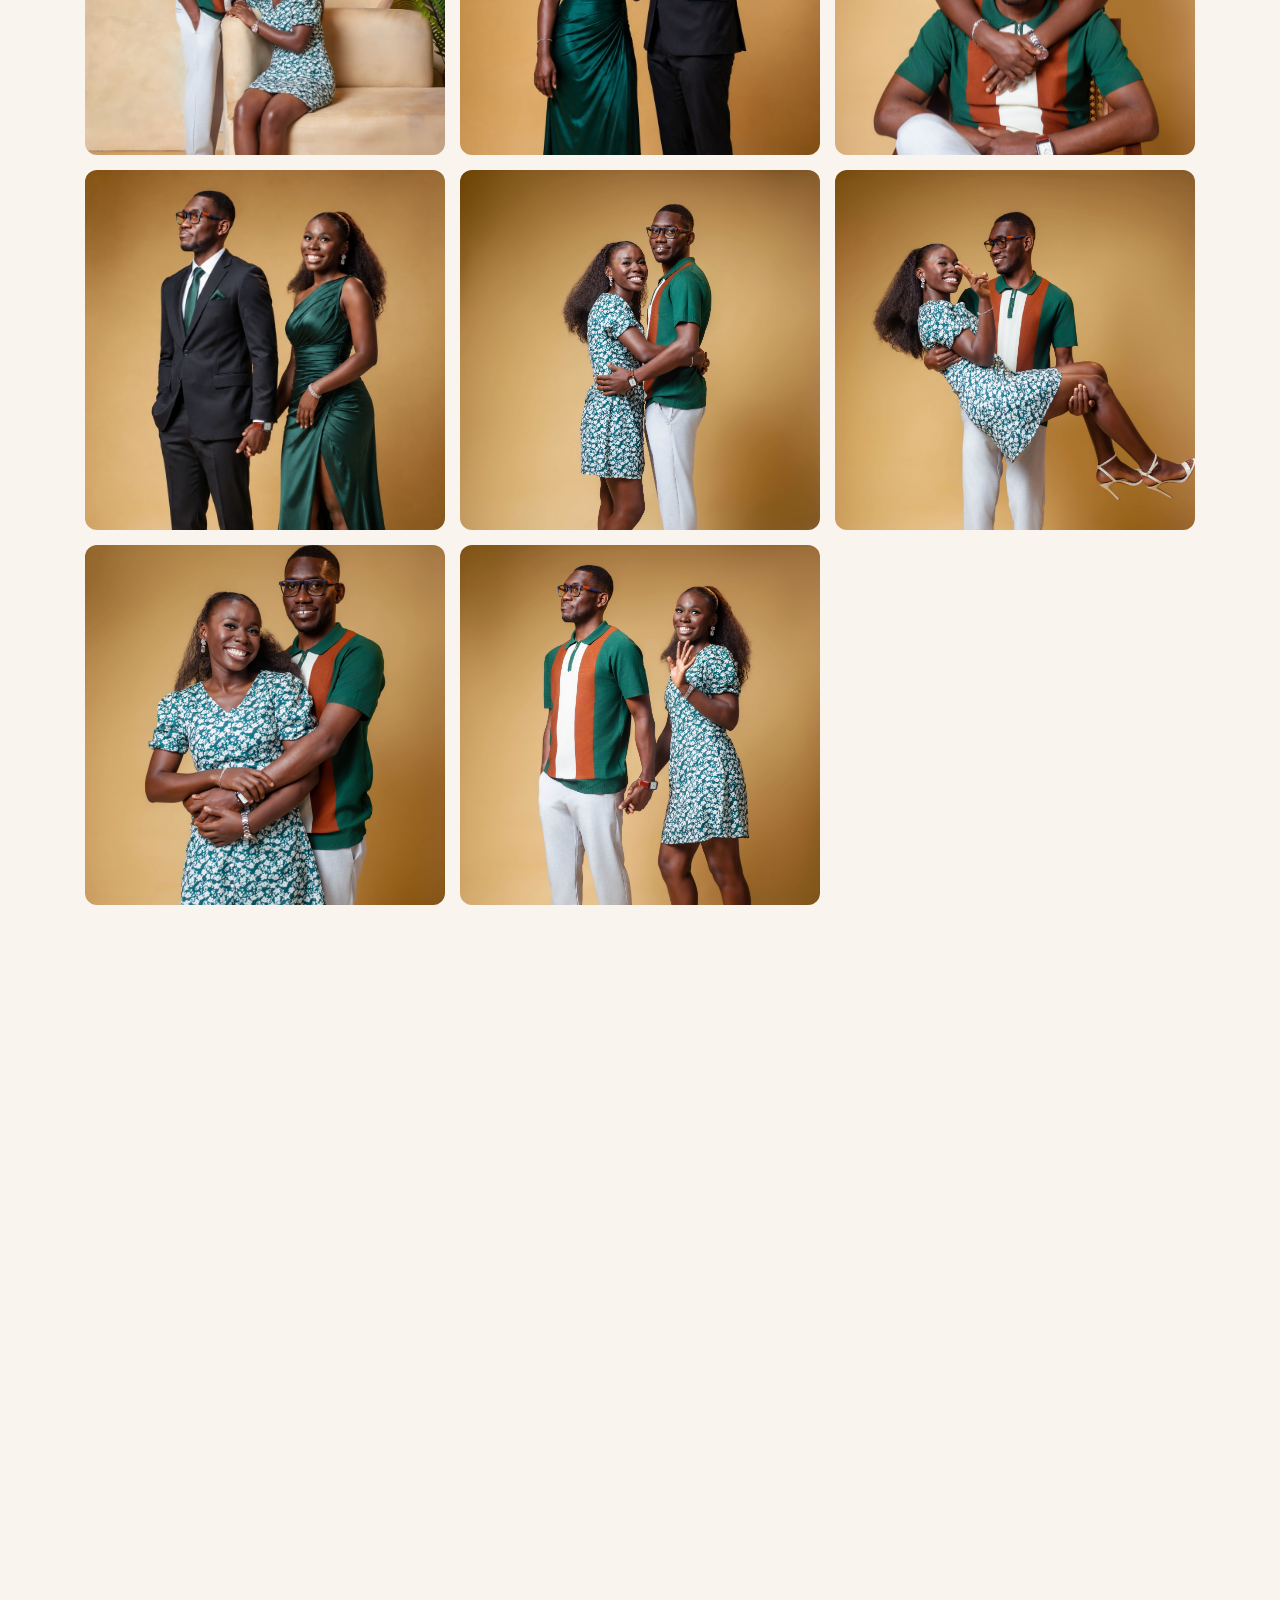
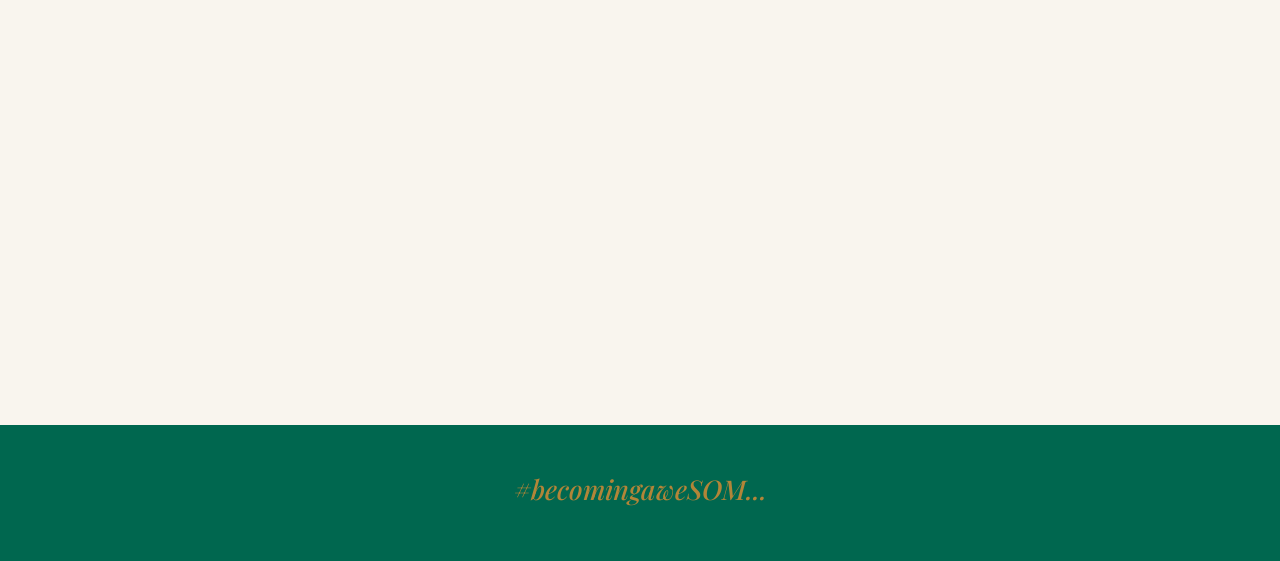
==== commit 0cbdb0d8: "name" ====
--- a/index.html
+++ b/index.html
@@ -511,13 +511,13 @@
 
     // ==================== COUNTDOWN TIMER ====================
     function updateCountdown() {
-      const weddingDate = new Date('2026-09-26T13:00:00').getTime();
+      const weddingDate = new Date('2026-09-26T15:00:00').getTime();
       const now = new Date().getTime();
       const distance = weddingDate - now;
 
       if (distance < 0) {
         document.getElementById('countdown').innerHTML =
-          '<div class="countdown-item"><span class="number" style="font-size:1.5rem;">We are married! <i class="fas fa-heart"></i></span></div>';
+          '<div class="countdown-item"><span class="number" style="font-size:1.5rem;">We are officially aweSOM...! <i class="fas fa-heart"></i></span></div>';
         return;
       }
 
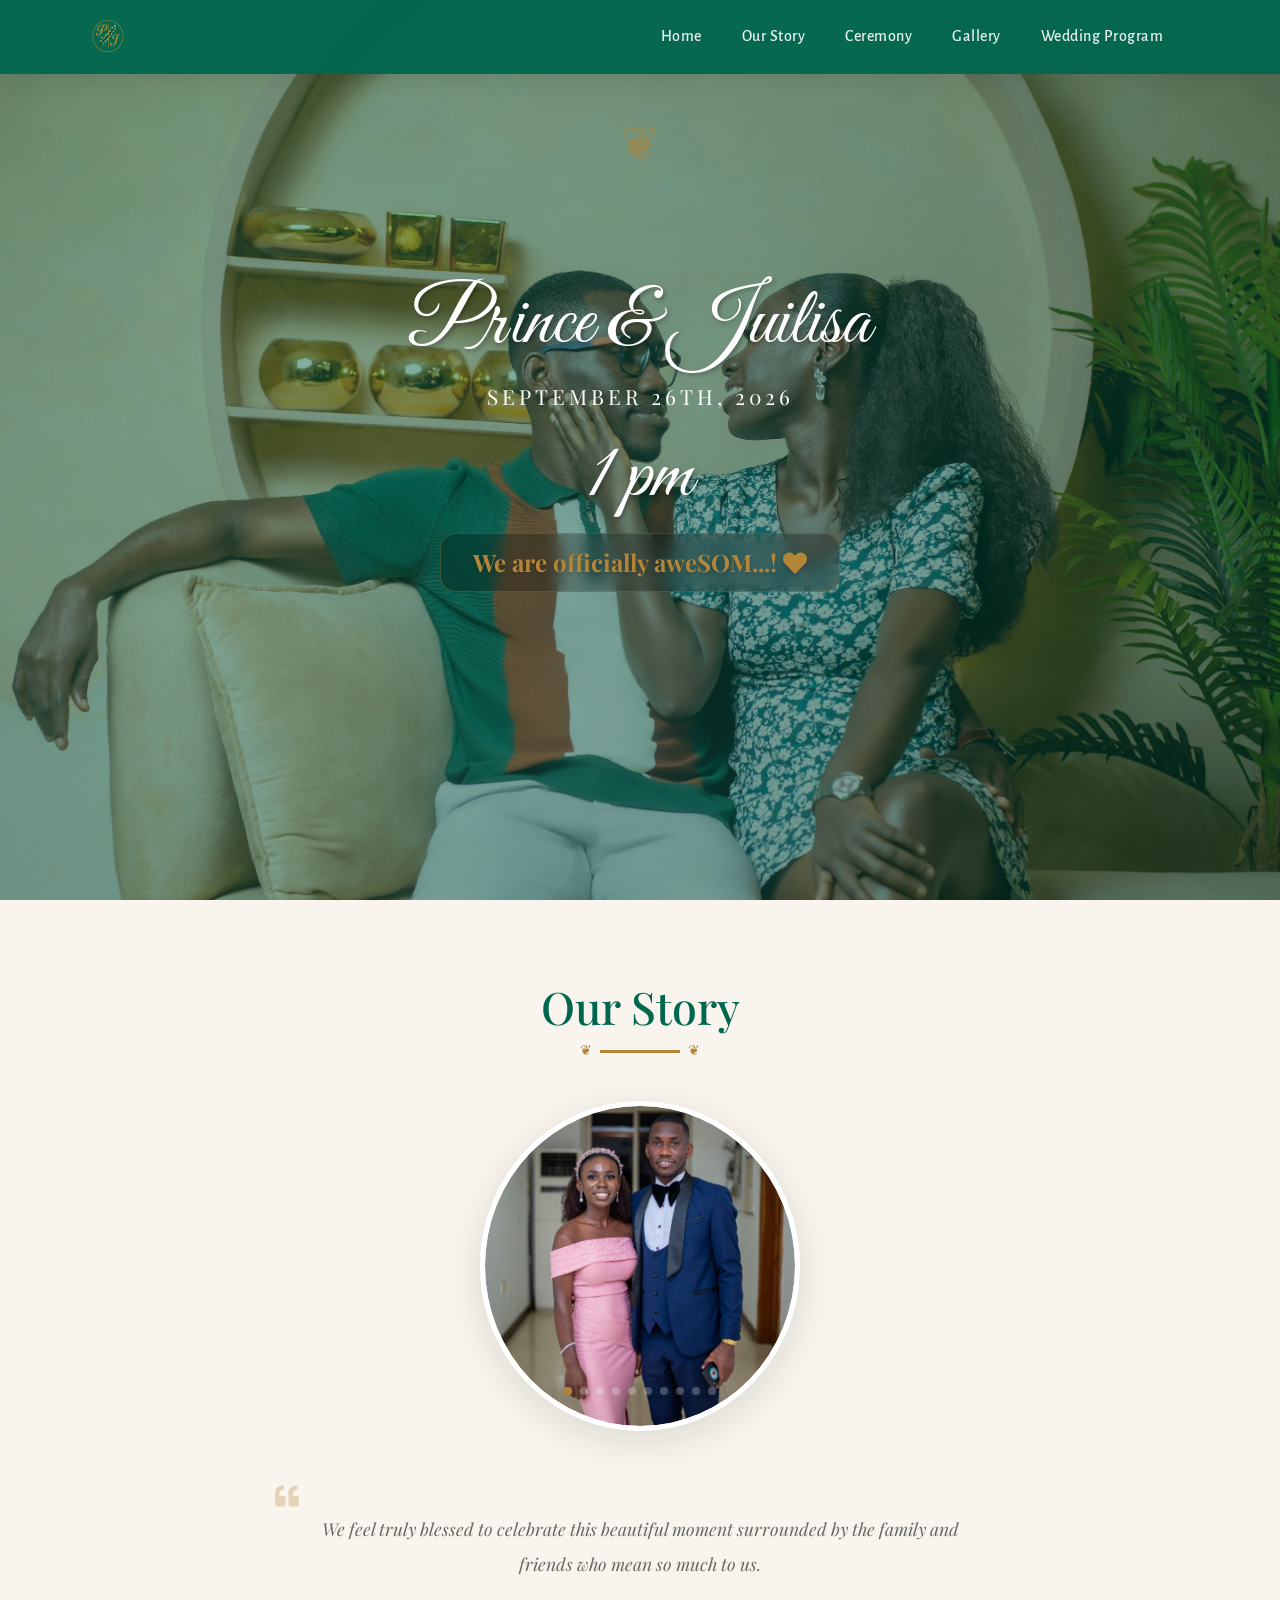
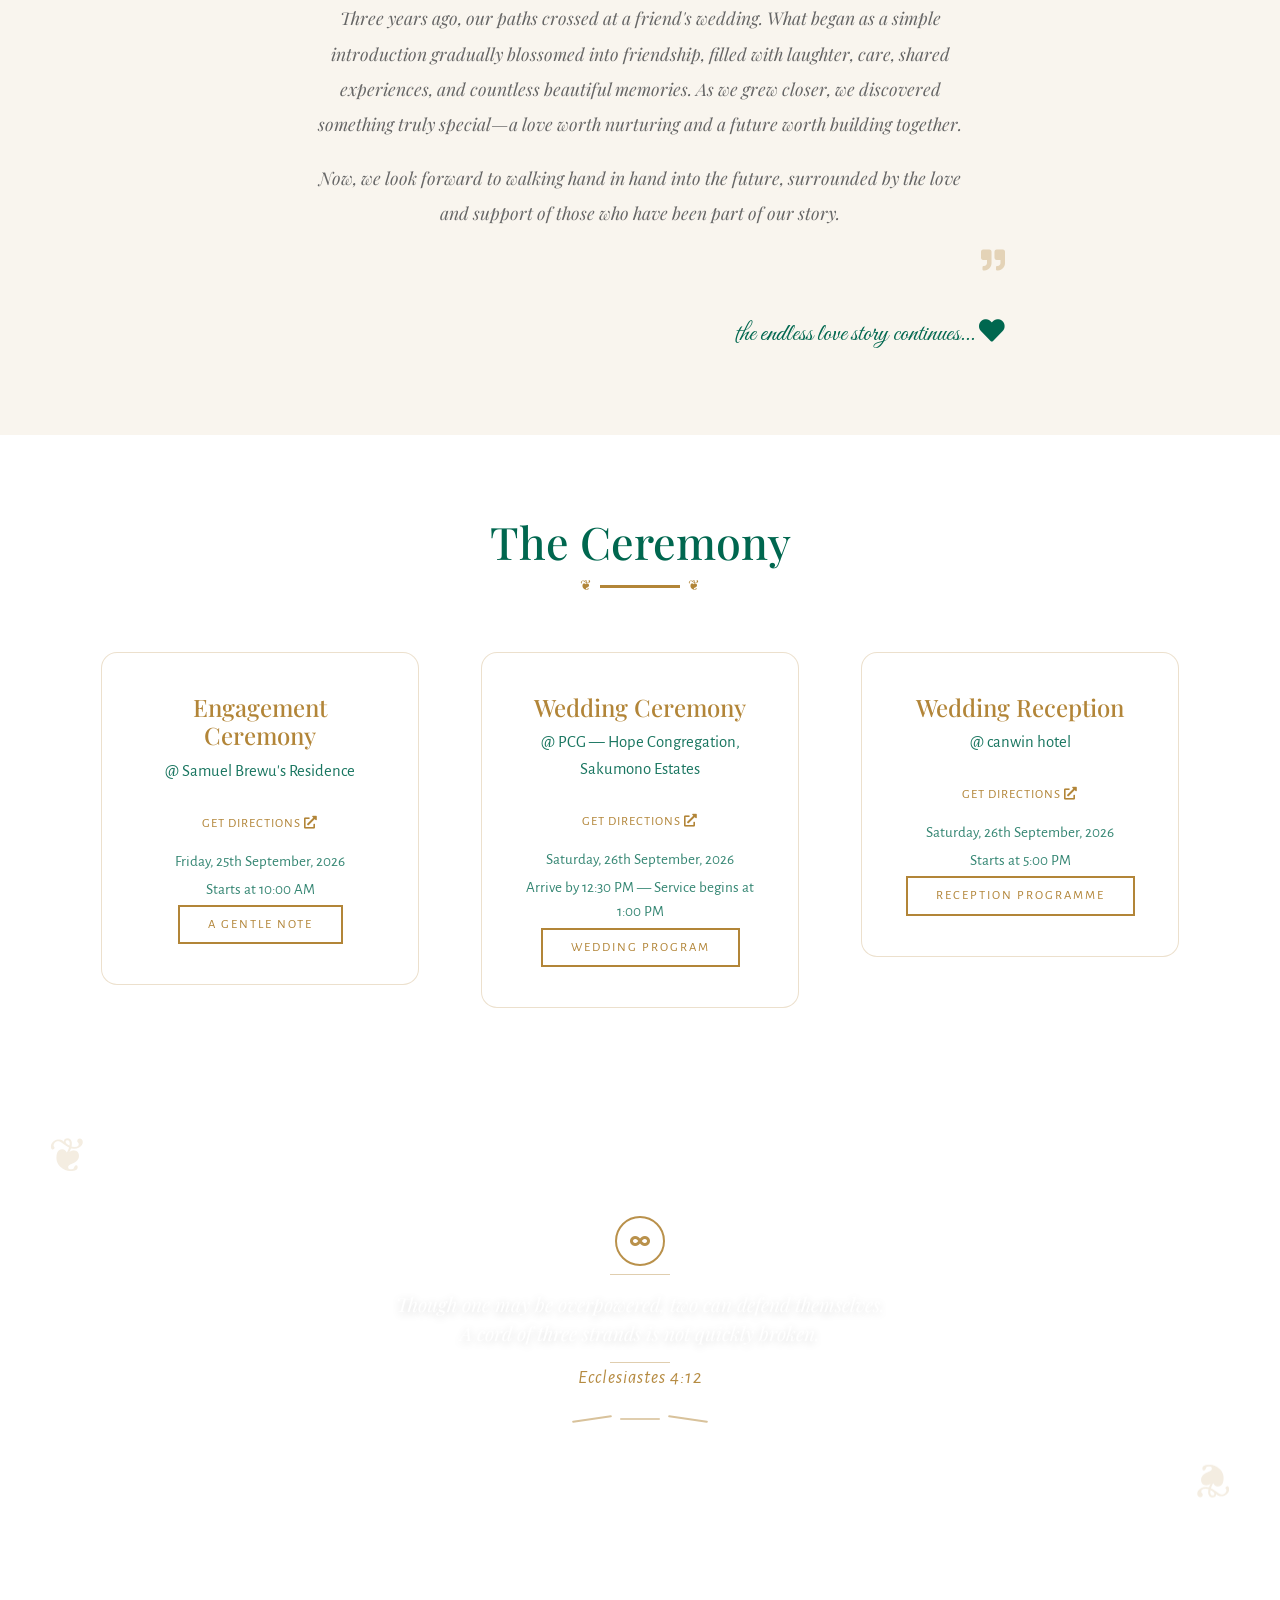
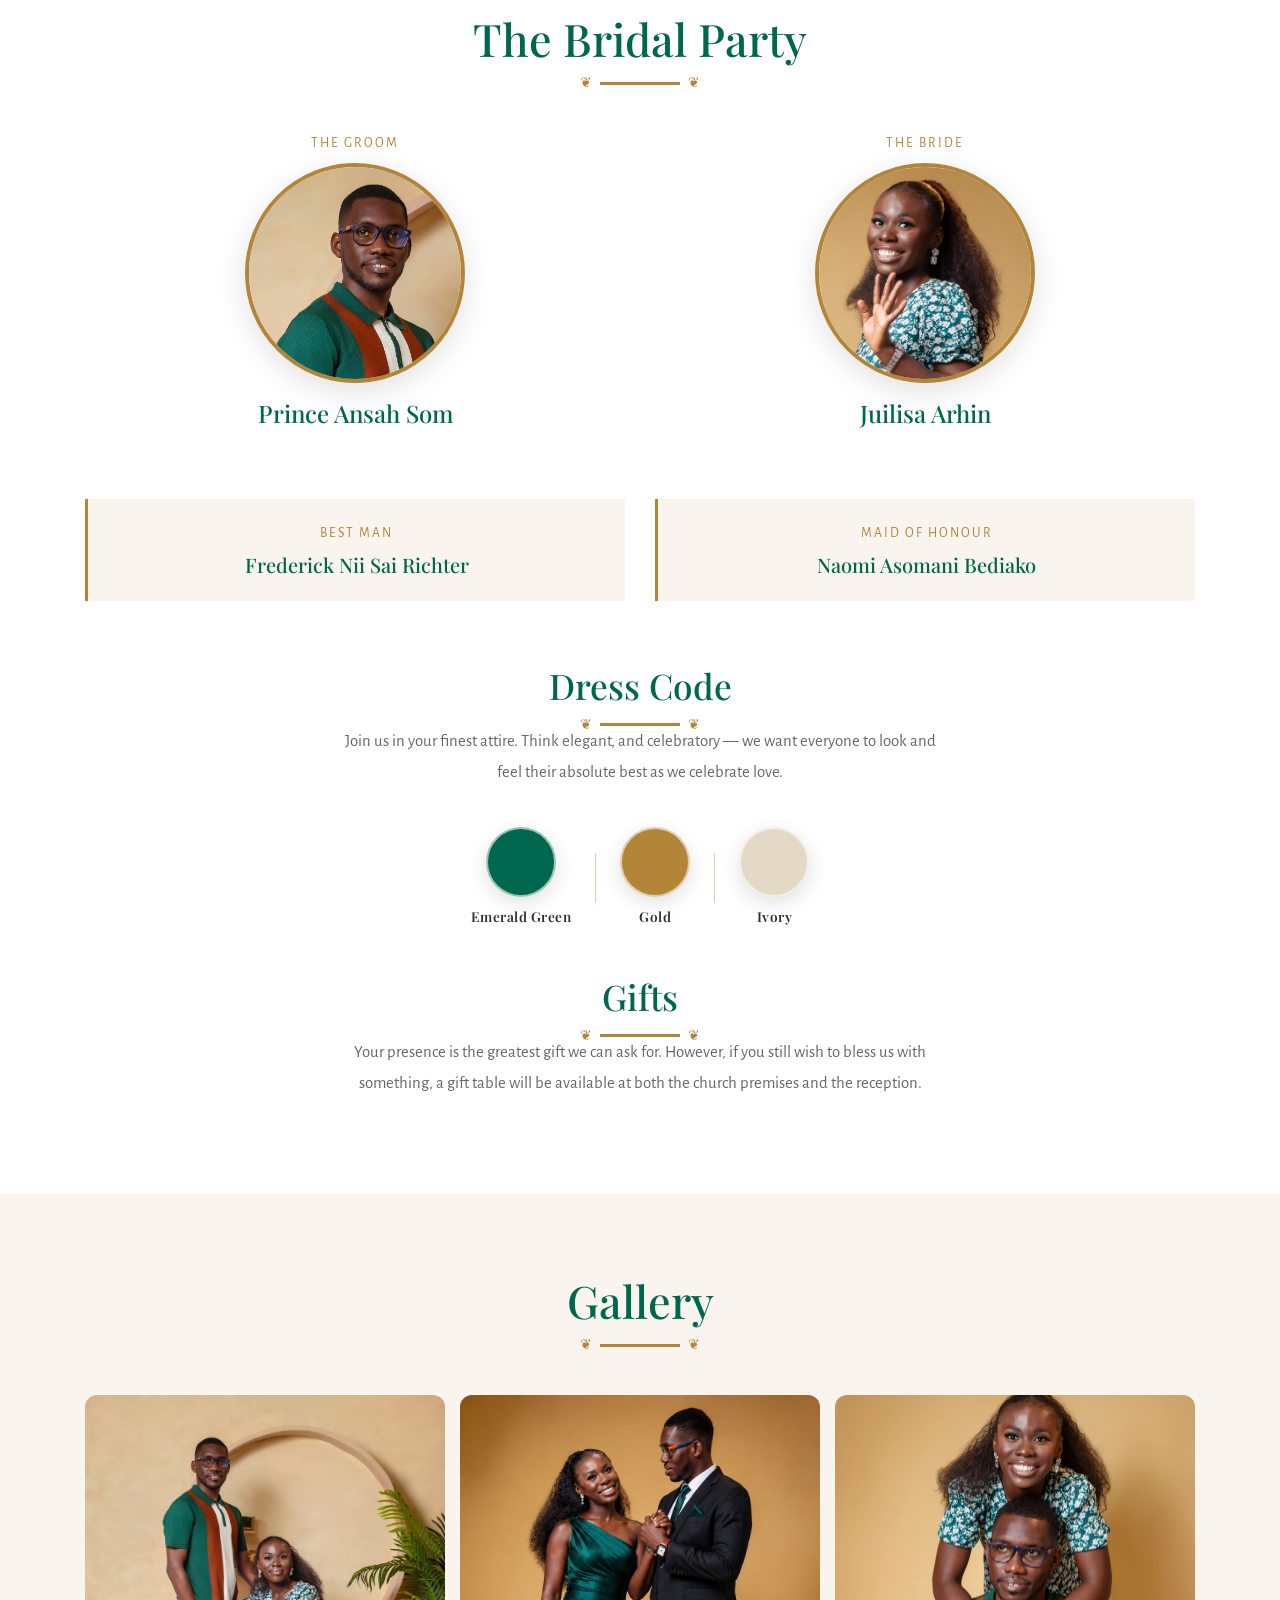
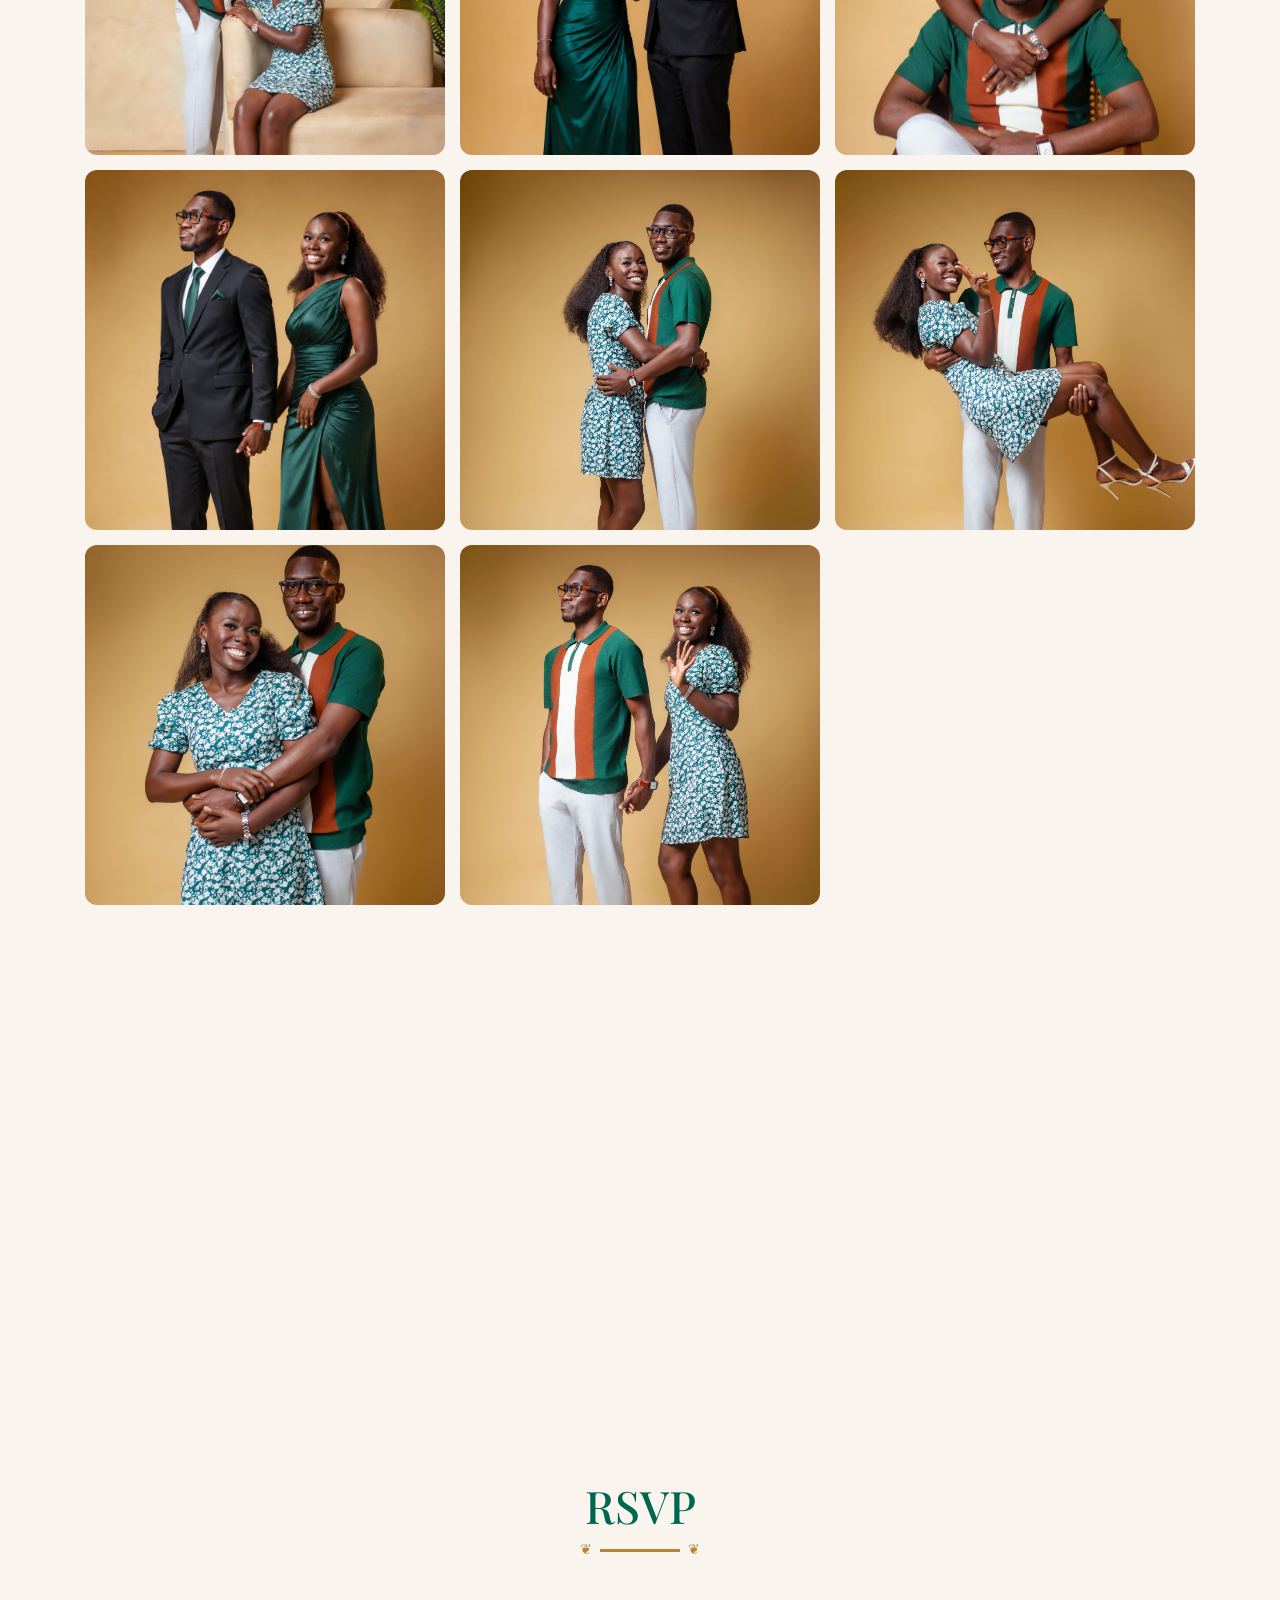
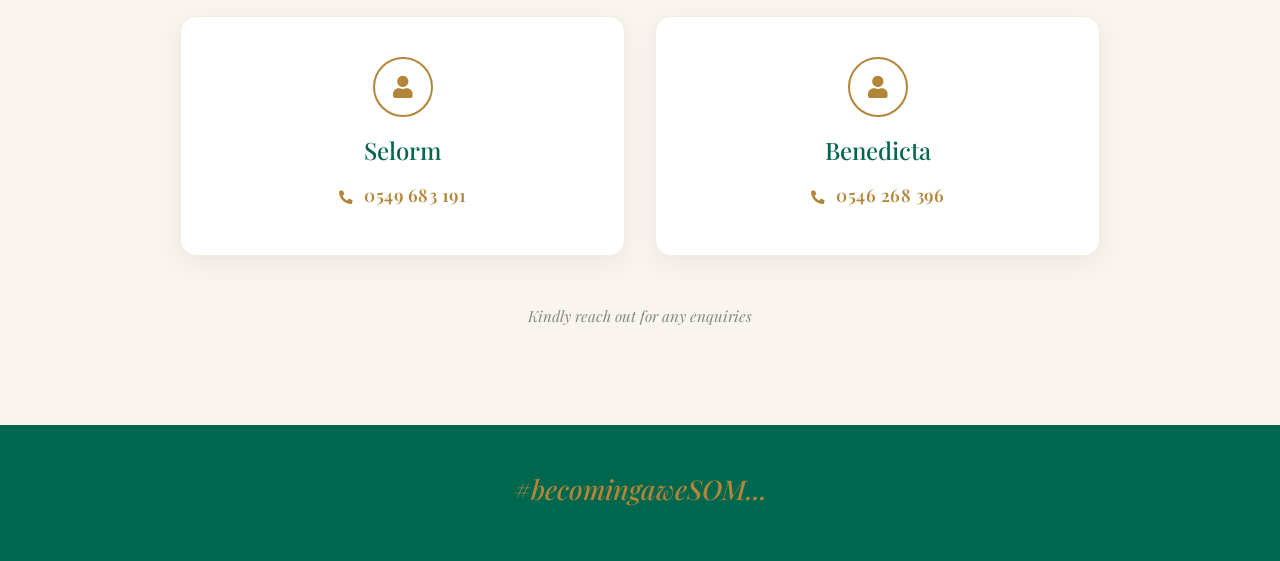
==== commit 53d1889a: "yestime" ====
--- a/index.html
+++ b/index.html
@@ -511,7 +511,7 @@
 
     // ==================== COUNTDOWN TIMER ====================
     function updateCountdown() {
-      const weddingDate = new Date('2026-09-26T15:00:00').getTime();
+      const weddingDate = new Date('2026-09-26T13:00:00').getTime();
       const now = new Date().getTime();
       const distance = weddingDate - now;
 
